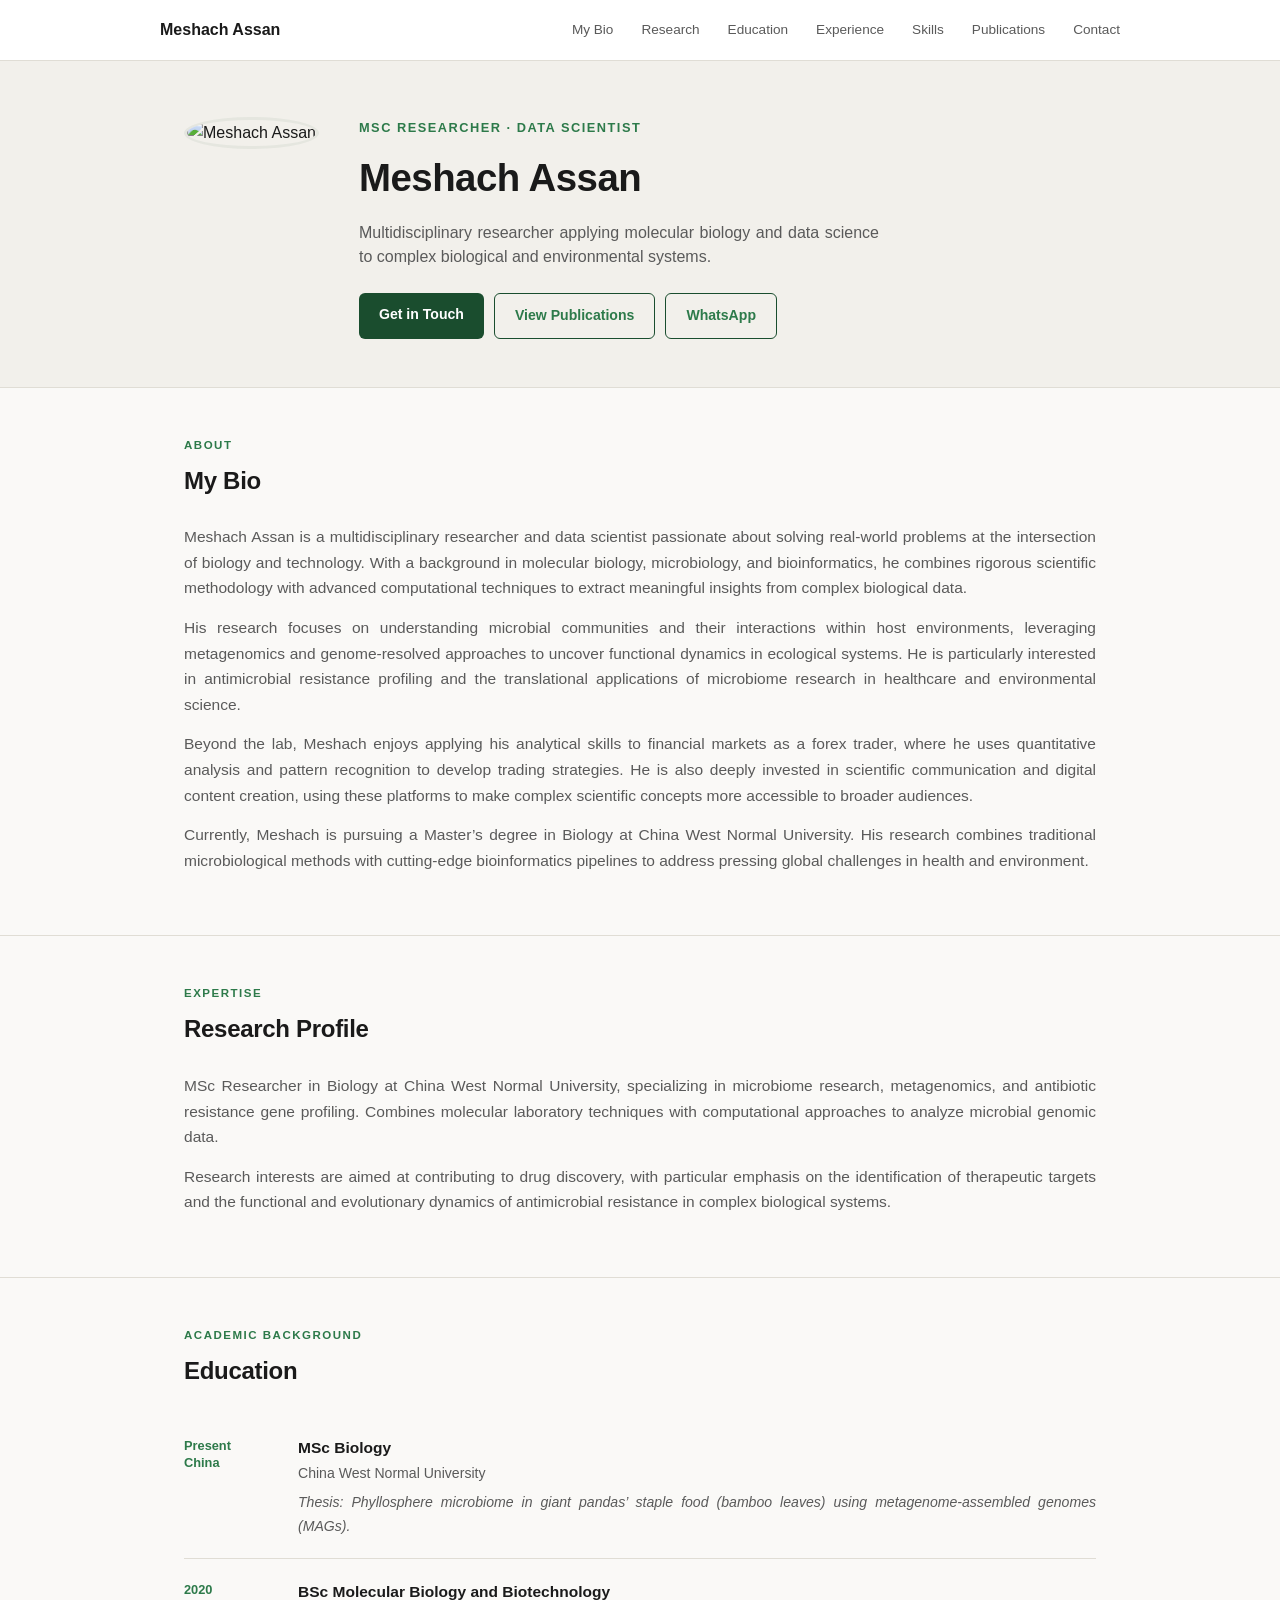
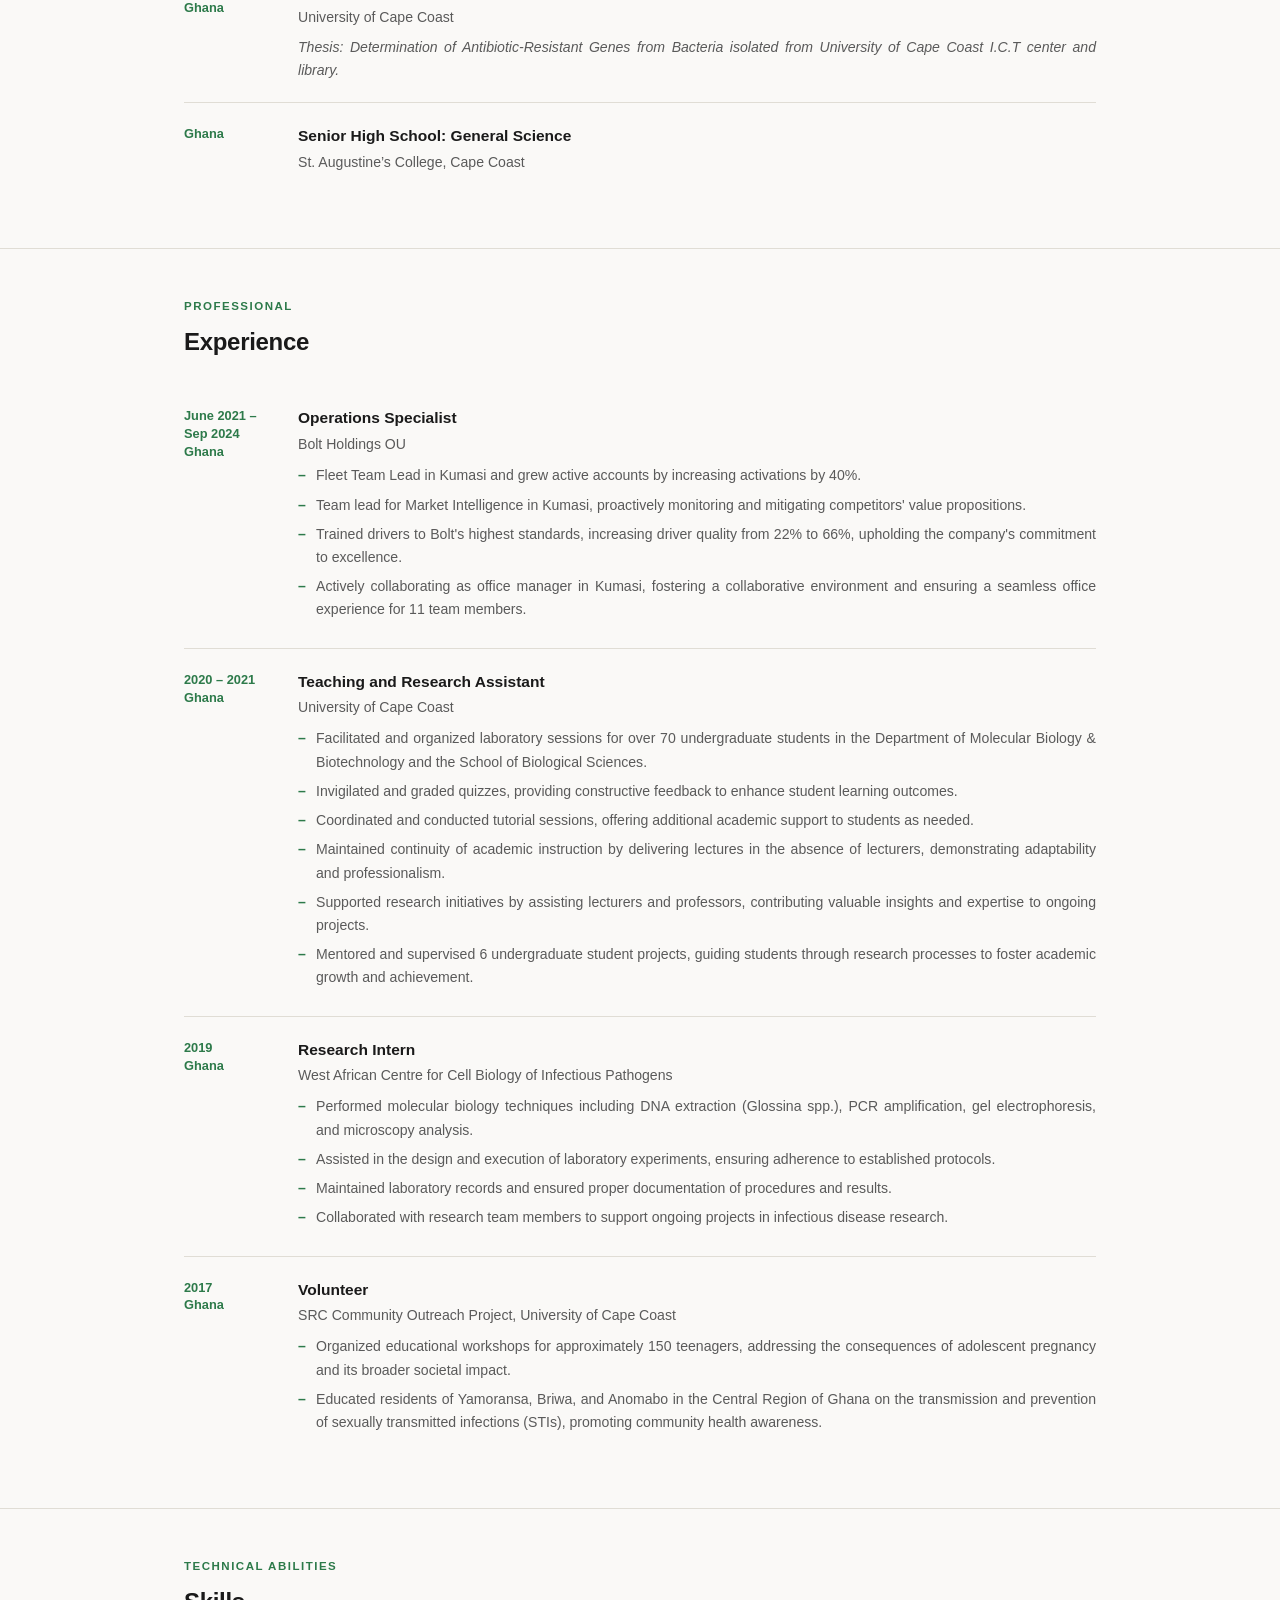
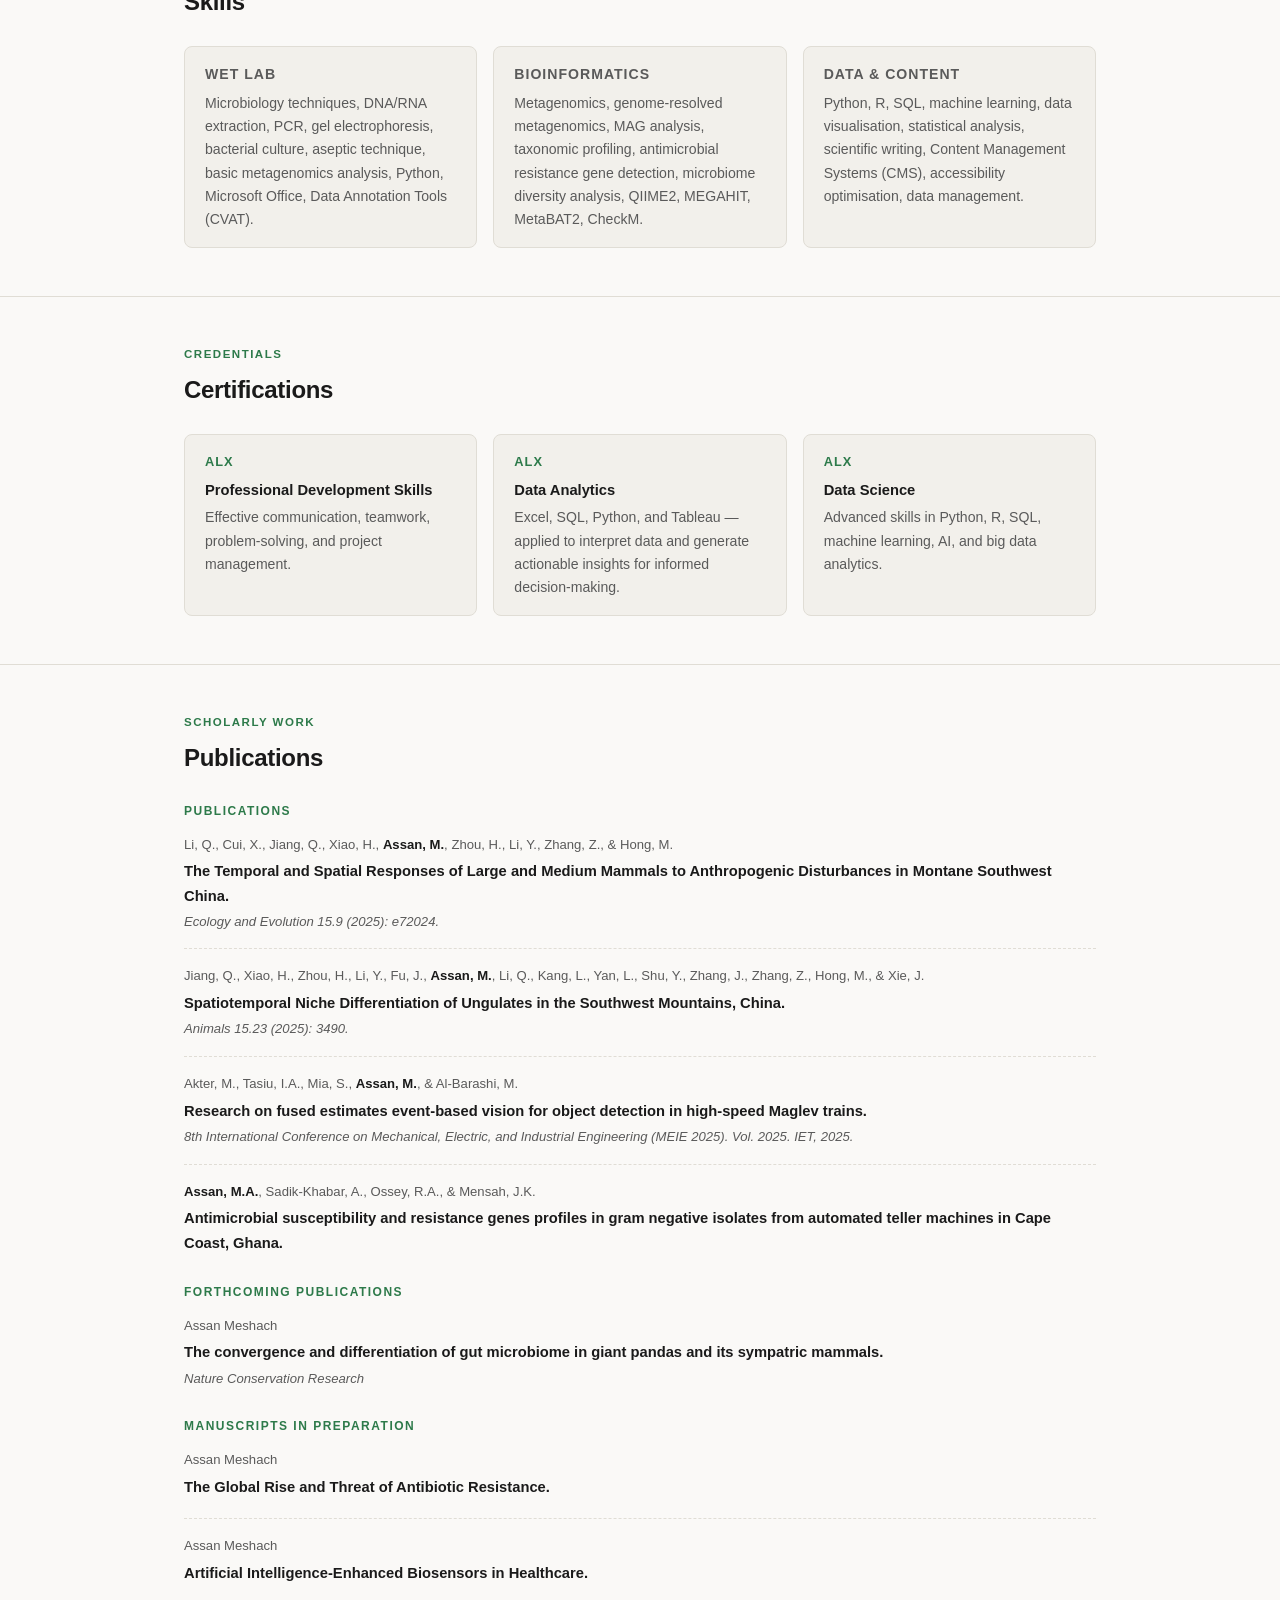
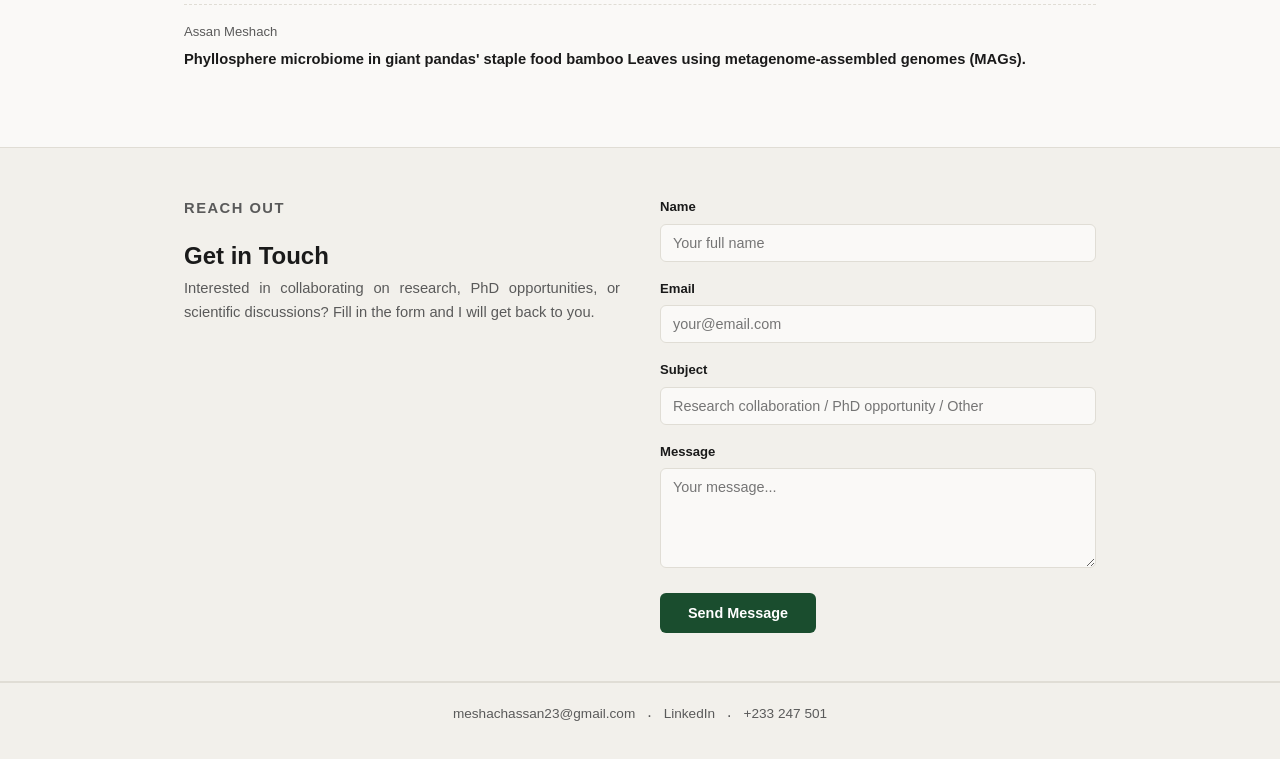
==== index.html @ d957735c "Rename nova.html to index.html" ====
<!DOCTYPE html>
<html lang="en">
<head>
    <meta charset="UTF-8">
    <meta name="viewport" content="width=device-width, initial-scale=1.0">
    <title>Meshach Assan | PhD Researcher Portfolio</title>
    <link rel="stylesheet" href="nova.css">
</head>
<body>
    <header class="site-header">
        <div class="header-inner">
            <span class="logo">Meshach Assan</span>
            <nav class="nav">
                <a href="#my-bio">My Bio</a>
                <a href="#research">Research</a>
                <a href="#education">Education</a>
                <a href="#experience">Experience</a>
                <a href="#skills">Skills</a>
                <a href="#publications">Publications</a>
                <a href="#contact">Contact</a>
            </nav>
        </div>
    </header>

    <section class="hero" id="about">
        <div class="hero-inner">
            <div class="hero-photo">
                <img src="IMG_8077.png" alt="Meshach Assan">
            </div>
            <div class="hero-content">
                <p class="hero-eyebrow">MSc Researcher &middot; Data Scientist</p>
                <h1>Meshach Assan</h1>
                <p class="hero-tagline">Multidisciplinary researcher applying molecular biology and data science to complex biological and environmental systems.</p>
                <div class="hero-actions">
                    <a href="#contact" class="btn btn-primary">Get in Touch</a>
                    <a href="#publications" class="btn btn-outline">View Publications</a>
                    <a href="https://wa.me/233247501144" target="_blank" rel="noopener" class="btn btn-outline">WhatsApp</a>
                </div>
            </div>
        </div>
    </section>

    <section id="my-bio">
        <div class="container">
            <p class="section-label">About</p>
            <h2 class="section-title">My Bio</h2>
            <div class="bio-text">
                <p>Meshach Assan is a multidisciplinary researcher and data scientist passionate about solving real-world problems at the intersection of biology and technology. With a background in molecular biology, microbiology, and bioinformatics, he combines rigorous scientific methodology with advanced computational techniques to extract meaningful insights from complex biological data.</p>
                <p>His research focuses on understanding microbial communities and their interactions within host environments, leveraging metagenomics and genome-resolved approaches to uncover functional dynamics in ecological systems. He is particularly interested in antimicrobial resistance profiling and the translational applications of microbiome research in healthcare and environmental science.</p>
                <p>Beyond the lab, Meshach enjoys applying his analytical skills to financial markets as a forex trader, where he uses quantitative analysis and pattern recognition to develop trading strategies. He is also deeply invested in scientific communication and digital content creation, using these platforms to make complex scientific concepts more accessible to broader audiences.</p>
                <p>Currently, Meshach is pursuing a Master&rsquo;s degree in Biology at China West Normal University. His research combines traditional microbiological methods with cutting-edge bioinformatics pipelines to address pressing global challenges in health and environment.</p>
            </div>
        </div>
    </section>

    <section id="research">
        <div class="container">
            <p class="section-label">Expertise</p>
            <h2 class="section-title">Research Profile</h2>
            <div class="bio-text">
                <p>MSc Researcher in Biology at China West Normal University, specializing in microbiome research, metagenomics, and antibiotic resistance gene profiling. Combines molecular laboratory techniques with computational approaches to analyze microbial genomic data.</p>
                <p>Research interests are aimed at contributing to drug discovery, with particular emphasis on the identification of therapeutic targets and the functional and evolutionary dynamics of antimicrobial resistance in complex biological systems.</p>
            </div>
        </div>
    </section>

    <section id="education">
        <div class="container">
            <p class="section-label">Academic Background</p>
            <h2 class="section-title">Education</h2>
            <div class="edu-grid">
                <div class="edu-item">
                    <div class="edu-year">Present<br>China</div>
                    <div class="edu-details">
                        <p class="edu-degree">MSc Biology</p>
                        <p class="edu-institution">China West Normal University</p>
                        <p class="edu-thesis">Thesis: Phyllosphere microbiome in giant pandas&rsquo; staple food (bamboo leaves) using metagenome-assembled genomes (MAGs).</p>
                    </div>
                </div>
                <div class="edu-item">
                    <div class="edu-year">2020<br>Ghana</div>
                    <div class="edu-details">
                        <p class="edu-degree">BSc Molecular Biology and Biotechnology</p>
                        <p class="edu-institution">University of Cape Coast</p>
                        <p class="edu-thesis">Thesis: Determination of Antibiotic-Resistant Genes from Bacteria isolated from University of Cape Coast I.C.T center and library.</p>
                    </div>
                </div>
                <div class="edu-item">
                    <div class="edu-year">Ghana</div>
                    <div class="edu-details">
                        <p class="edu-degree">Senior High School: General Science</p>
                        <p class="edu-institution">St. Augustine&rsquo;s College, Cape Coast</p>
                    </div>
                </div>
            </div>
        </div>
    </section>

    <section id="experience">
        <div class="container">
            <p class="section-label">Professional</p>
            <h2 class="section-title">Experience</h2>
            <div class="exp-grid">
                <div class="exp-item">
                    <div class="exp-year">June 2021 &ndash; Sep 2024<br>Ghana</div>
                    <div class="exp-details">
                        <p class="exp-role">Operations Specialist</p>
                        <p class="exp-place">Bolt Holdings OU</p>
                        <div class="exp-desc">
                            <ul>
                                <li>Fleet Team Lead in Kumasi and grew active accounts by increasing activations by 40%.</li>
                                <li>Team lead for Market Intelligence in Kumasi, proactively monitoring and mitigating competitors' value propositions.</li>
                                <li>Trained drivers to Bolt's highest standards, increasing driver quality from 22% to 66%, upholding the company's commitment to excellence.</li>
                                <li>Actively collaborating as office manager in Kumasi, fostering a collaborative environment and ensuring a seamless office experience for 11 team members.</li>
                            </ul>
                        </div>
                    </div>
                </div>
                <div class="exp-item">
                    <div class="exp-year">2020 &ndash; 2021<br>Ghana</div>
                    <div class="exp-details">
                        <p class="exp-role">Teaching and Research Assistant</p>
                        <p class="exp-place">University of Cape Coast</p>
                        <div class="exp-desc">
                            <ul>
                                <li>Facilitated and organized laboratory sessions for over 70 undergraduate students in the Department of Molecular Biology &amp; Biotechnology and the School of Biological Sciences.</li>
                                <li>Invigilated and graded quizzes, providing constructive feedback to enhance student learning outcomes.</li>
                                <li>Coordinated and conducted tutorial sessions, offering additional academic support to students as needed.</li>
                                <li>Maintained continuity of academic instruction by delivering lectures in the absence of lecturers, demonstrating adaptability and professionalism.</li>
                                <li>Supported research initiatives by assisting lecturers and professors, contributing valuable insights and expertise to ongoing projects.</li>
                                <li>Mentored and supervised 6 undergraduate student projects, guiding students through research processes to foster academic growth and achievement.</li>
                            </ul>
                        </div>
                    </div>
                </div>
                <div class="exp-item">
                    <div class="exp-year">2019<br>Ghana</div>
                    <div class="exp-details">
                        <p class="exp-role">Research Intern</p>
                        <p class="exp-place">West African Centre for Cell Biology of Infectious Pathogens</p>
                        <div class="exp-desc">
                            <ul>
                                <li>Performed molecular biology techniques including DNA extraction (Glossina spp.), PCR amplification, gel electrophoresis, and microscopy analysis.</li>
                                <li>Assisted in the design and execution of laboratory experiments, ensuring adherence to established protocols.</li>
                                <li>Maintained laboratory records and ensured proper documentation of procedures and results.</li>
                                <li>Collaborated with research team members to support ongoing projects in infectious disease research.</li>
                            </ul>
                        </div>
                    </div>
                </div>
                <div class="exp-item">
                    <div class="exp-year">2017<br>Ghana</div>
                    <div class="exp-details">
                        <p class="exp-role">Volunteer</p>
                        <p class="exp-place">SRC Community Outreach Project, University of Cape Coast</p>
                        <div class="exp-desc">
                            <ul>
                                <li>Organized educational workshops for approximately 150 teenagers, addressing the consequences of adolescent pregnancy and its broader societal impact.</li>
                                <li>Educated residents of Yamoransa, Briwa, and Anomabo in the Central Region of Ghana on the transmission and prevention of sexually transmitted infections (STIs), promoting community health awareness.</li>
                            </ul>
                        </div>
                    </div>
                </div>
            </div>
        </div>
    </section>

    <section id="skills">
        <div class="container">
            <p class="section-label">Technical Abilities</p>
            <h2 class="section-title">Skills</h2>
            <div class="skills-grid">
                <div class="skill-item">
                    <p class="skill-category">Wet Lab</p>
                    <p>Microbiology techniques, DNA/RNA extraction, PCR, gel electrophoresis, bacterial culture, aseptic technique, basic metagenomics analysis, Python, Microsoft Office, Data Annotation Tools (CVAT).</p>
                </div>
                <div class="skill-item">
                    <p class="skill-category">Bioinformatics</p>
                    <p>Metagenomics, genome-resolved metagenomics, MAG analysis, taxonomic profiling, antimicrobial resistance gene detection, microbiome diversity analysis, QIIME2, MEGAHIT, MetaBAT2, CheckM.</p>
                </div>
                <div class="skill-item">
                    <p class="skill-category">Data &amp; Content</p>
                    <p>Python, R, SQL, machine learning, data visualisation, statistical analysis, scientific writing, Content Management Systems (CMS), accessibility optimisation, data management.</p>
                </div>
            </div>
        </div>
    </section>

    <section id="certs">
        <div class="container">
            <p class="section-label">Credentials</p>
            <h2 class="section-title">Certifications</h2>
            <div class="certs-grid">
                <div class="cert-item">
                    <div class="cert-org">ALX</div>
                    <div class="cert-info">
                        <h4>Professional Development Skills</h4>
                        <p>Effective communication, teamwork, problem-solving, and project management.</p>
                    </div>
                </div>
                <div class="cert-item">
                    <div class="cert-org">ALX</div>
                    <div class="cert-info">
                        <h4>Data Analytics</h4>
                        <p>Excel, SQL, Python, and Tableau &mdash; applied to interpret data and generate actionable insights for informed decision-making.</p>
                    </div>
                </div>
                <div class="cert-item">
                    <div class="cert-org">ALX</div>
                    <div class="cert-info">
                        <h4>Data Science</h4>
                        <p>Advanced skills in Python, R, SQL, machine learning, AI, and big data analytics.</p>
                    </div>
                </div>
            </div>
        </div>
    </section>

    <section id="publications">
        <div class="container">
            <p class="section-label">Scholarly Work</p>
            <h2 class="section-title">Publications</h2>

            <div class="pub-category">
                <p class="pub-category-label">Publications</p>
                <div class="pub-list">
                    <div class="pub-item">
                        <p class="pub-authors">Li, Q., Cui, X., Jiang, Q., Xiao, H., <span>Assan, M.</span>, Zhou, H., Li, Y., Zhang, Z., &amp; Hong, M.</p>
                        <p class="pub-title">The Temporal and Spatial Responses of Large and Medium Mammals to Anthropogenic Disturbances in Montane Southwest China.</p>
                        <p class="pub-journal">Ecology and Evolution 15.9 (2025): e72024.</p>
                    </div>
                    <div class="pub-item">
                        <p class="pub-authors">Jiang, Q., Xiao, H., Zhou, H., Li, Y., Fu, J., <span>Assan, M.</span>, Li, Q., Kang, L., Yan, L., Shu, Y., Zhang, J., Zhang, Z., Hong, M., &amp; Xie, J.</p>
                        <p class="pub-title">Spatiotemporal Niche Differentiation of Ungulates in the Southwest Mountains, China.</p>
                        <p class="pub-journal">Animals 15.23 (2025): 3490.</p>
                    </div>
                    <div class="pub-item">
                        <p class="pub-authors">Akter, M., Tasiu, I.A., Mia, S., <span>Assan, M.</span>, &amp; Al-Barashi, M.</p>
                        <p class="pub-title">Research on fused estimates event-based vision for object detection in high-speed Maglev trains.</p>
                        <p class="pub-journal">8th International Conference on Mechanical, Electric, and Industrial Engineering (MEIE 2025). Vol. 2025. IET, 2025.</p>
                    </div>
                    <div class="pub-item">
                        <p class="pub-authors"><span>Assan, M.A.</span>, Sadik-Khabar, A., Ossey, R.A., &amp; Mensah, J.K.</p>
                        <p class="pub-title">Antimicrobial susceptibility and resistance genes profiles in gram negative isolates from automated teller machines in Cape Coast, Ghana.</p>
                    </div>
                </div>
            </div>

            <div class="pub-category">
                <p class="pub-category-label">Forthcoming Publications</p>
                <div class="pub-list">
                    <div class="pub-item">
                        <p class="pub-authors">Assan Meshach</p>
                        <p class="pub-title">The convergence and differentiation of gut microbiome in giant pandas and its sympatric mammals.</p>
                        <p class="pub-journal">Nature Conservation Research</p>
                    </div>
                </div>
            </div>

            <div class="pub-category">
                <p class="pub-category-label">Manuscripts in Preparation</p>
                <div class="pub-list">
                    <div class="pub-item">
                        <p class="pub-authors">Assan Meshach</p>
                        <p class="pub-title">The Global Rise and Threat of Antibiotic Resistance.</p>
                    </div>
                    <div class="pub-item">
                        <p class="pub-authors">Assan Meshach</p>
                        <p class="pub-title">Artificial Intelligence-Enhanced Biosensors in Healthcare.</p>
                    </div>
                    <div class="pub-item">
                        <p class="pub-authors">Assan Meshach</p>
                        <p class="pub-title">Phyllosphere microbiome in giant pandas' staple food bamboo Leaves using metagenome-assembled genomes (MAGs).</p>
                    </div>
                </div>
            </div>
        </div>
    </section>

    <section id="contact" class="contact-section">
        <div class="container">
            <div class="contact-grid">
                <div class="contact-info">
                    <p class="section-label">Reach Out</p>
                    <h2>Get in Touch</h2>
                    <p>Interested in collaborating on research, PhD opportunities, or scientific discussions? Fill in the form and I will get back to you.</p>
                </div>
                <div class="contact-form">
                    <form action="#" method="POST">
                        <div class="form-group">
                            <label for="name">Name</label>
                            <input type="text" id="name" name="name" placeholder="Your full name" required>
                        </div>
                        <div class="form-group">
                            <label for="email">Email</label>
                            <input type="email" id="email" name="email" placeholder="your@email.com" required>
                        </div>
                        <div class="form-group">
                            <label for="subject">Subject</label>
                            <input type="text" id="subject" name="subject" placeholder="Research collaboration / PhD opportunity / Other">
                        </div>
                        <div class="form-group">
                            <label for="message">Message</label>
                            <textarea id="message" name="message" placeholder="Your message..." required></textarea>
                        </div>
                        <button type="submit" class="form-submit">Send Message</button>
                    </form>
                </div>
            </div>
        </div>
    </section>

    <footer class="site-footer">
        <div class="footer-inner">
            <div class="footer-contact">
                <a href="mailto:meshachassan23@gmail.com">meshachassan23@gmail.com</a>
                <span>&middot;</span>
                <a href="https://linkedin.com/in/meshach-assan-887724132" target="_blank">LinkedIn</a>
                <span>&middot;</span>
                <a href="https://wa.me/233247501144" target="_blank" rel="noopener">+233 247 501
---- nova.css ----
/* ==================== RESET ==================== */
*, *::before, *::after { margin: 0; padding: 0; box-sizing: border-box; }

/* ==================== VARIABLES ==================== */
:root {
    --bg: #FAF9F7;
    --bg-alt: #F2F0EB;
    --text: #1a1a1a;
    --text-muted: #5a5a5a;
    --accent: #1a4d2e;
    --accent2: #2d7a4a;
    --accent-lite: rgba(26,77,46,0.06);
    --border: #e0ddd5;
    --card-shadow: 0 1px 3px rgba(0,0,0,0.08);
    --max-width: 960px;
}

/* ==================== BASE ==================== */
body {
    font-family: -apple-system, BlinkMacSystemFont, 'Segoe UI', Helvetica, Arial, sans-serif;
    background: var(--bg);
    color: var(--text);
    line-height: 1.65;
    font-size: 16px;
}
a { color: var(--accent2); text-decoration: none; }
a:hover { text-decoration: underline; }

/* ==================== LAYOUT ==================== */
.container { max-width: var(--max-width); margin: 0 auto; padding: 0 24px; }

/* ==================== HEADER ==================== */
.site-header {
    background: #fff;
    border-bottom: 1px solid var(--border);
    padding: 0 24px;
    position: sticky;
    top: 0;
    z-index: 100;
}
.header-inner { max-width: var(--max-width); margin: 0 auto; display: flex; justify-content: space-between; align-items: center; height: 60px; }
.logo { font-weight: 700; font-size: 1rem; color: var(--text); text-decoration: none; }
.logo:hover { text-decoration: none; color: var(--accent); }
.nav { display: flex; gap: 28px; flex-wrap: wrap; }
.nav a { font-size: 0.85rem; color: var(--text-muted); font-weight: 500; }
.nav a:hover { color: var(--accent2); text-decoration: none; }

/* ==================== HERO ==================== */
.hero { background: var(--bg-alt); border-bottom: 1px solid var(--border); padding: 56px 0 48px; }
.hero-inner { max-width: var(--max-width); margin: 0 auto; padding: 0 24px; display: flex; align-items: flex-start; gap: 40px; }
.hero-photo { flex-shrink: 0; }
.hero-photo img { width: 200px; height: 200px; object-fit: cover; object-position: center top; border-radius: 50%; border: 3px solid var(--accent-lite); }
.hero-content { flex: 1; }
.hero-eyebrow { font-size: 0.8rem; font-weight: 600; text-transform: uppercase; letter-spacing: 1.5px; color: var(--accent2); margin-bottom: 8px; }
.hero h1 { font-size: 2.4rem; font-weight: 800; color: var(--text); margin-bottom: 12px; letter-spacing: -0.5px; }
.hero-tagline { font-size: 1rem; color: var(--text-muted); max-width: 520px; margin-bottom: 24px; line-height: 1.5; text-align: justify; }
.hero-actions { display: flex; gap: 10px; flex-wrap: wrap; }

/* ==================== BUTTONS ==================== */
.btn {
    display: inline-block; padding: 10px 20px; border-radius: 6px;
    font-size: 0.88rem; font-weight: 600; text-decoration: none;
    transition: all 0.2s; cursor: pointer; border: none;
}
.btn-primary { background: var(--accent); color: #fff; }
.btn-primary:hover { background: var(--accent2); text-decoration: none; color: #fff; }
.btn-outline { background: transparent; color: var(--accent2); border: 1.5px solid var(--accent); }
.btn-outline:hover { background: var(--accent-lite); text-decoration: none; }

/* ==================== SECTIONS ==================== */
section { padding: 48px 0; border-bottom: 1px solid var(--border); }
.section-label { font-size: 0.72rem; font-weight: 700; text-transform: uppercase; letter-spacing: 1.5px; color: var(--accent2); margin-bottom: 6px; }
.section-title { font-size: 1.5rem; font-weight: 800; color: var(--text); margin-bottom: 24px; letter-spacing: -0.3px; }

/* ==================== BIO TEXT ==================== */
.bio-text p { font-size: 0.97rem; color: var(--text-muted); margin-bottom: 14px; text-align: justify; }

/* ==================== EDUCATION ==================== */
.edu-grid { display: flex; flex-direction: column; gap: 0; }
.edu-item { display: flex; gap: 24px; padding: 20px 0; border-bottom: 1px solid var(--border); }
.edu-item:last-child { border-bottom: none; }
.edu-year { width: 90px; flex-shrink: 0; font-size: 0.8rem; font-weight: 700; color: var(--accent2); line-height: 1.4; padding-top: 2px; }
.edu-details { flex: 1; }
.edu-degree { font-weight: 700; font-size: 0.97rem; color: var(--text); margin-bottom: 2px; }
.edu-institution { font-size: 0.88rem; color: var(--text-muted); margin-bottom: 6px; }
.edu-thesis { font-size: 0.88rem; color: var(--text-muted); font-style: italic; text-align: justify; }

/* ==================== EXPERIENCE ==================== */
.exp-grid { display: flex; flex-direction: column; gap: 0; }
.exp-item { display: flex; gap: 24px; padding: 20px 0; border-bottom: 1px solid var(--border); }
.exp-item:last-child { border-bottom: none; }
.exp-year { width: 90px; flex-shrink: 0; font-size: 0.8rem; font-weight: 700; color: var(--accent2); line-height: 1.4; padding-top: 2px; }
.exp-details { flex: 1; }
.exp-role { font-weight: 700; font-size: 0.97rem; color: var(--text); margin-bottom: 2px; }
.exp-place { font-size: 0.88rem; color: var(--text-muted); margin-bottom: 8px; }
.exp-desc ul { list-style: none; padding: 0; margin: 0; }
.exp-desc ul li { font-size: 0.88rem; color: var(--text-muted); padding-left: 18px; position: relative; margin-bottom: 6px; text-align: justify; }
.exp-desc ul li::before { content: "–"; position: absolute; left: 0; color: var(--accent2); font-weight: 700; }

/* ==================== SKILLS ==================== */
.skills-grid { display: grid; grid-template-columns: repeat(auto-fit, minmax(220px, 1fr)); gap: 16px; }
.skill-item { background: var(--bg-alt); border: 1px solid var(--border); border-radius: 8px; padding: 16px 20px; }
.skill-category { font-weight: 700; font-size: 0.8rem; text-transform: uppercase; letter-spacing: 1px; color: var(--accent2); margin-bottom: 6px; }
.skill-item p { font-size: 0.88rem; color: var(--text-muted); }

/* ==================== CERTIFICATIONS ==================== */
.certs-grid { display: grid; grid-template-columns: repeat(auto-fit, minmax(220px, 1fr)); gap: 16px; }
.cert-item { background: var(--bg-alt); border: 1px solid var(--border); border-radius: 8px; padding: 16px 20px; }
.cert-org { font-weight: 700; font-size: 0.8rem; text-transform: uppercase; letter-spacing: 1px; color: var(--accent2); margin-bottom: 6px; }
.cert-info h4 { font-size: 0.92rem; font-weight: 700; color: var(--text); margin-bottom: 4px; }
.cert-info p { font-size: 0.88rem; color: var(--text-muted); }

/* ==================== PUBLICATIONS ==================== */
.pub-category { margin-bottom: 28px; }
.pub-category-label { font-size: 0.75rem; font-weight: 700; text-transform: uppercase; letter-spacing: 1.5px; color: var(--accent2); margin-bottom: 12px; }
.pub-item { margin-bottom: 16px; padding-bottom: 16px; border-bottom: 1px dashed var(--border); }
.pub-item:last-child { border-bottom: none; padding-bottom: 0; }
.pub-authors { font-size: 0.82rem; color: var(--text-muted); margin-bottom: 4px; }
.pub-authors span { font-weight: 700; color: var(--text); }
.pub-title { font-size: 0.92rem; font-weight: 600; color: var(--text); margin-bottom: 3px; }
.pub-journal { font-size: 0.82rem; color: var(--text-muted); font-style: italic; }
.pub-journal a { color: var(--accent2); }

/* ==================== CONTACT ==================== */
.contact-section { background: var(--bg-alt); }
.contact-grid { display: grid; grid-template-columns: 1fr 1fr; gap: 40px; align-items: start; }
.contact-info p { font-size: 0.92rem; color: var(--text-muted); margin-bottom: 16px; text-align: justify; }
.form-group { margin-bottom: 16px; }
.form-group label { display: block; font-size: 0.82rem; font-weight: 600; color: var(--text); margin-bottom: 6px; }
.form-group input, .form-group textarea { width: 100%; padding: 10px 12px; border: 1.5px solid var(--border); border-radius: 6px; font-size: 0.9rem; font-family: inherit; background: var(--bg); color: var(--text); }
.form-group input:focus, .form-group textarea:focus { outline: none; border-color: var(--accent2); }
.form-group textarea { resize: vertical; min-height: 100px; }
.form-submit { background: var(--accent); color: #fff; padding: 12px 28px; border: none; border-radius: 6px; font-size: 0.9rem; font-weight: 600; cursor: pointer; }
.form-submit:hover { background: var(--accent2); }

/* ==================== FOOTER ==================== */
.site-footer { background: var(--bg-alt); border-top: 1px solid var(--border); padding: 20px 0; }
.footer-inner { max-width: var(--max-width); margin: 0 auto; padding: 0 24px; text-align: center; }
.footer-contact { display: flex; justify-content: center; gap: 12px; flex-wrap: wrap; margin-bottom: 10px; }
.footer-contact a { font-size: 0.85rem; color: var(--text-muted); }
.footer-contact span { color: var(--text-muted); }
.footer-contact a:hover { color: var(--accent2); text-decoration: none; }
.site-footer p { font-size: 0.8rem; color: var(--text-muted); }

/* ==================== RESPONSIVE ==================== */
@media (max-width: 640px) {
    .header-inner { flex-direction: column; height: auto; padding: 12px 0; gap: 10px; }
    .nav { gap: 16px; }
    .hero-inner { flex-direction: column; }
    .hero-photo img { width: 140px; height: 140px; }
    .hero h1 { font-size: 1.8rem; }
    .hero-actions { flex-direction: column; }
    .btn { text-align: center; }
    .edu-item, .exp-item { flex-direction: column; gap: 6px; }
    .edu-year, .exp-year { width: auto; }
    .skills-grid, .certs-grid { grid-template-columns: 1fr; }
    .contact-grid { grid-template-columns: 1fr; }
}
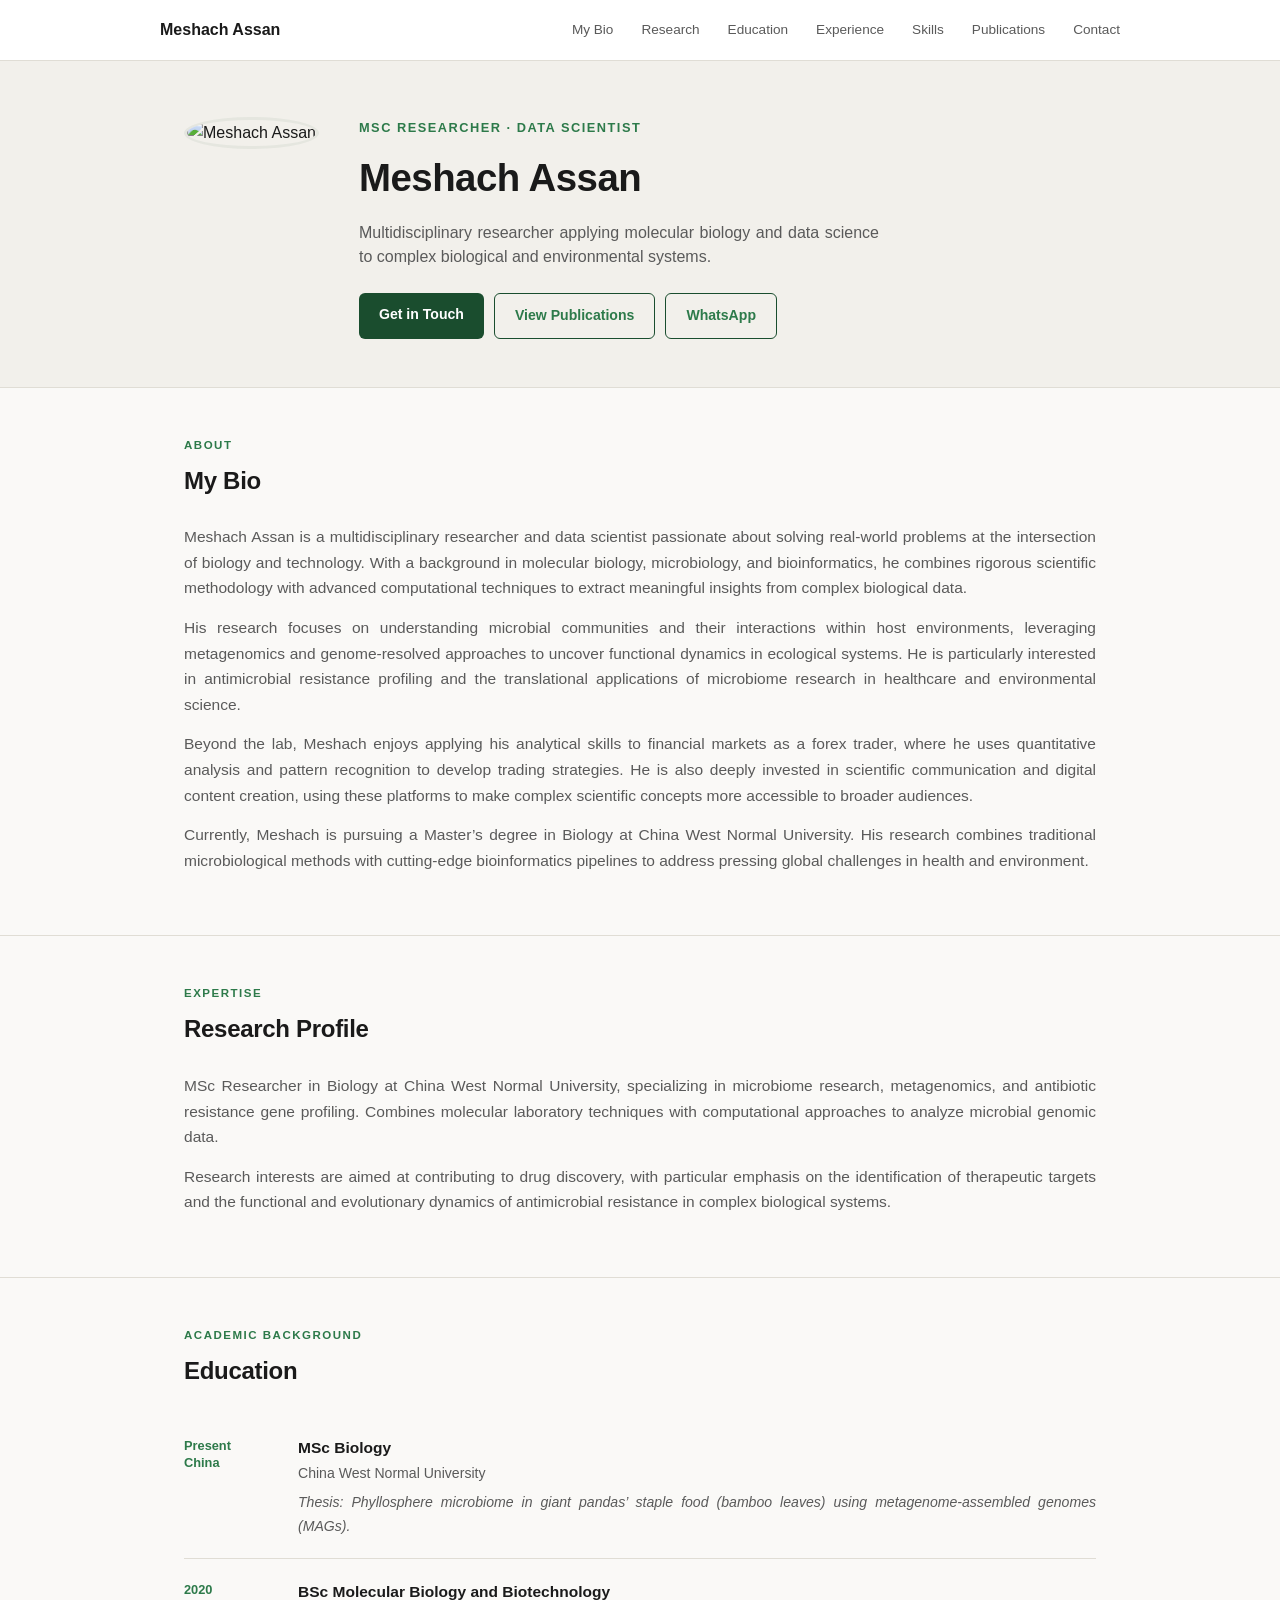
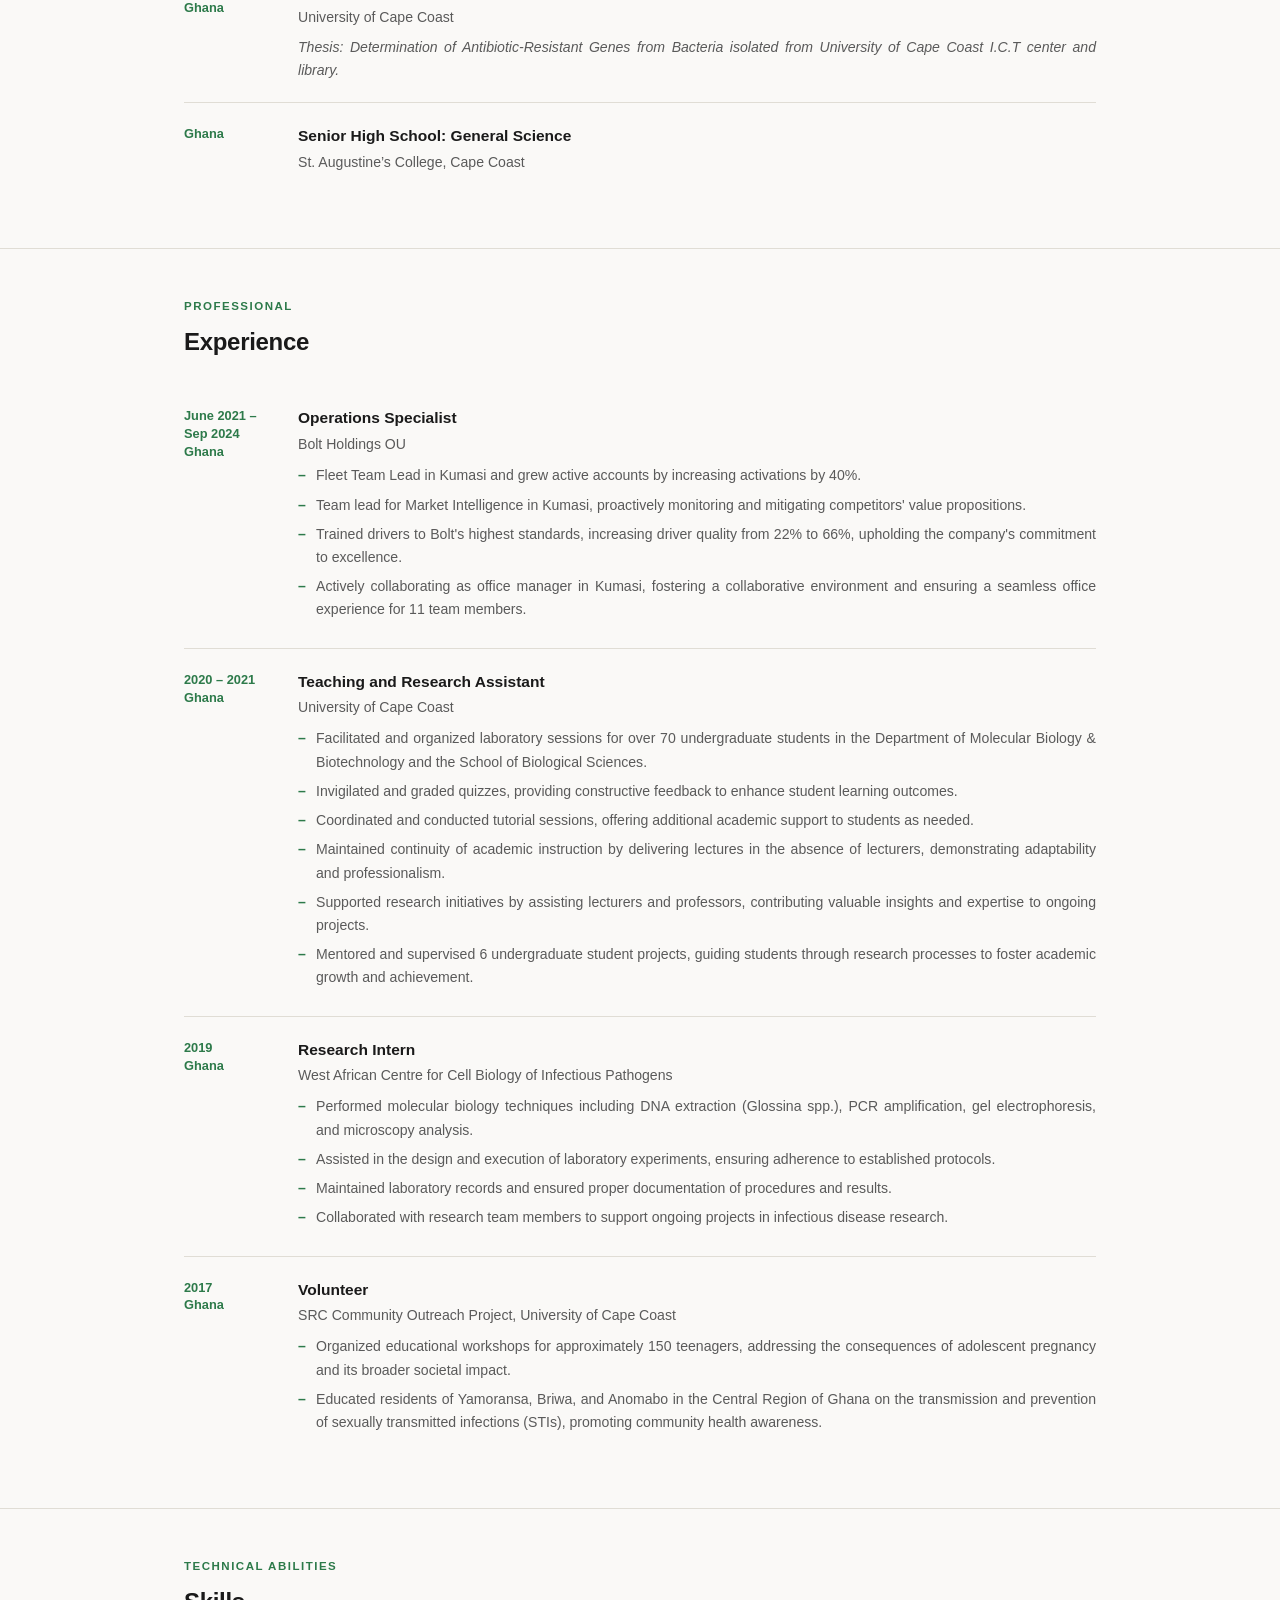
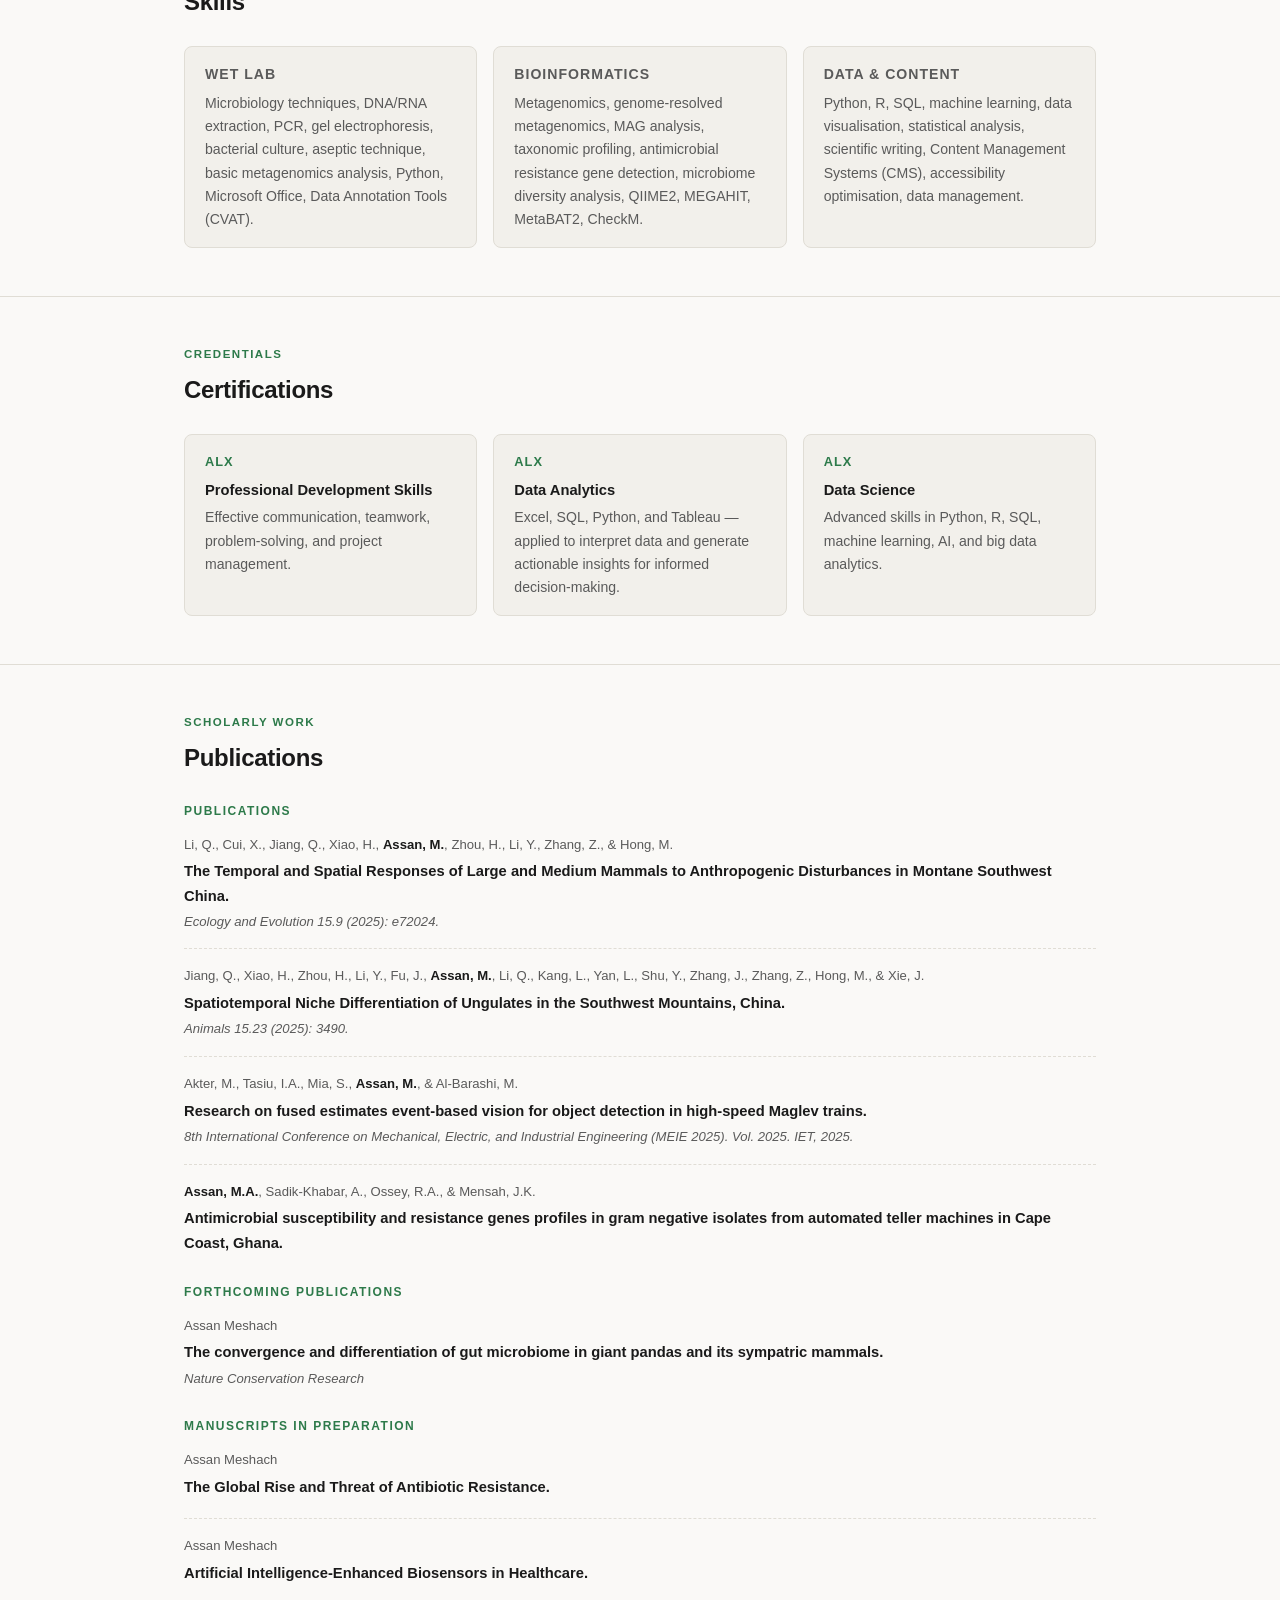
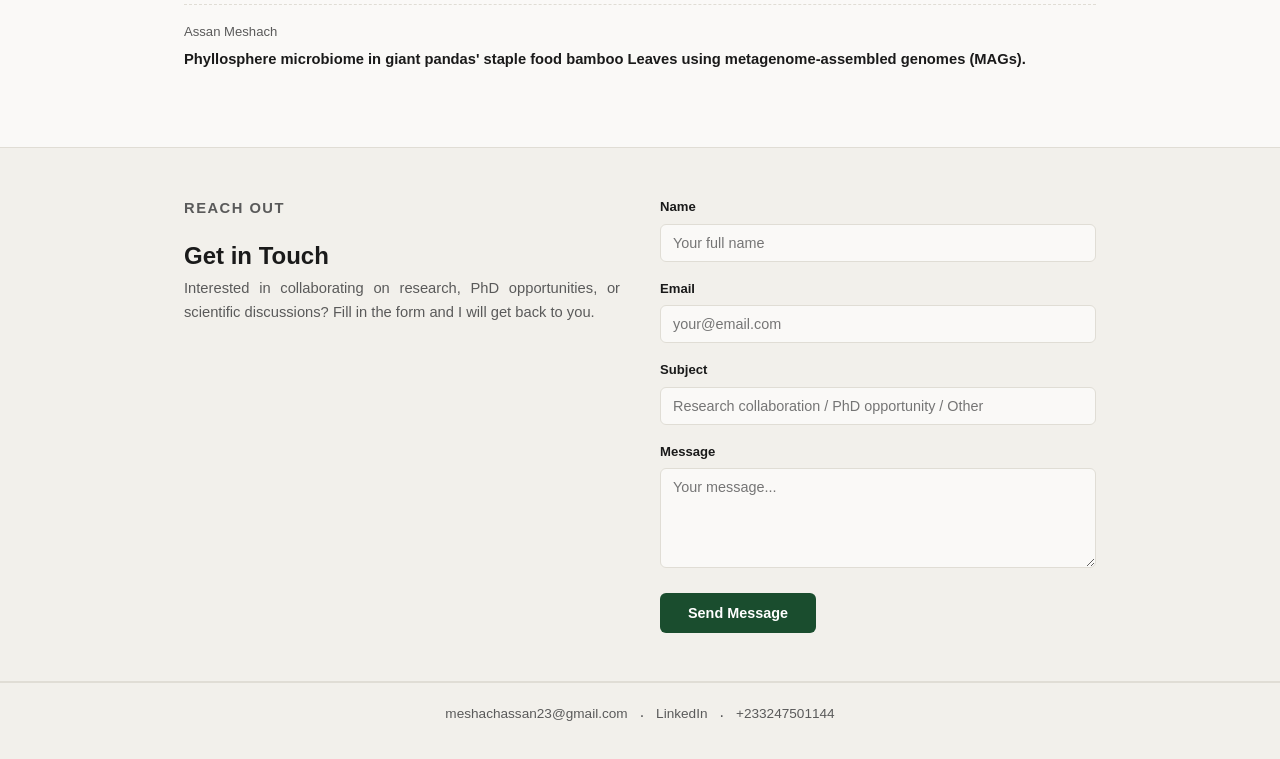
==== commit 745421b4: "Fix phone number formatting in contact link" ====
--- a/index.html
+++ b/index.html
@@ -317,4 +317,4 @@
                 <span>&middot;</span>
                 <a href="https://linkedin.com/in/meshach-assan-887724132" target="_blank">LinkedIn</a>
                 <span>&middot;</span>
-                <a href="https://wa.me/233247501144" target="_blank" rel="noopener">+233 247 501 
+                <a href="https://wa.me/233247501144" target="_blank" rel="noopener">+233247501144
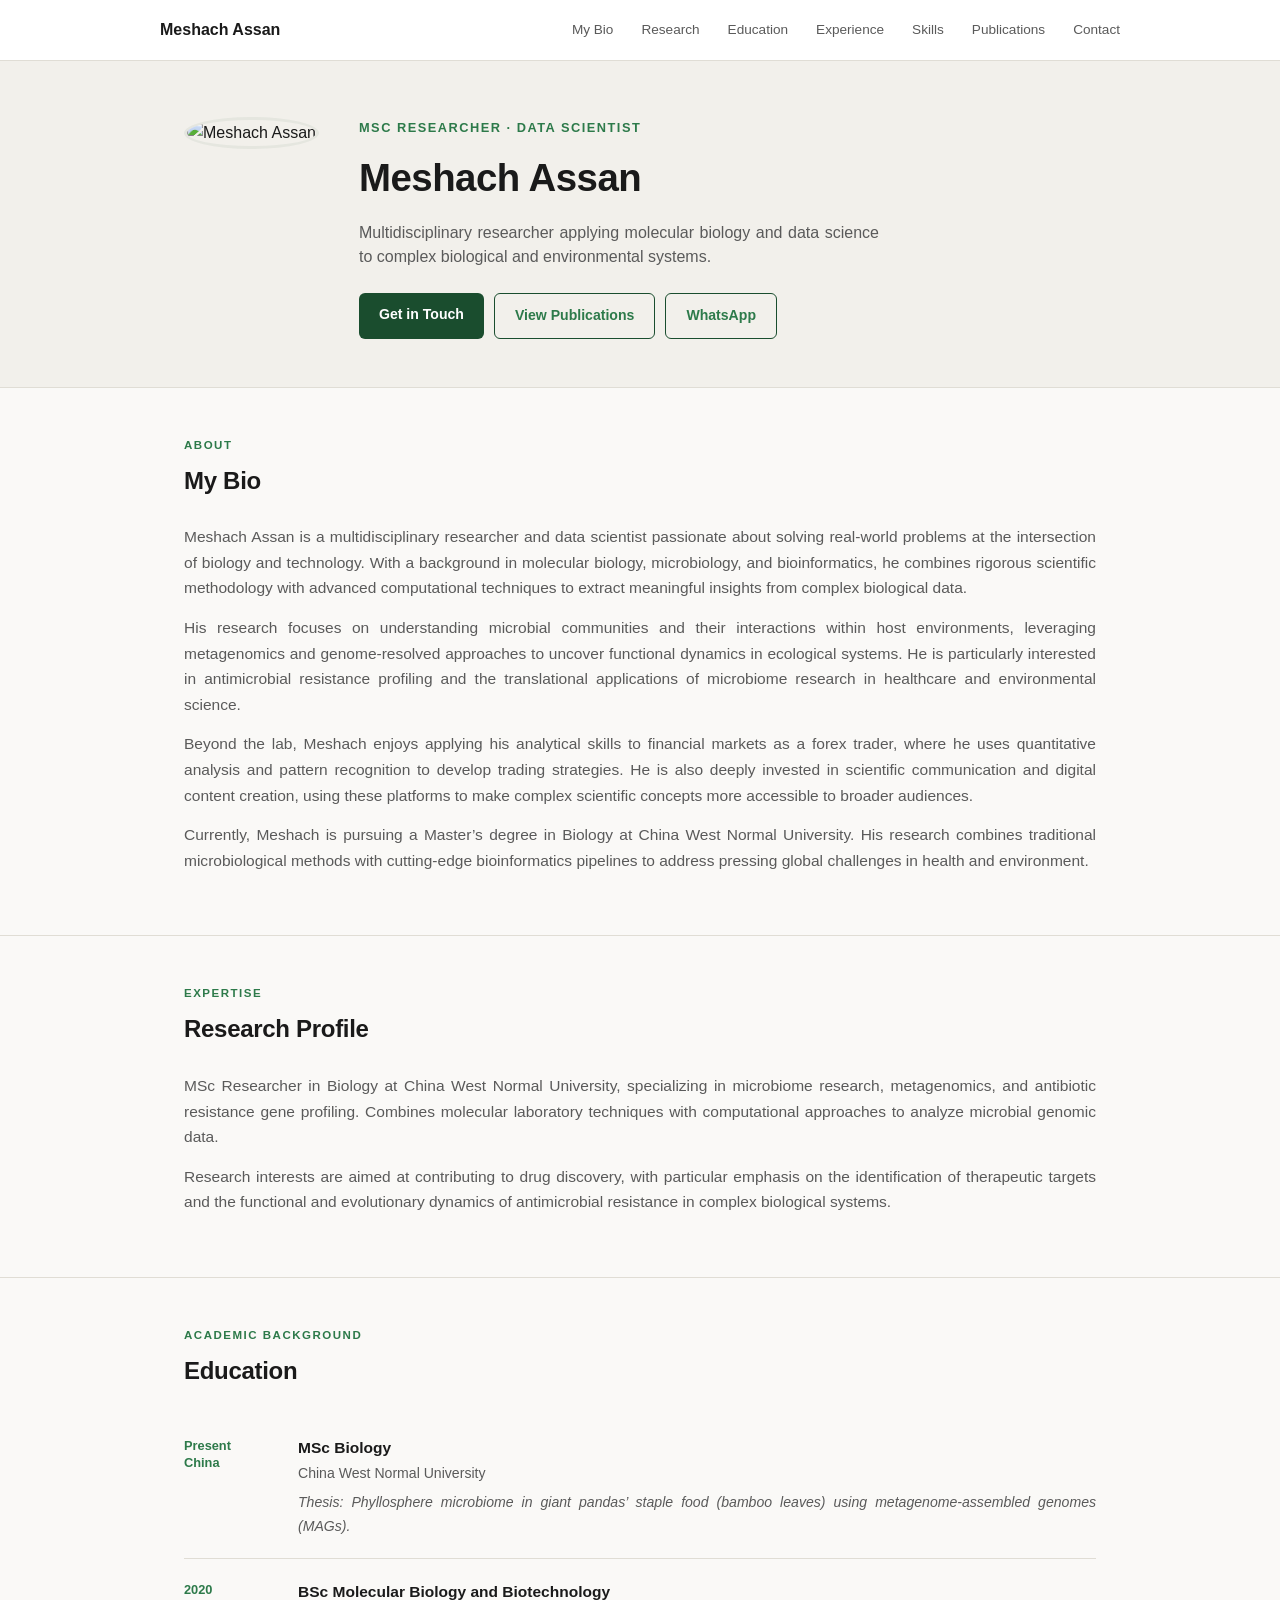
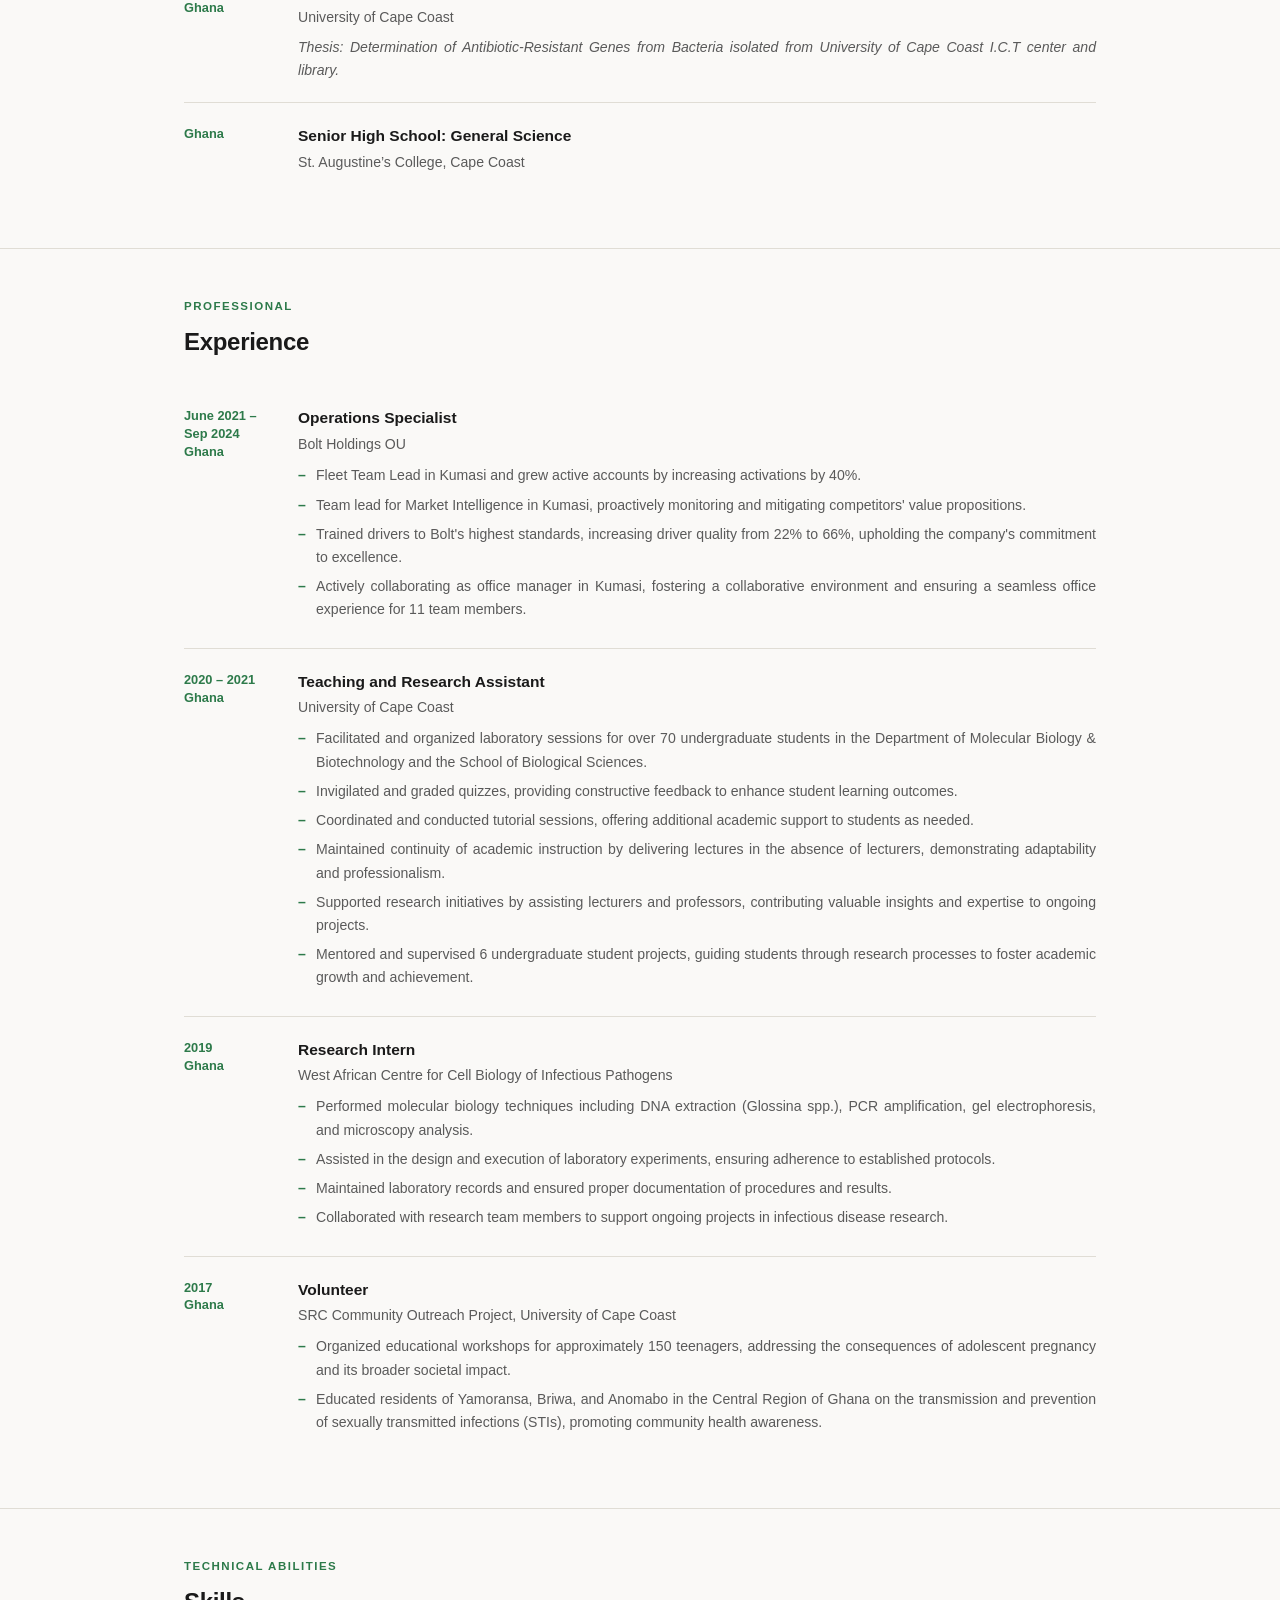
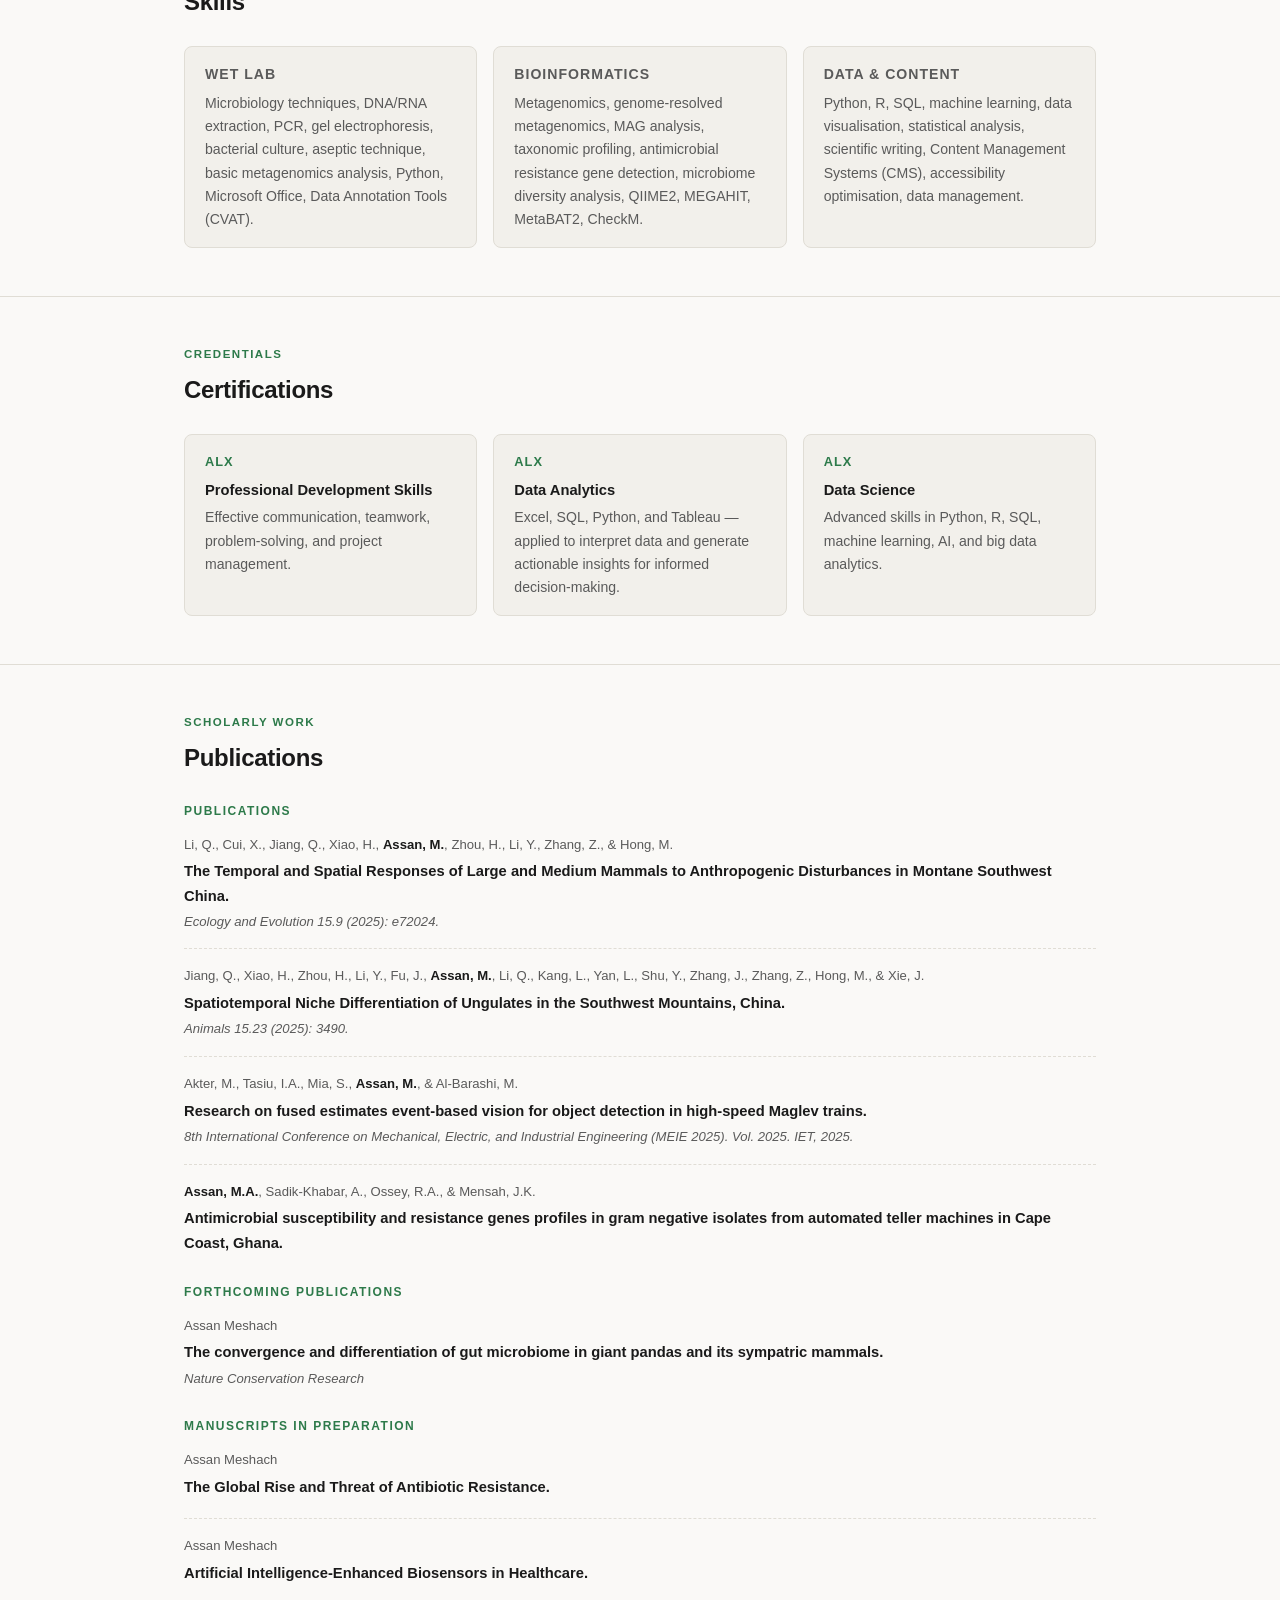
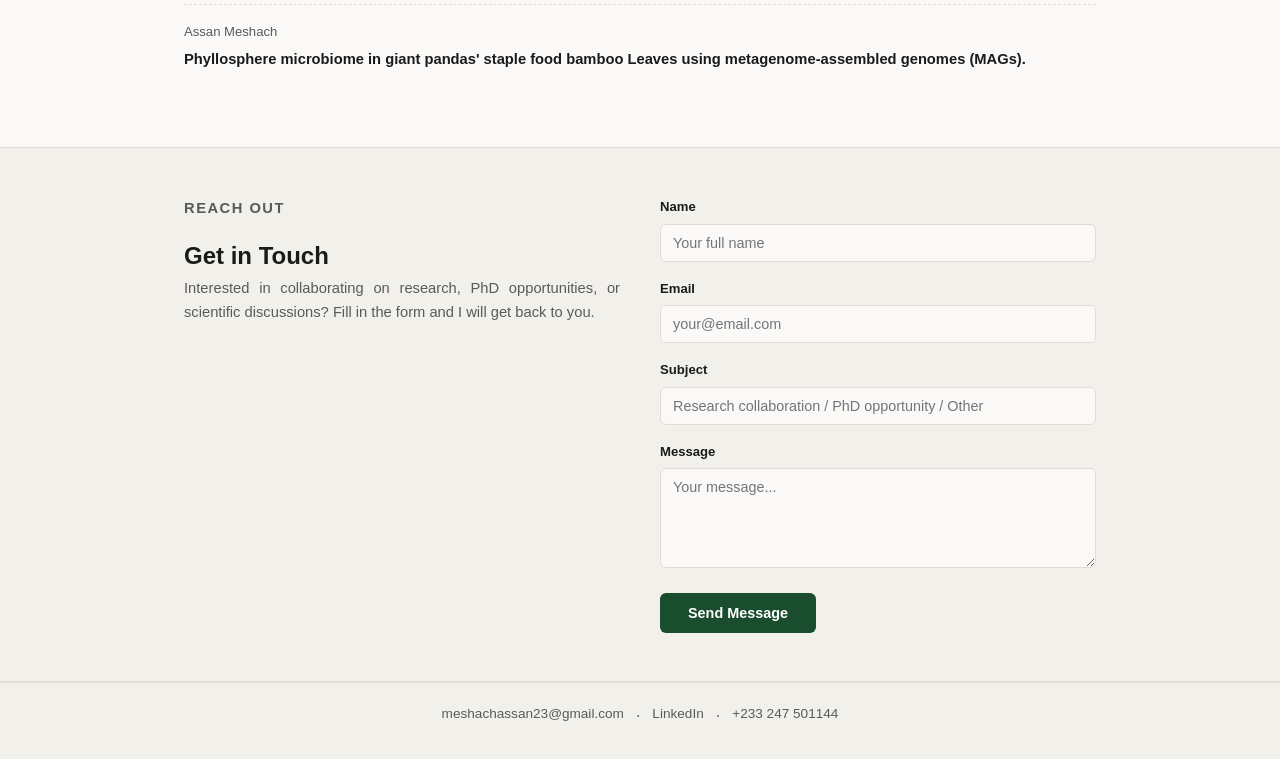
==== commit 9d3682fe: "Update index.html" ====
--- a/index.html
+++ b/index.html
@@ -317,4 +317,4 @@
                 <span>&middot;</span>
                 <a href="https://linkedin.com/in/meshach-assan-887724132" target="_blank">LinkedIn</a>
                 <span>&middot;</span>
-                <a href="https://wa.me/233247501144" target="_blank" rel="noopener">+233247501144
+                <a href="https://wa.me/233247501144" target="_blank" rel="noopener">+233 247 501144
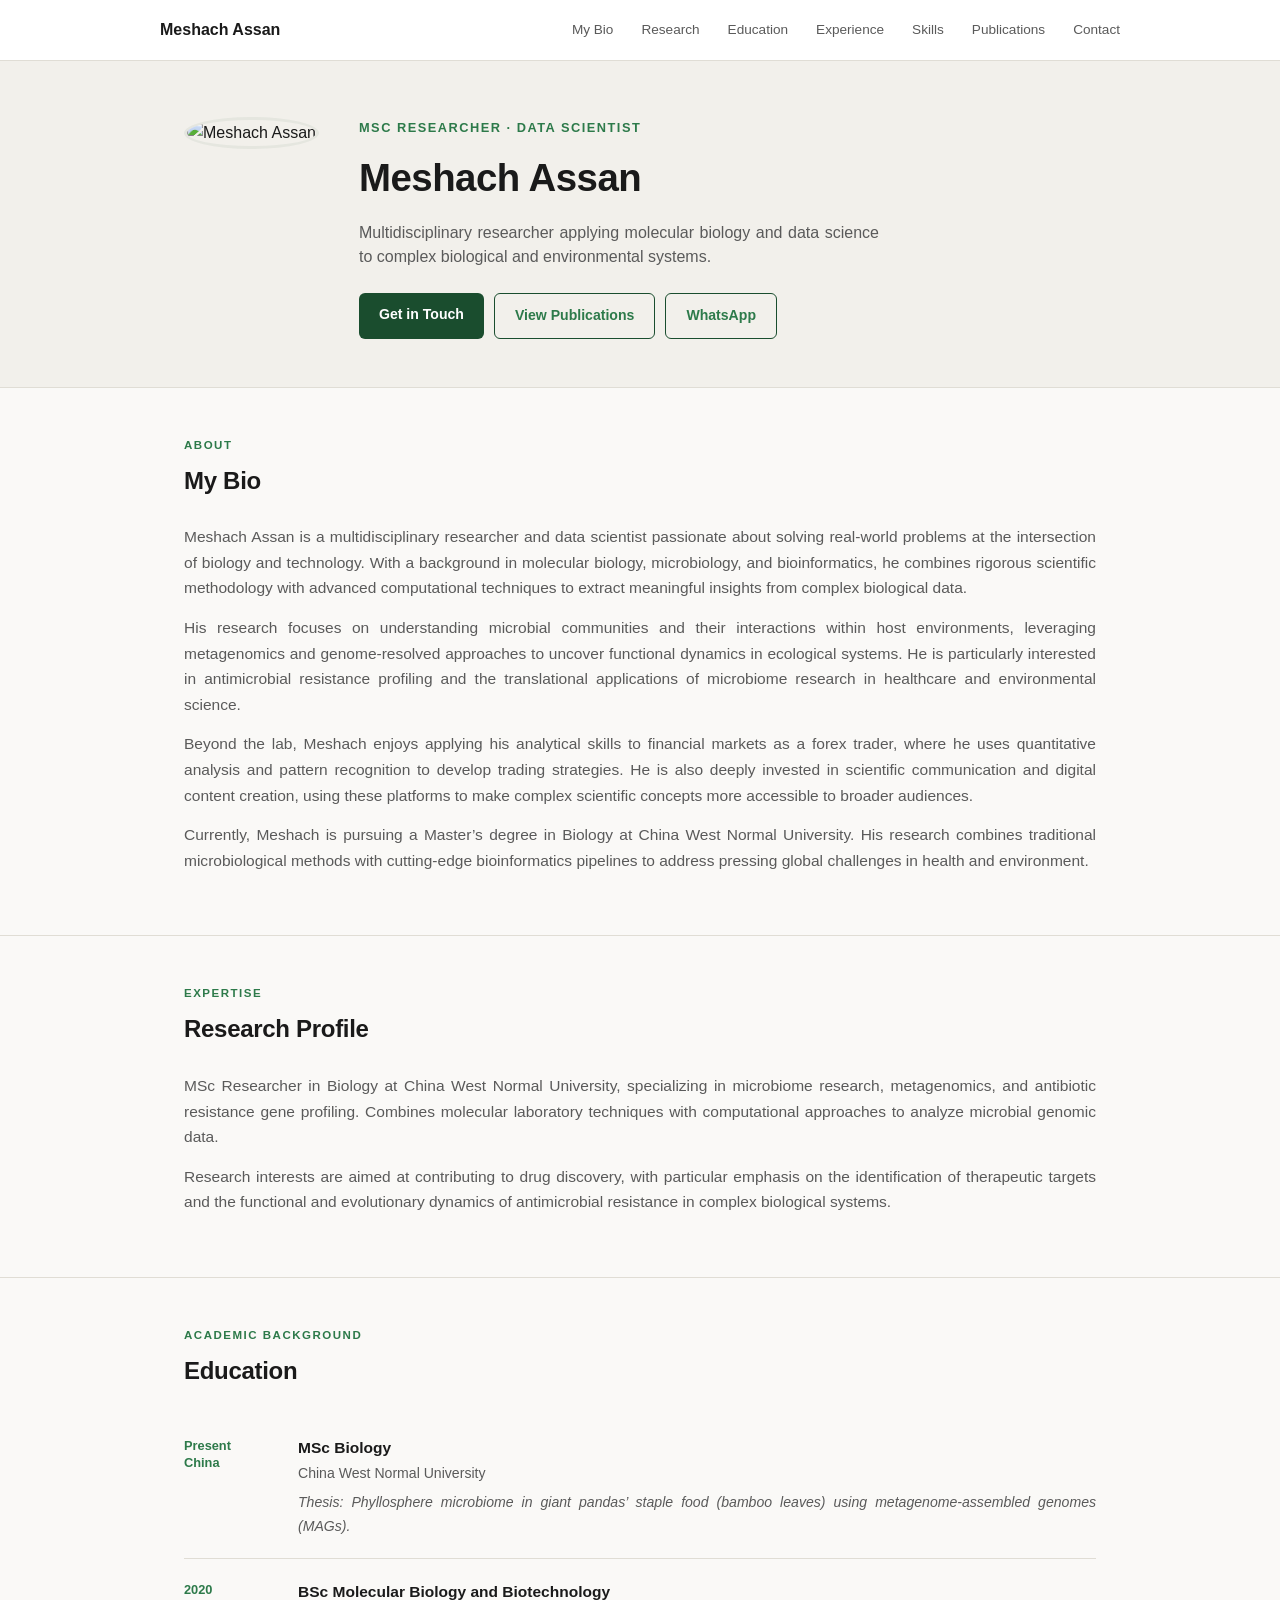
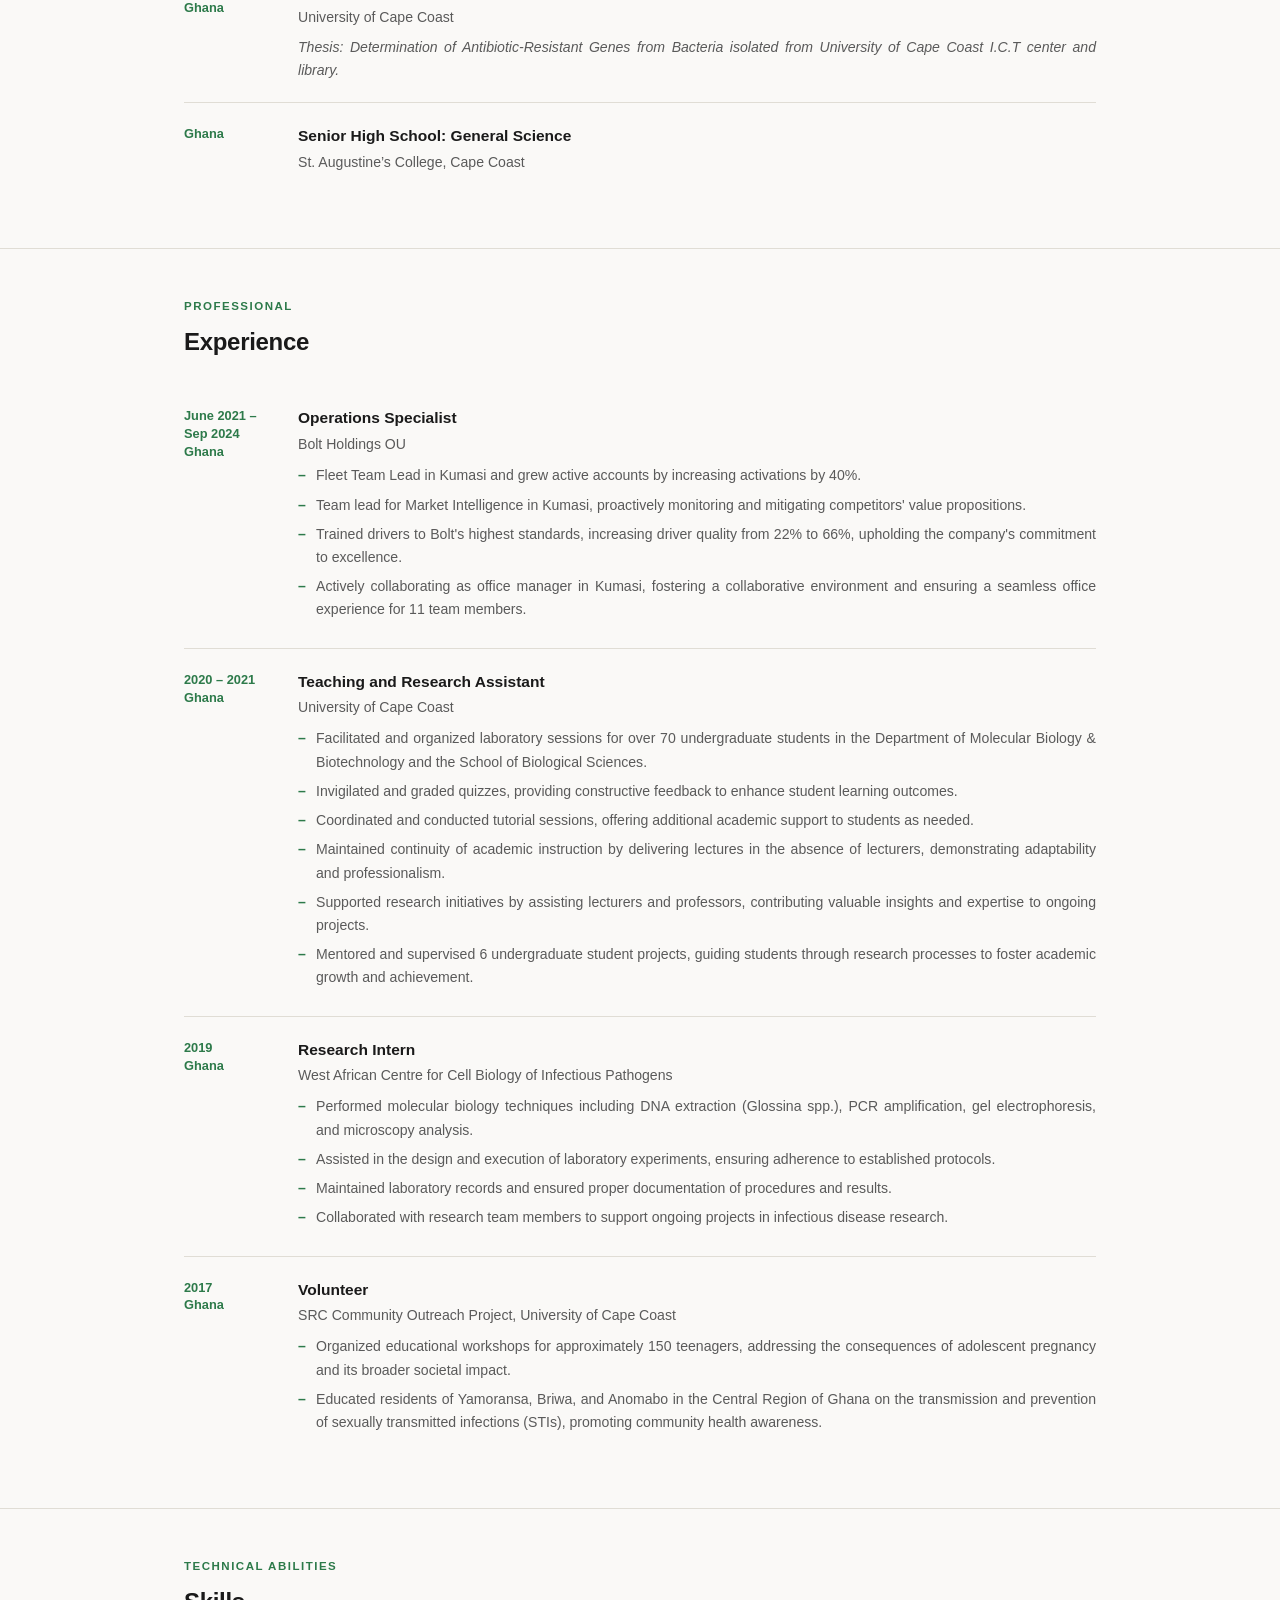
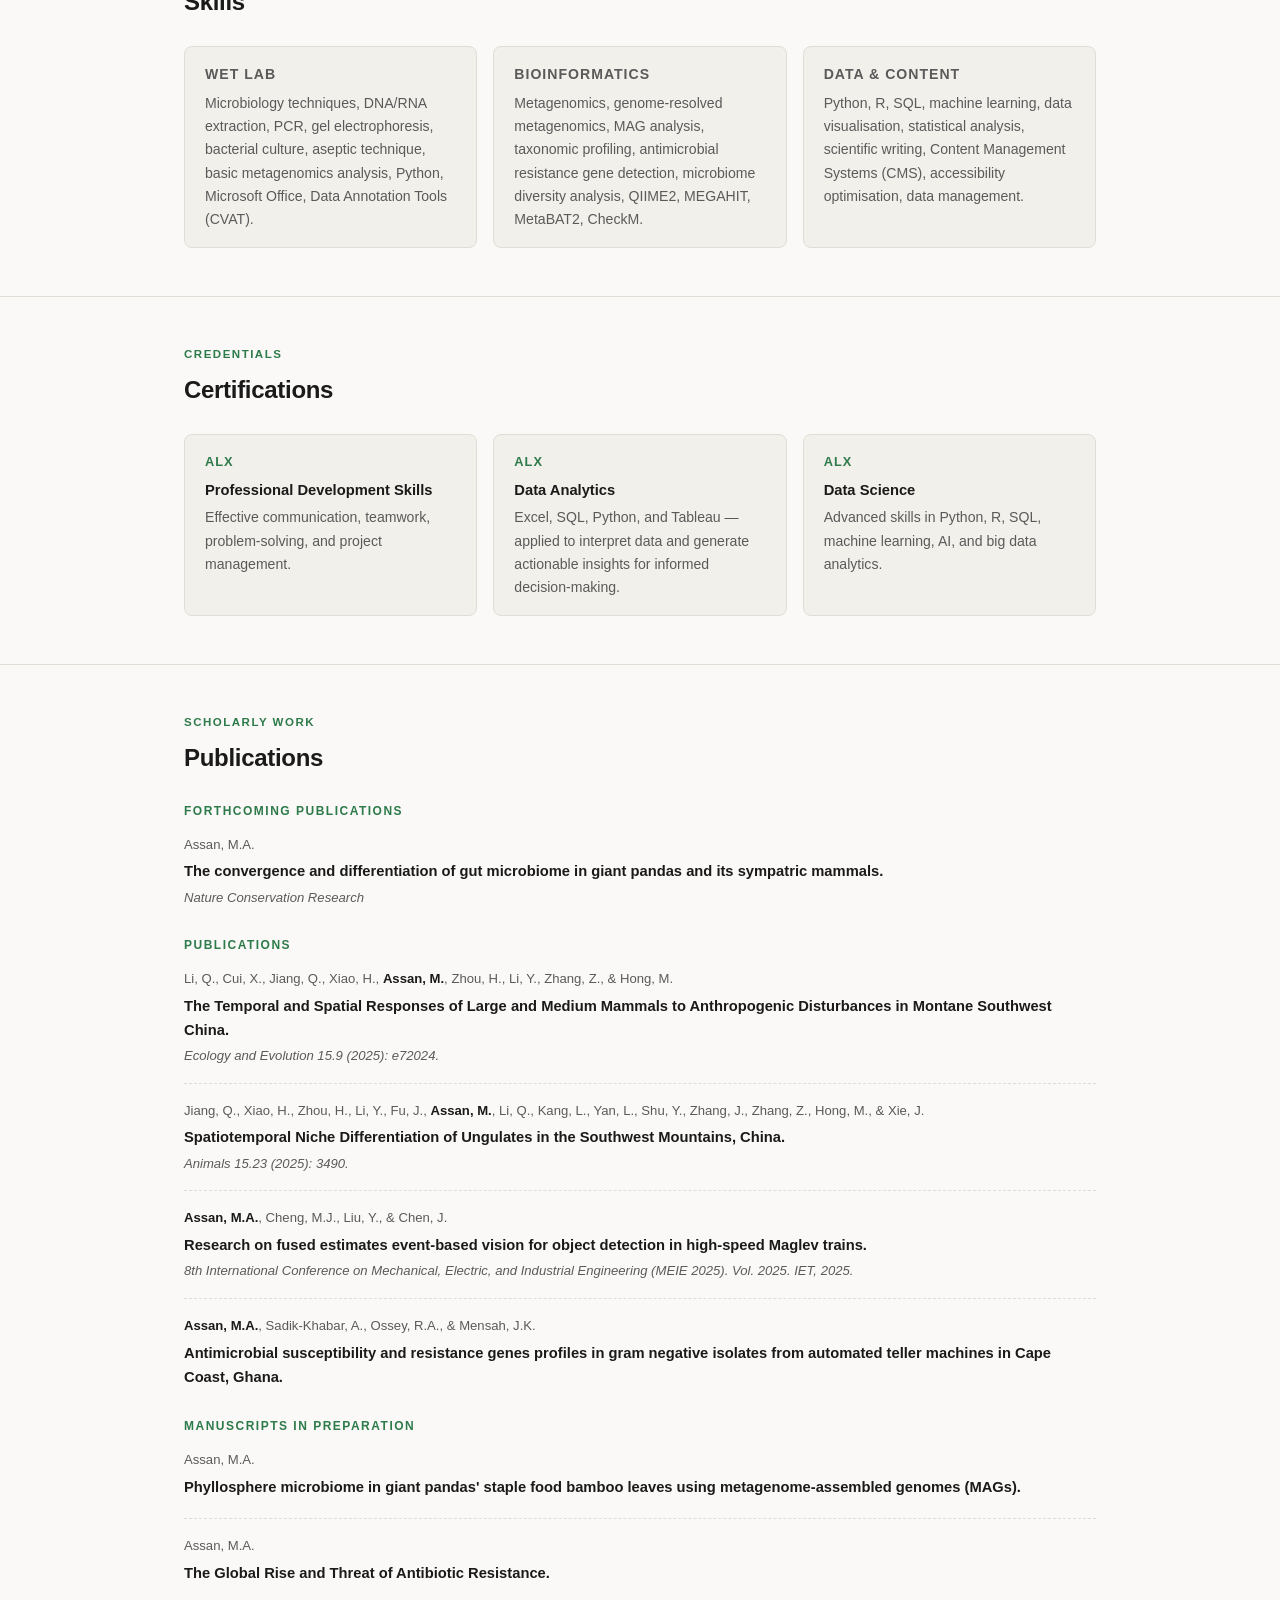
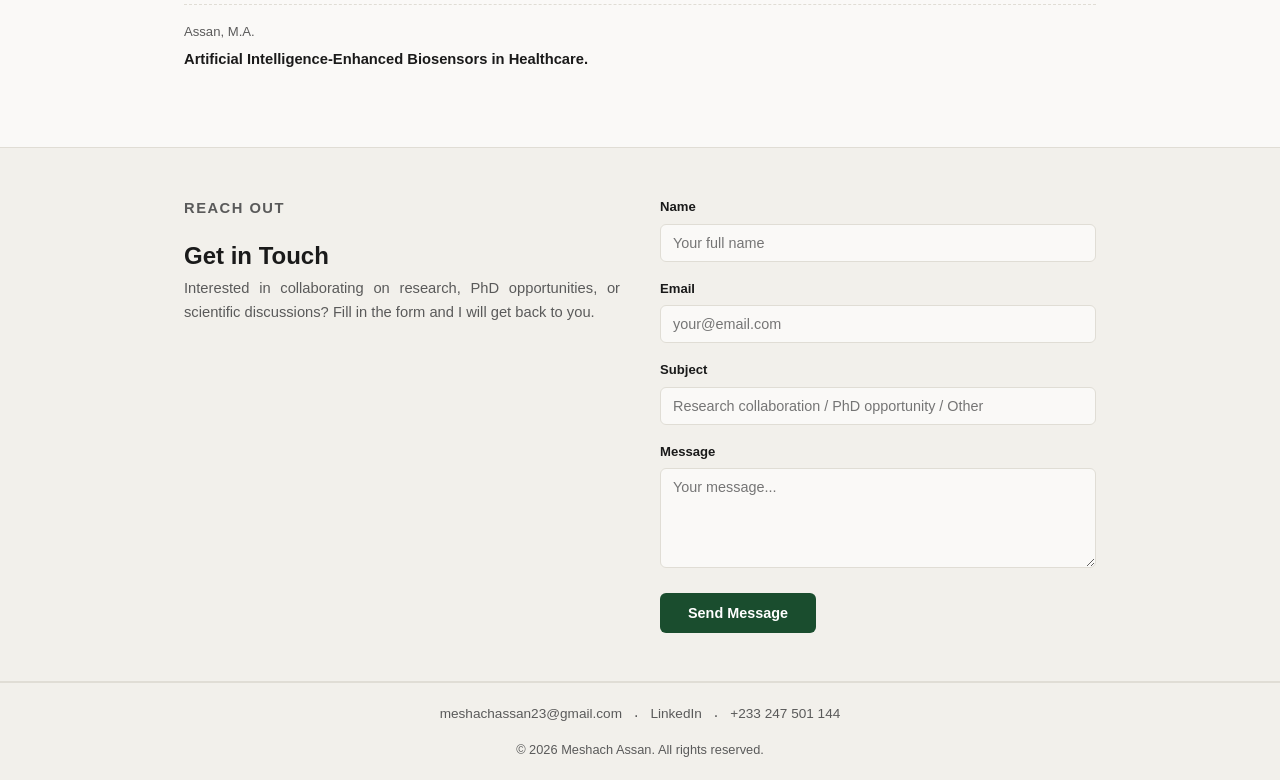
==== commit 50b12e6c: "Update index.html" ====
--- a/index.html
+++ b/index.html
@@ -220,6 +220,16 @@
         <div class="container">
             <p class="section-label">Scholarly Work</p>
             <h2 class="section-title">Publications</h2>
+            <div class="pub-category">
+                <p class="pub-category-label">Forthcoming Publications</p>
+                <div class="pub-list">
+                    <div class="pub-item">
+                        <p class="pub-authors">Assan, M.A.</p>
+                        <p class="pub-title">The convergence and differentiation of gut microbiome in giant pandas and its sympatric mammals.</p>
+                        <p class="pub-journal">Nature Conservation Research</p>
+                    </div>
+                </div>
+            </div>
 
             <div class="pub-category">
                 <p class="pub-category-label">Publications</p>
@@ -235,24 +245,13 @@
                         <p class="pub-journal">Animals 15.23 (2025): 3490.</p>
                     </div>
                     <div class="pub-item">
-                        <p class="pub-authors">Akter, M., Tasiu, I.A., Mia, S., <span>Assan, M.</span>, &amp; Al-Barashi, M.</p>
+                        <p class="pub-authors"><span>Assan, M.A.</span>, Cheng, M.J., Liu, Y., &amp; Chen, J.</p>
                         <p class="pub-title">Research on fused estimates event-based vision for object detection in high-speed Maglev trains.</p>
                         <p class="pub-journal">8th International Conference on Mechanical, Electric, and Industrial Engineering (MEIE 2025). Vol. 2025. IET, 2025.</p>
                     </div>
                     <div class="pub-item">
                         <p class="pub-authors"><span>Assan, M.A.</span>, Sadik-Khabar, A., Ossey, R.A., &amp; Mensah, J.K.</p>
                         <p class="pub-title">Antimicrobial susceptibility and resistance genes profiles in gram negative isolates from automated teller machines in Cape Coast, Ghana.</p>
-                    </div>
-                </div>
-            </div>
-
-            <div class="pub-category">
-                <p class="pub-category-label">Forthcoming Publications</p>
-                <div class="pub-list">
-                    <div class="pub-item">
-                        <p class="pub-authors">Assan Meshach</p>
-                        <p class="pub-title">The convergence and differentiation of gut microbiome in giant pandas and its sympatric mammals.</p>
-                        <p class="pub-journal">Nature Conservation Research</p>
                     </div>
                 </div>
             </div>
@@ -261,16 +260,16 @@
                 <p class="pub-category-label">Manuscripts in Preparation</p>
                 <div class="pub-list">
                     <div class="pub-item">
-                        <p class="pub-authors">Assan Meshach</p>
+                        <p class="pub-authors">Assan, M.A.</p>
+                        <p class="pub-title">Phyllosphere microbiome in giant pandas' staple food bamboo leaves using metagenome-assembled genomes (MAGs).</p>
+                    </div>
+                    <div class="pub-item">
+                        <p class="pub-authors">Assan, M.A.</p>
                         <p class="pub-title">The Global Rise and Threat of Antibiotic Resistance.</p>
                     </div>
                     <div class="pub-item">
-                        <p class="pub-authors">Assan Meshach</p>
+                        <p class="pub-authors">Assan, M.A.</p>
                         <p class="pub-title">Artificial Intelligence-Enhanced Biosensors in Healthcare.</p>
-                    </div>
-                    <div class="pub-item">
-                        <p class="pub-authors">Assan Meshach</p>
-                        <p class="pub-title">Phyllosphere microbiome in giant pandas' staple food bamboo Leaves using metagenome-assembled genomes (MAGs).</p>
                     </div>
                 </div>
             </div>
@@ -286,7 +285,7 @@
                     <p>Interested in collaborating on research, PhD opportunities, or scientific discussions? Fill in the form and I will get back to you.</p>
                 </div>
                 <div class="contact-form">
-                    <form action="#" method="POST">
+                    <form action="https://formspree.io/f/xeevgrap" method="POST">
                         <div class="form-group">
                             <label for="name">Name</label>
                             <input type="text" id="name" name="name" placeholder="Your full name" required>
@@ -317,4 +316,10 @@
                 <span>&middot;</span>
                 <a href="https://linkedin.com/in/meshach-assan-887724132" target="_blank">LinkedIn</a>
                 <span>&middot;</span>
-                <a href="https://wa.me/233247501144" target="_blank" rel="noopener">+233 247 501144
+                <a href="https://wa.me/233247501144" target="_blank" rel="noopener">+233 247 501 144</a>
+            </div>
+            <p>&copy; 2026 Meshach Assan. All rights reserved.</p>
+        </div>
+    </footer>
+</body>
+</html>
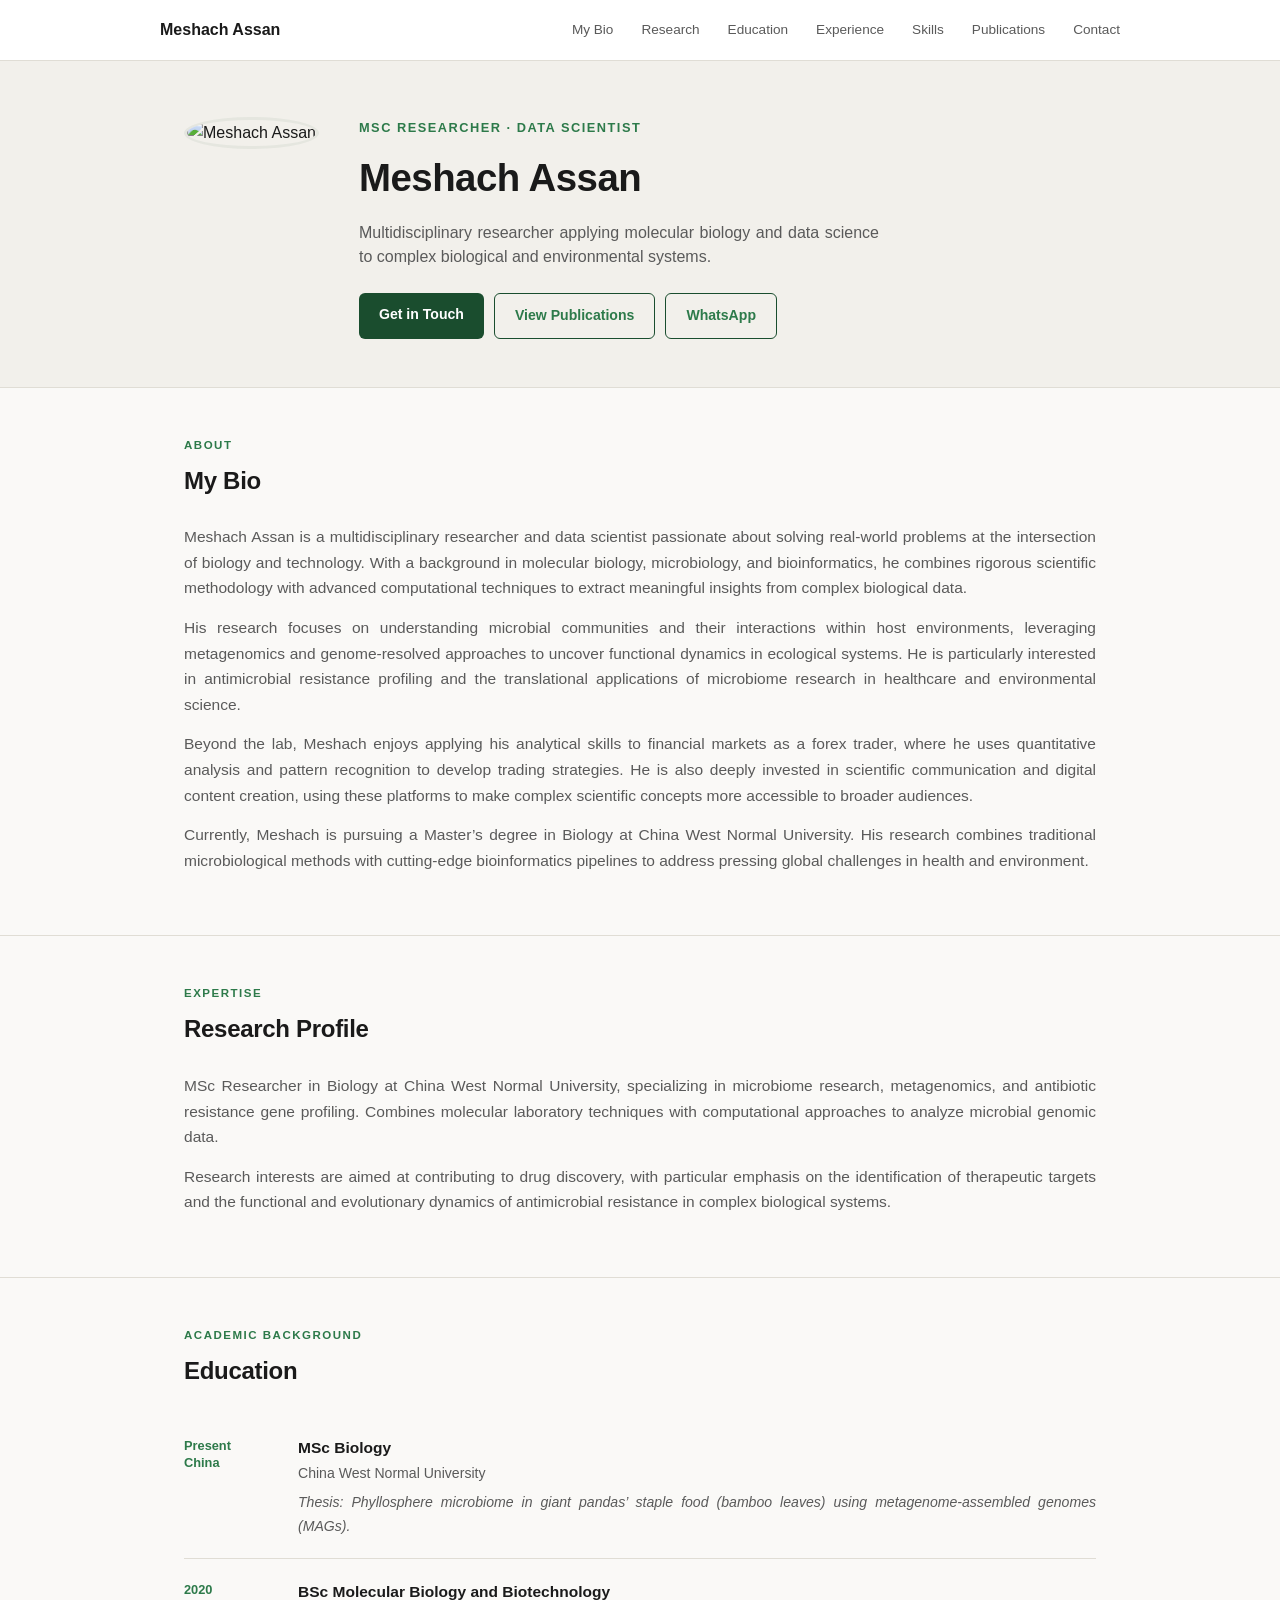
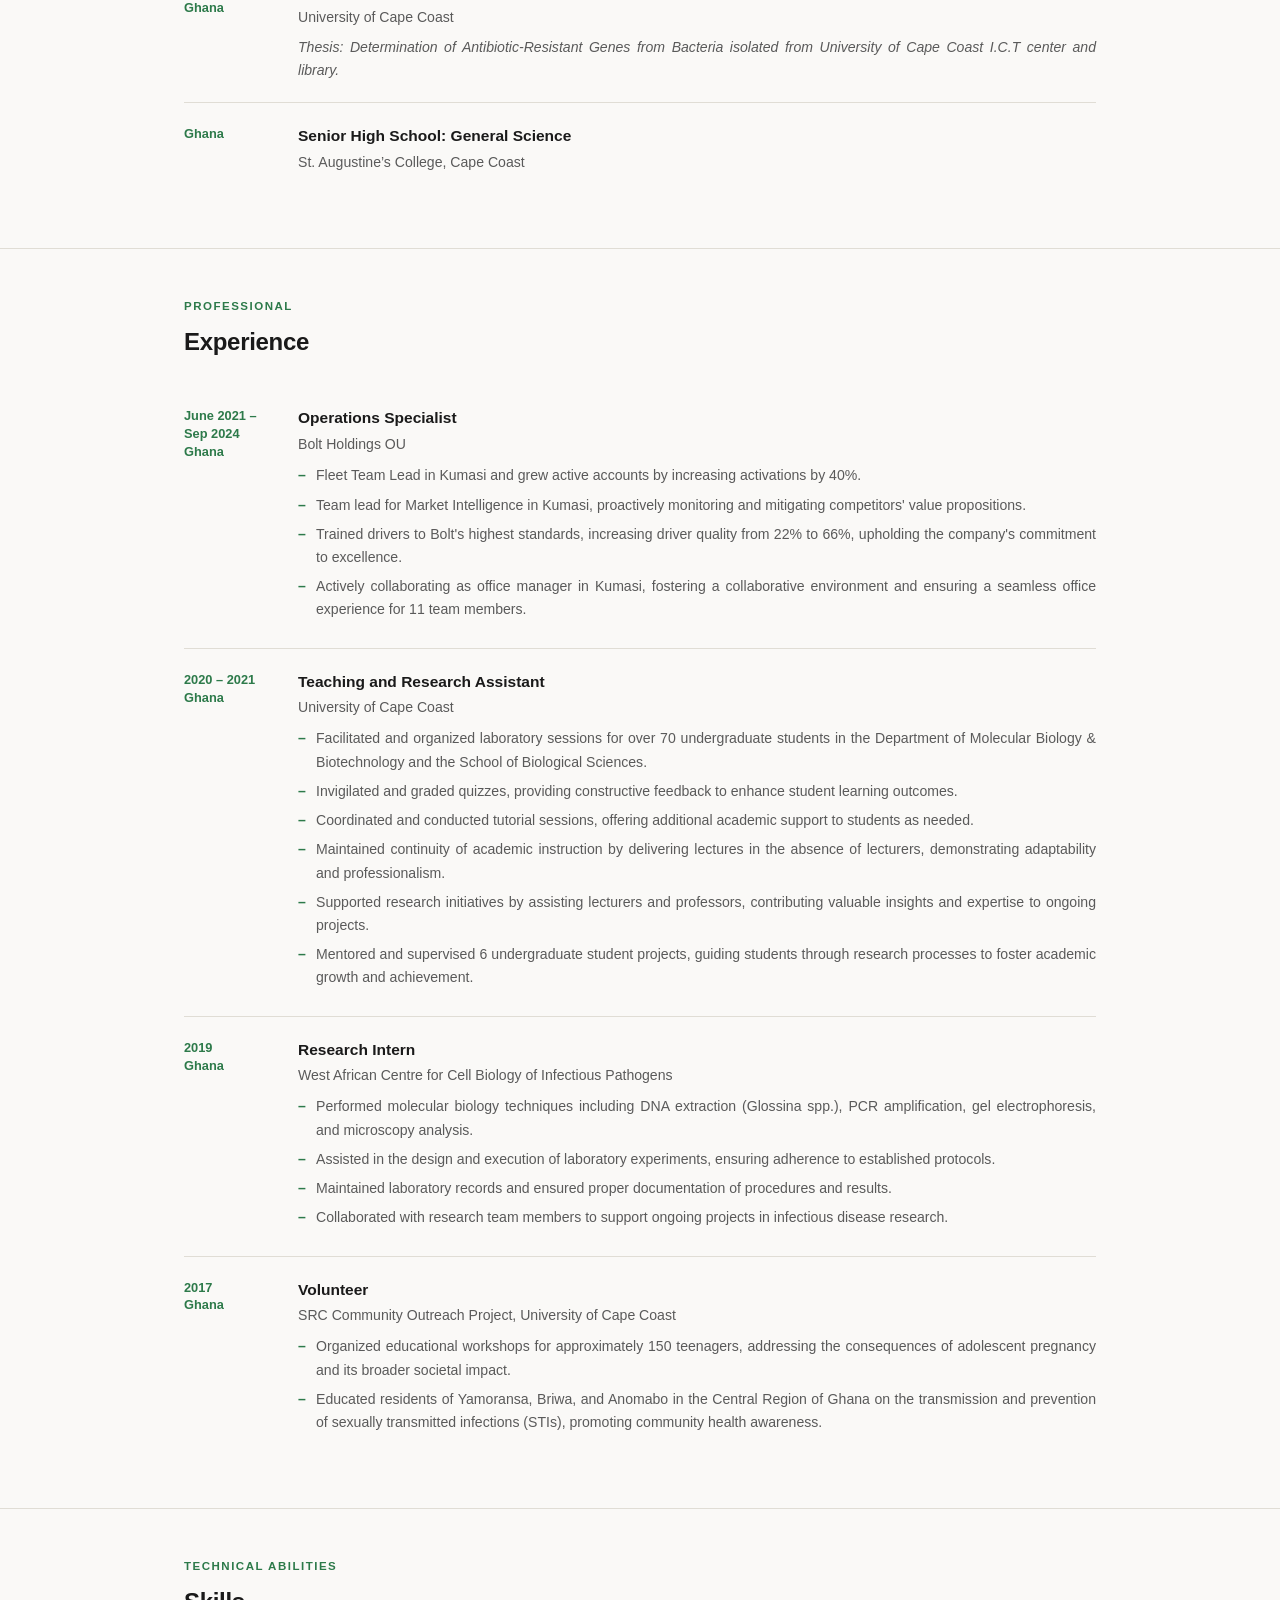
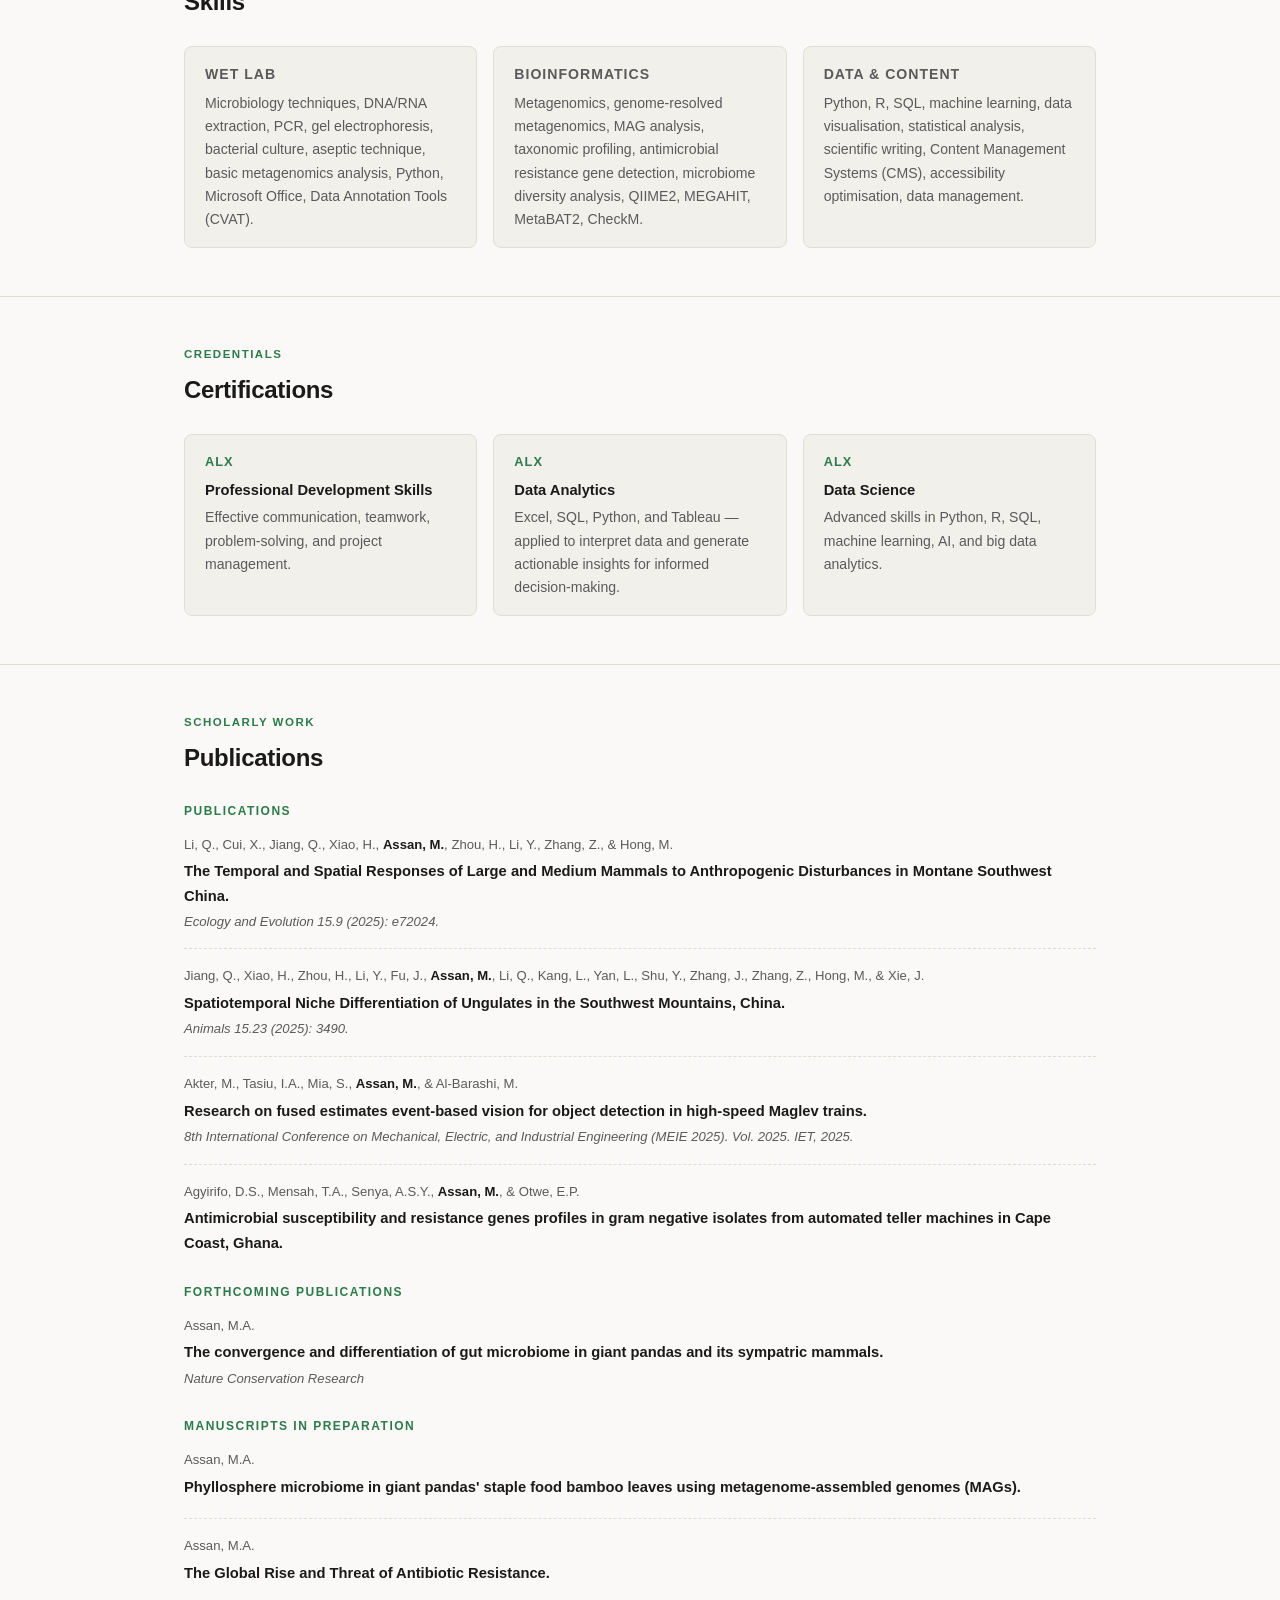
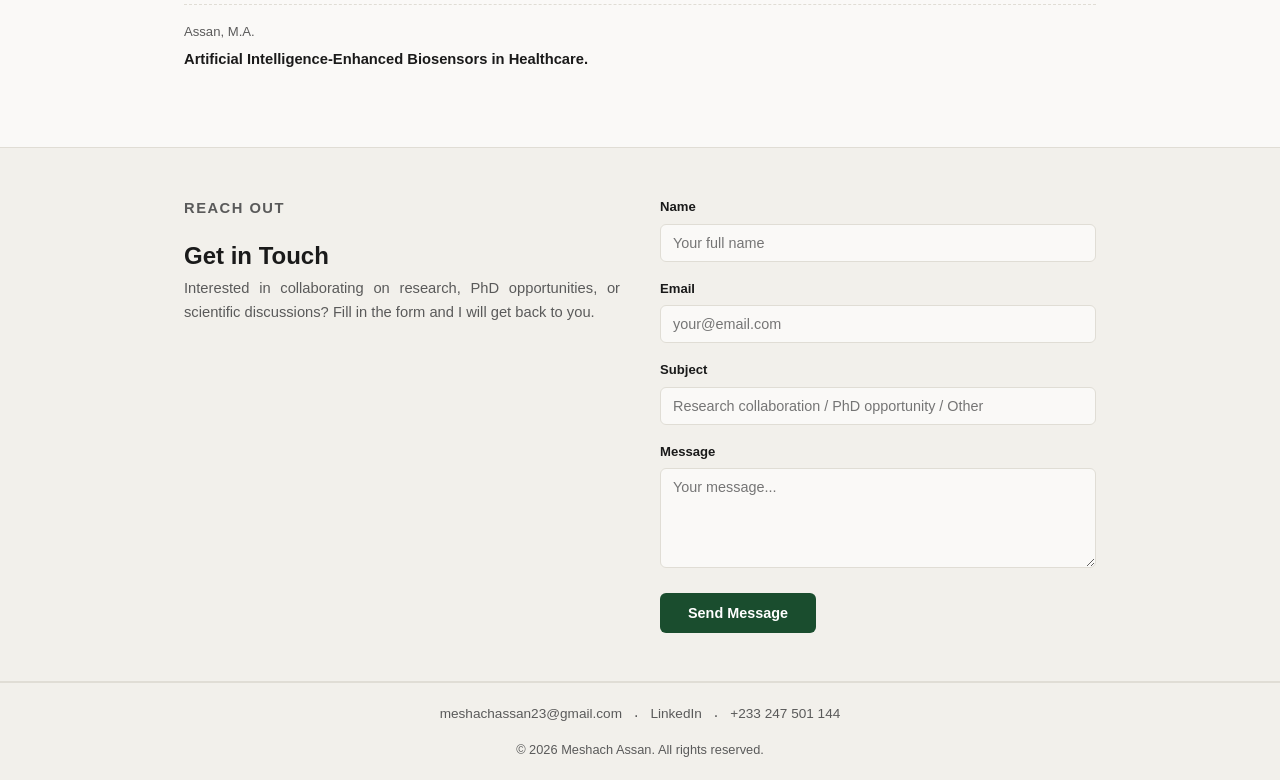
==== commit 29732707: "Update index.html" ====
--- a/index.html
+++ b/index.html
@@ -220,6 +220,32 @@
         <div class="container">
             <p class="section-label">Scholarly Work</p>
             <h2 class="section-title">Publications</h2>
+
+            <div class="pub-category">
+                <p class="pub-category-label">Publications</p>
+                <div class="pub-list">
+                    <div class="pub-item">
+                        <p class="pub-authors">Li, Q., Cui, X., Jiang, Q., Xiao, H., <span>Assan, M.</span>, Zhou, H., Li, Y., Zhang, Z., &amp; Hong, M.</p>
+                        <p class="pub-title">The Temporal and Spatial Responses of Large and Medium Mammals to Anthropogenic Disturbances in Montane Southwest China.</p>
+                        <p class="pub-journal">Ecology and Evolution 15.9 (2025): e72024.</p>
+                    </div>
+                    <div class="pub-item">
+                        <p class="pub-authors">Jiang, Q., Xiao, H., Zhou, H., Li, Y., Fu, J., <span>Assan, M.</span>, Li, Q., Kang, L., Yan, L., Shu, Y., Zhang, J., Zhang, Z., Hong, M., &amp; Xie, J.</p>
+                        <p class="pub-title">Spatiotemporal Niche Differentiation of Ungulates in the Southwest Mountains, China.</p>
+                        <p class="pub-journal">Animals 15.23 (2025): 3490.</p>
+                    </div>
+                    <div class="pub-item">
+                        <p class="pub-authors">Akter, M., Tasiu, I.A., Mia, S., <span>Assan, M.</span>, &amp; Al-Barashi, M.</p>
+                        <p class="pub-title">Research on fused estimates event-based vision for object detection in high-speed Maglev trains.</p>
+                        <p class="pub-journal">8th International Conference on Mechanical, Electric, and Industrial Engineering (MEIE 2025). Vol. 2025. IET, 2025.</p>
+                    </div>
+                    <div class="pub-item">
+                        <p class="pub-authors">Agyirifo, D.S., Mensah, T.A., Senya, A.S.Y., <span>Assan, M.</span>, &amp; Otwe, E.P.</p>
+                        <p class="pub-title">Antimicrobial susceptibility and resistance genes profiles in gram negative isolates from automated teller machines in Cape Coast, Ghana.</p>
+                    </div>
+                </div>
+            </div>
+
             <div class="pub-category">
                 <p class="pub-category-label">Forthcoming Publications</p>
                 <div class="pub-list">
@@ -227,31 +253,6 @@
                         <p class="pub-authors">Assan, M.A.</p>
                         <p class="pub-title">The convergence and differentiation of gut microbiome in giant pandas and its sympatric mammals.</p>
                         <p class="pub-journal">Nature Conservation Research</p>
-                    </div>
-                </div>
-            </div>
-
-            <div class="pub-category">
-                <p class="pub-category-label">Publications</p>
-                <div class="pub-list">
-                    <div class="pub-item">
-                        <p class="pub-authors">Li, Q., Cui, X., Jiang, Q., Xiao, H., <span>Assan, M.</span>, Zhou, H., Li, Y., Zhang, Z., &amp; Hong, M.</p>
-                        <p class="pub-title">The Temporal and Spatial Responses of Large and Medium Mammals to Anthropogenic Disturbances in Montane Southwest China.</p>
-                        <p class="pub-journal">Ecology and Evolution 15.9 (2025): e72024.</p>
-                    </div>
-                    <div class="pub-item">
-                        <p class="pub-authors">Jiang, Q., Xiao, H., Zhou, H., Li, Y., Fu, J., <span>Assan, M.</span>, Li, Q., Kang, L., Yan, L., Shu, Y., Zhang, J., Zhang, Z., Hong, M., &amp; Xie, J.</p>
-                        <p class="pub-title">Spatiotemporal Niche Differentiation of Ungulates in the Southwest Mountains, China.</p>
-                        <p class="pub-journal">Animals 15.23 (2025): 3490.</p>
-                    </div>
-                    <div class="pub-item">
-                        <p class="pub-authors"><span>Assan, M.A.</span>, Cheng, M.J., Liu, Y., &amp; Chen, J.</p>
-                        <p class="pub-title">Research on fused estimates event-based vision for object detection in high-speed Maglev trains.</p>
-                        <p class="pub-journal">8th International Conference on Mechanical, Electric, and Industrial Engineering (MEIE 2025). Vol. 2025. IET, 2025.</p>
-                    </div>
-                    <div class="pub-item">
-                        <p class="pub-authors"><span>Assan, M.A.</span>, Sadik-Khabar, A., Ossey, R.A., &amp; Mensah, J.K.</p>
-                        <p class="pub-title">Antimicrobial susceptibility and resistance genes profiles in gram negative isolates from automated teller machines in Cape Coast, Ghana.</p>
                     </div>
                 </div>
             </div>
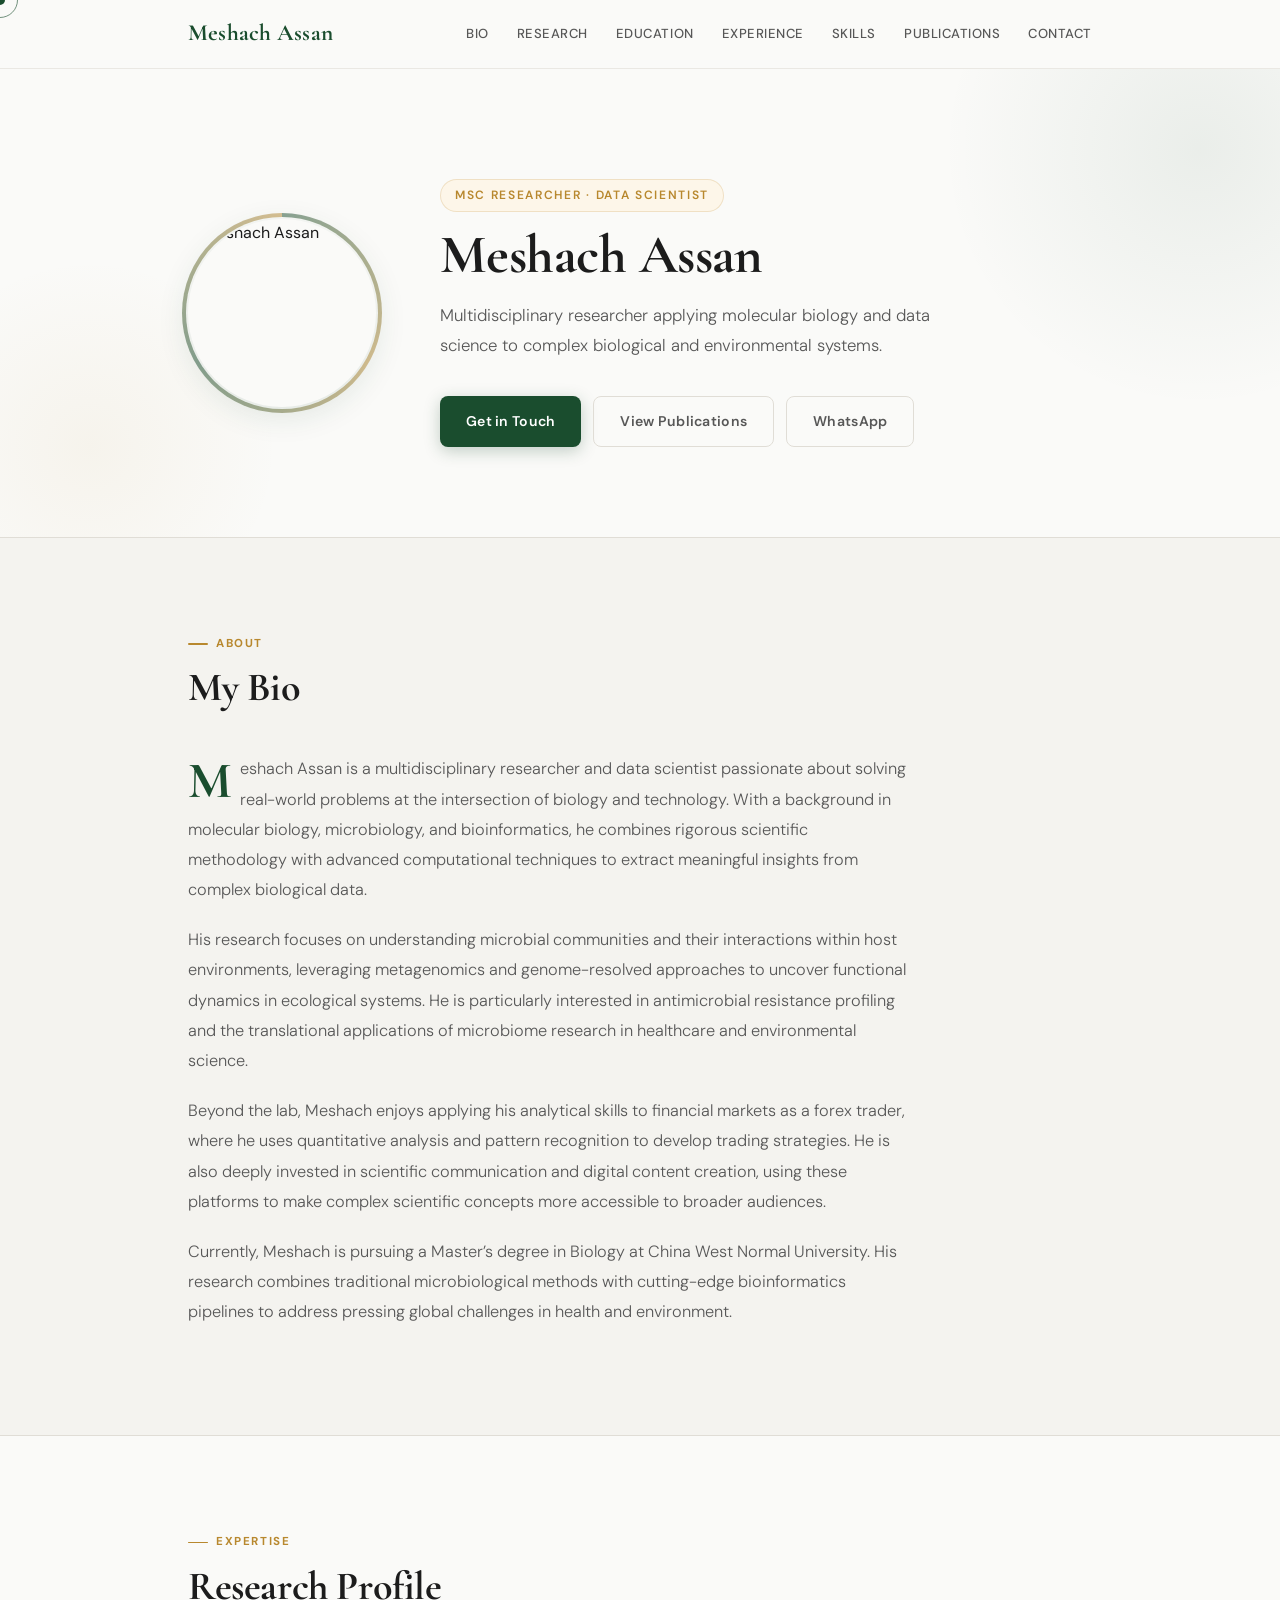
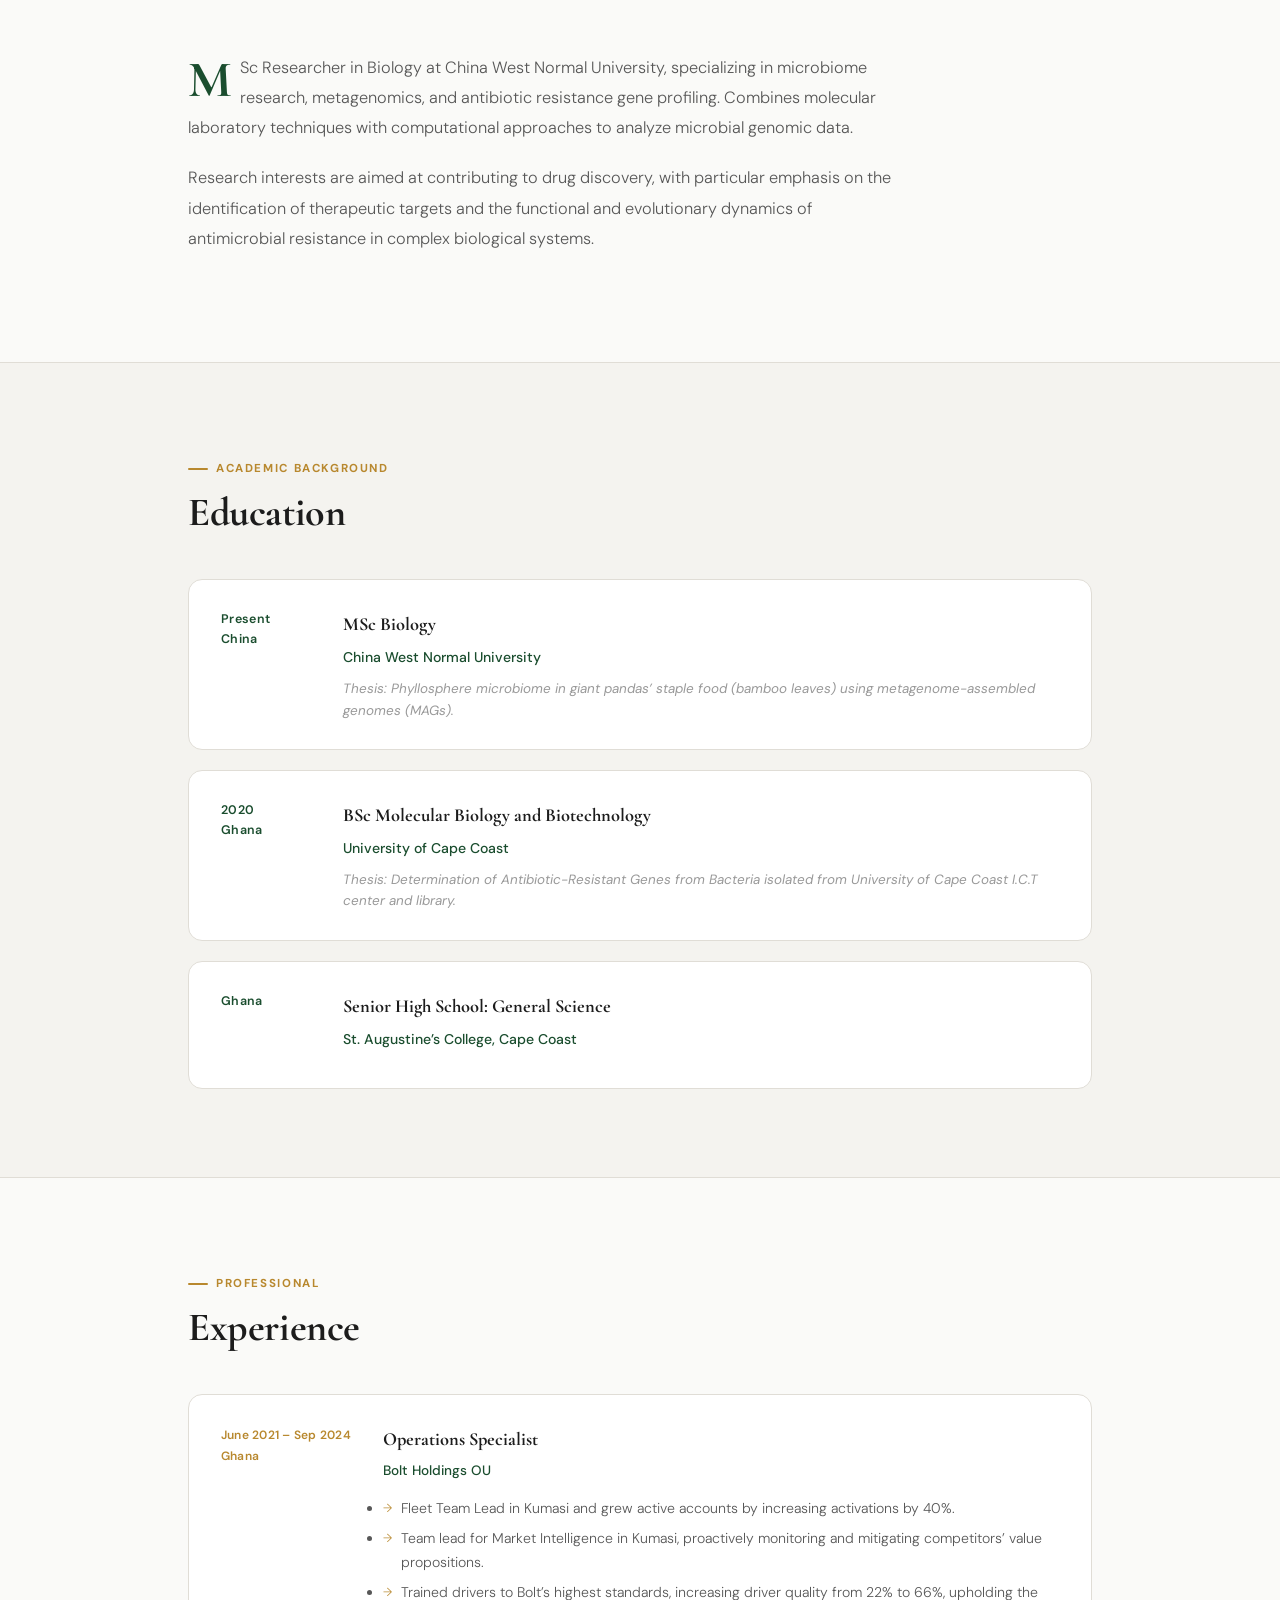
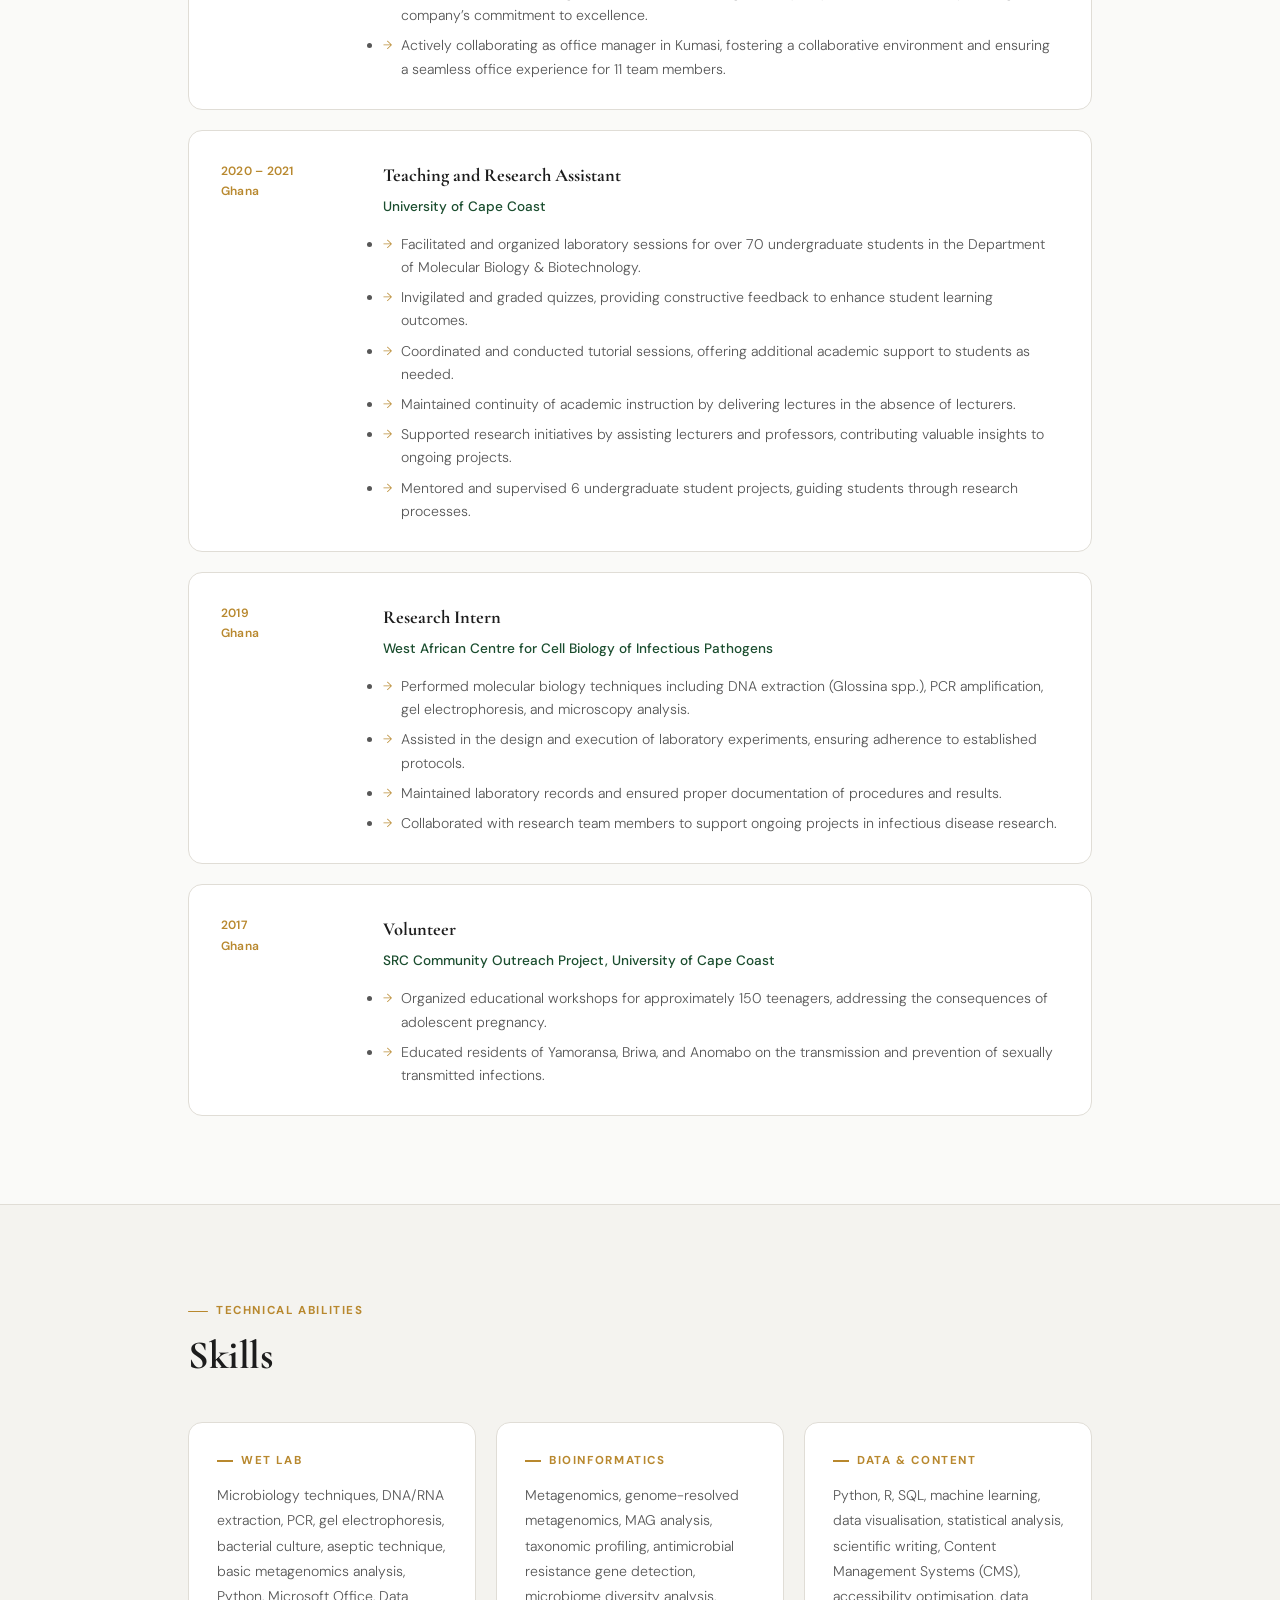
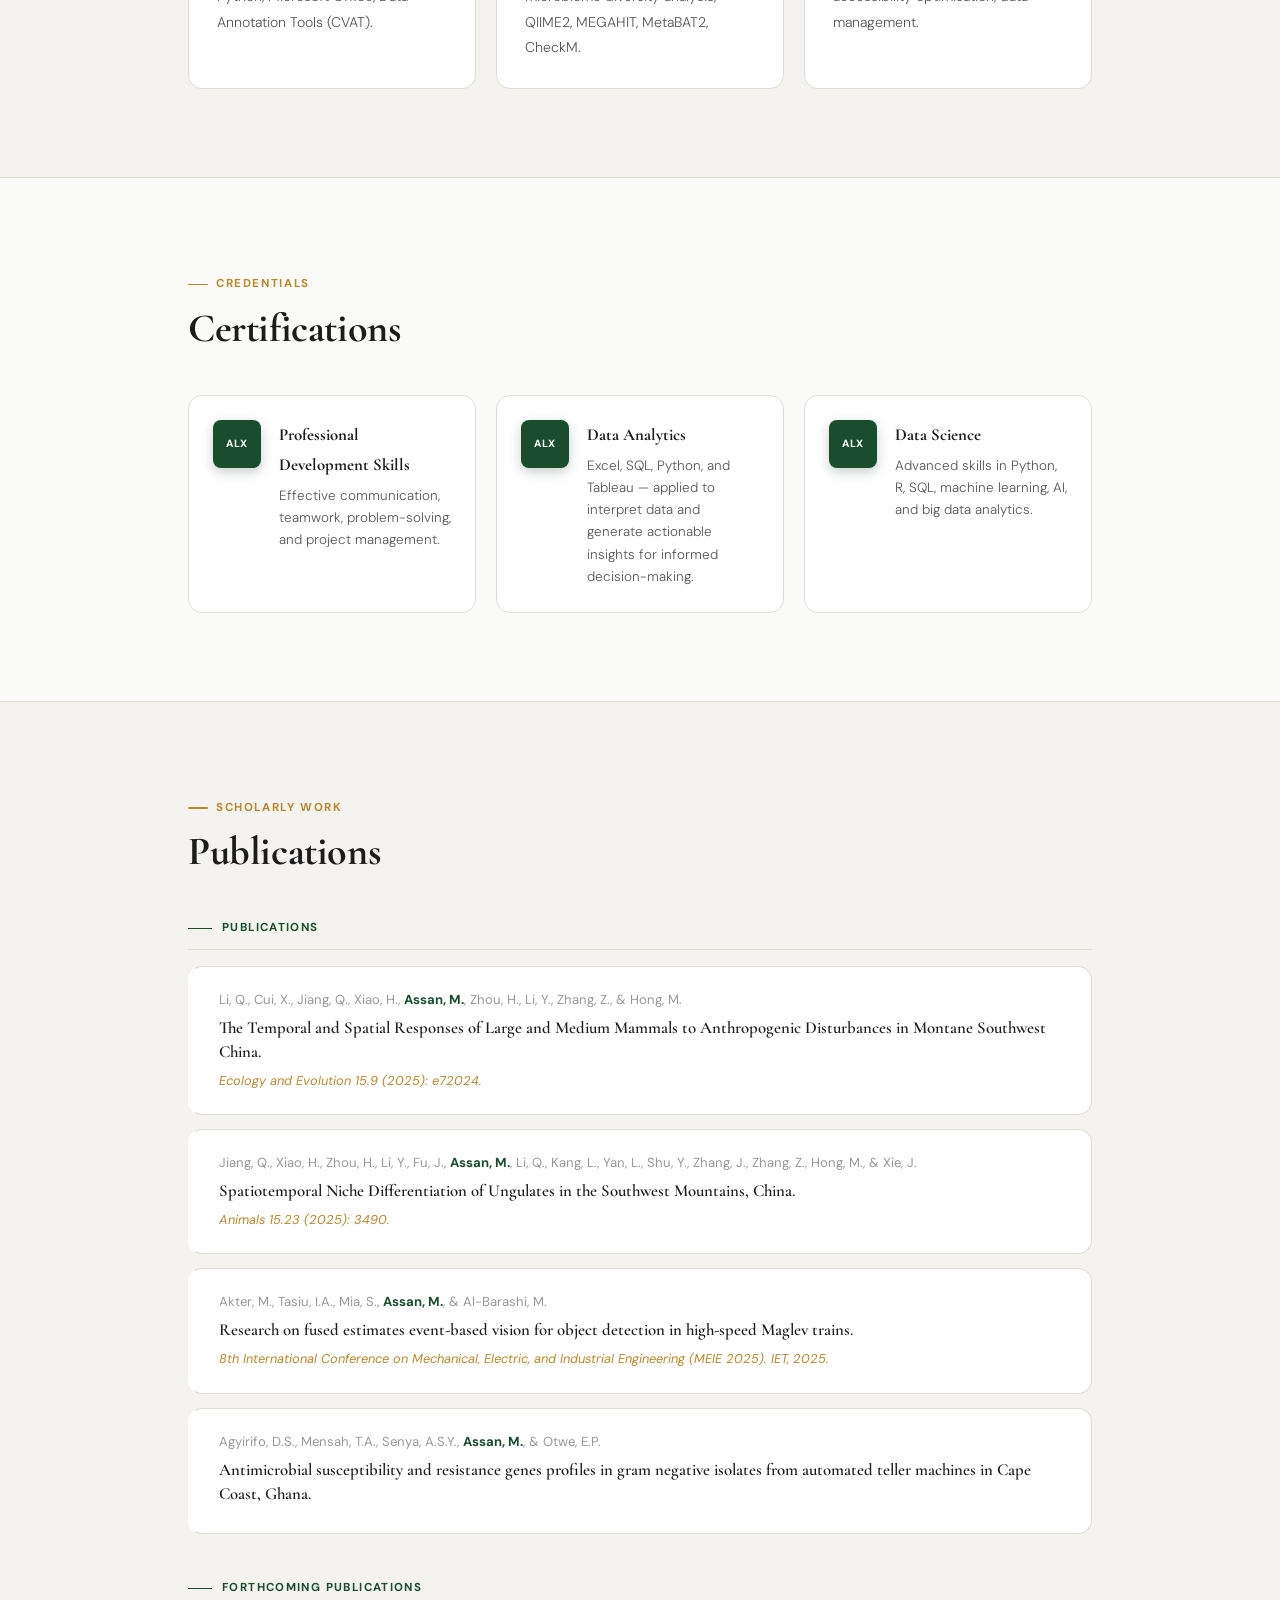
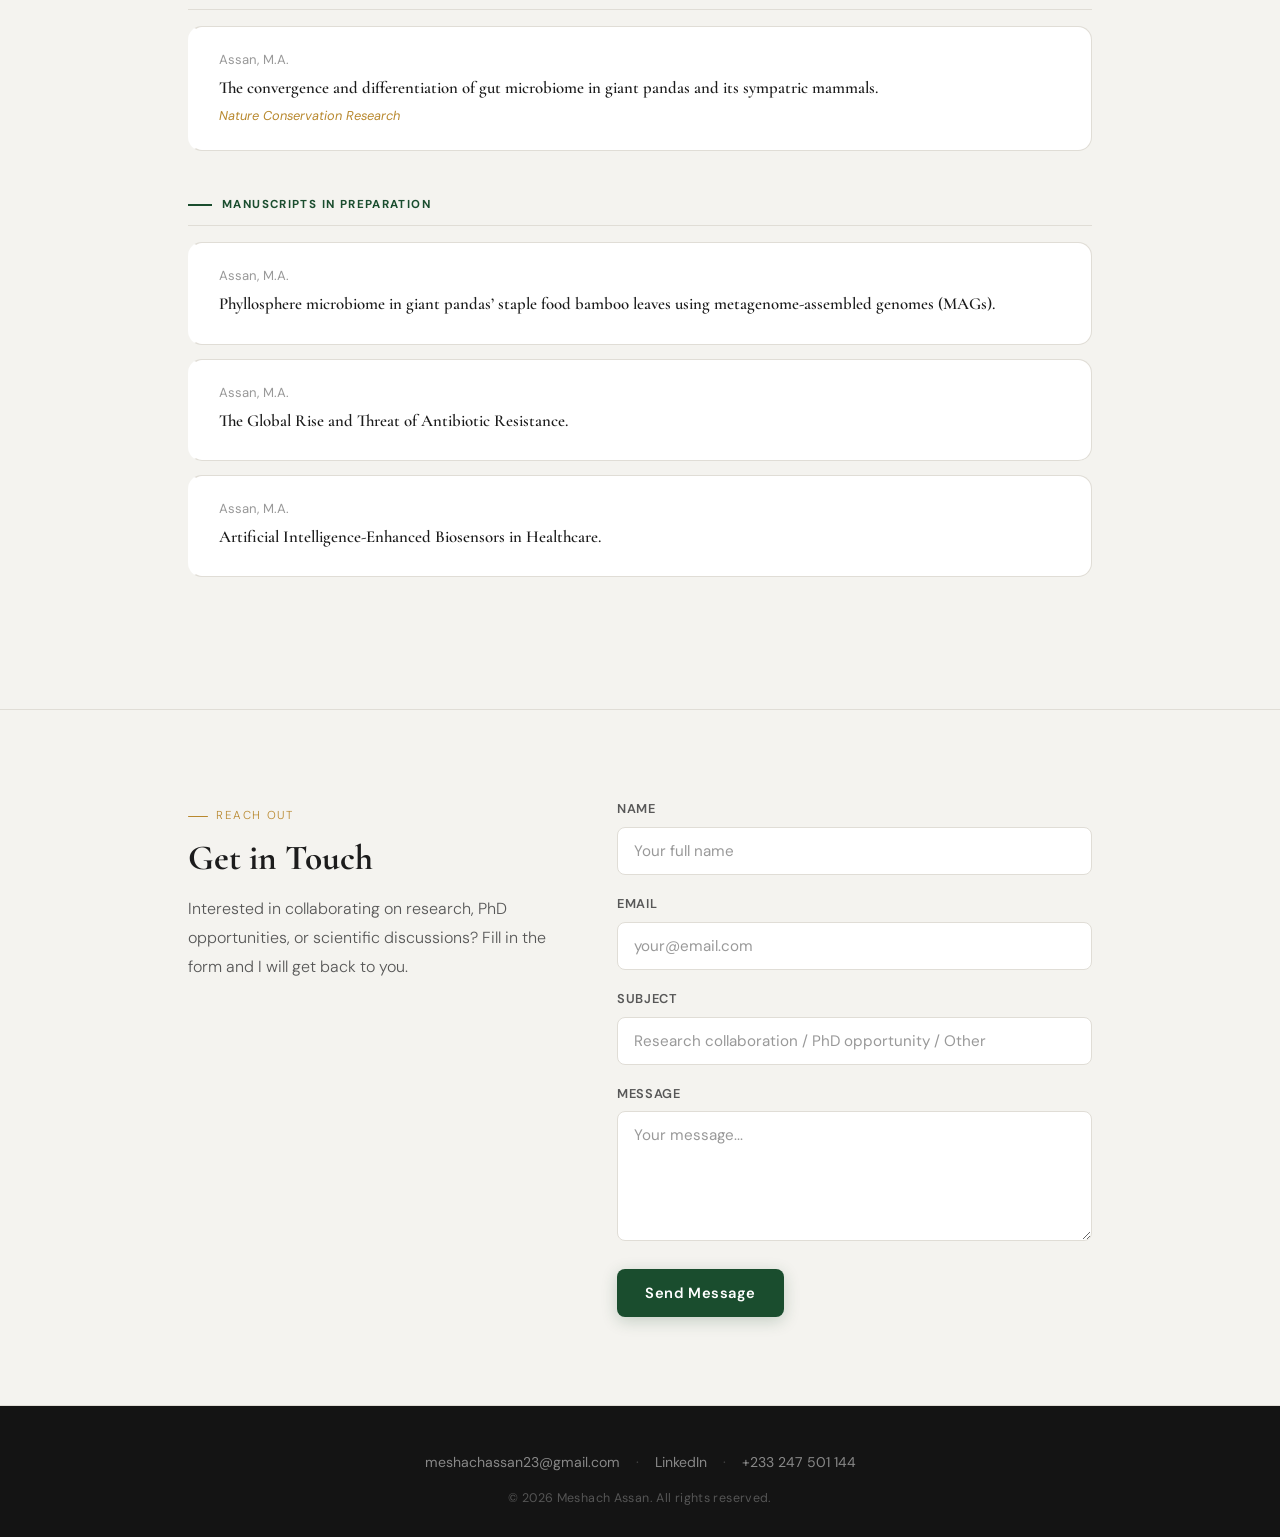
==== commit c3737509: "Update index.html" ====
--- a/index.html
+++ b/index.html
@@ -1,326 +1,418 @@
 <!DOCTYPE html>
 <html lang="en">
 <head>
-    <meta charset="UTF-8">
-    <meta name="viewport" content="width=device-width, initial-scale=1.0">
-    <title>Meshach Assan | PhD Researcher Portfolio</title>
-    <link rel="stylesheet" href="nova.css">
+  <meta charset="UTF-8">
+  <meta name="viewport" content="width=device-width, initial-scale=1.0">
+  <title>Meshach Assan | MSc Researcher Portfolio</title>
+  <link rel="stylesheet" href="nova.css">
 </head>
 <body>
-    <header class="site-header">
-        <div class="header-inner">
-            <span class="logo">Meshach Assan</span>
-            <nav class="nav">
-                <a href="#my-bio">My Bio</a>
-                <a href="#research">Research</a>
-                <a href="#education">Education</a>
-                <a href="#experience">Experience</a>
-                <a href="#skills">Skills</a>
-                <a href="#publications">Publications</a>
-                <a href="#contact">Contact</a>
-            </nav>
-        </div>
-    </header>
-
-    <section class="hero" id="about">
-        <div class="hero-inner">
-            <div class="hero-photo">
-                <img src="IMG_8077.png" alt="Meshach Assan">
-            </div>
-            <div class="hero-content">
-                <p class="hero-eyebrow">MSc Researcher &middot; Data Scientist</p>
-                <h1>Meshach Assan</h1>
-                <p class="hero-tagline">Multidisciplinary researcher applying molecular biology and data science to complex biological and environmental systems.</p>
-                <div class="hero-actions">
-                    <a href="#contact" class="btn btn-primary">Get in Touch</a>
-                    <a href="#publications" class="btn btn-outline">View Publications</a>
-                    <a href="https://wa.me/233247501144" target="_blank" rel="noopener" class="btn btn-outline">WhatsApp</a>
-                </div>
-            </div>
-        </div>
-    </section>
-
-    <section id="my-bio">
-        <div class="container">
-            <p class="section-label">About</p>
-            <h2 class="section-title">My Bio</h2>
-            <div class="bio-text">
-                <p>Meshach Assan is a multidisciplinary researcher and data scientist passionate about solving real-world problems at the intersection of biology and technology. With a background in molecular biology, microbiology, and bioinformatics, he combines rigorous scientific methodology with advanced computational techniques to extract meaningful insights from complex biological data.</p>
-                <p>His research focuses on understanding microbial communities and their interactions within host environments, leveraging metagenomics and genome-resolved approaches to uncover functional dynamics in ecological systems. He is particularly interested in antimicrobial resistance profiling and the translational applications of microbiome research in healthcare and environmental science.</p>
-                <p>Beyond the lab, Meshach enjoys applying his analytical skills to financial markets as a forex trader, where he uses quantitative analysis and pattern recognition to develop trading strategies. He is also deeply invested in scientific communication and digital content creation, using these platforms to make complex scientific concepts more accessible to broader audiences.</p>
-                <p>Currently, Meshach is pursuing a Master&rsquo;s degree in Biology at China West Normal University. His research combines traditional microbiological methods with cutting-edge bioinformatics pipelines to address pressing global challenges in health and environment.</p>
-            </div>
-        </div>
-    </section>
-
-    <section id="research">
-        <div class="container">
-            <p class="section-label">Expertise</p>
-            <h2 class="section-title">Research Profile</h2>
-            <div class="bio-text">
-                <p>MSc Researcher in Biology at China West Normal University, specializing in microbiome research, metagenomics, and antibiotic resistance gene profiling. Combines molecular laboratory techniques with computational approaches to analyze microbial genomic data.</p>
-                <p>Research interests are aimed at contributing to drug discovery, with particular emphasis on the identification of therapeutic targets and the functional and evolutionary dynamics of antimicrobial resistance in complex biological systems.</p>
-            </div>
-        </div>
-    </section>
-
-    <section id="education">
-        <div class="container">
-            <p class="section-label">Academic Background</p>
-            <h2 class="section-title">Education</h2>
-            <div class="edu-grid">
-                <div class="edu-item">
-                    <div class="edu-year">Present<br>China</div>
-                    <div class="edu-details">
-                        <p class="edu-degree">MSc Biology</p>
-                        <p class="edu-institution">China West Normal University</p>
-                        <p class="edu-thesis">Thesis: Phyllosphere microbiome in giant pandas&rsquo; staple food (bamboo leaves) using metagenome-assembled genomes (MAGs).</p>
-                    </div>
-                </div>
-                <div class="edu-item">
-                    <div class="edu-year">2020<br>Ghana</div>
-                    <div class="edu-details">
-                        <p class="edu-degree">BSc Molecular Biology and Biotechnology</p>
-                        <p class="edu-institution">University of Cape Coast</p>
-                        <p class="edu-thesis">Thesis: Determination of Antibiotic-Resistant Genes from Bacteria isolated from University of Cape Coast I.C.T center and library.</p>
-                    </div>
-                </div>
-                <div class="edu-item">
-                    <div class="edu-year">Ghana</div>
-                    <div class="edu-details">
-                        <p class="edu-degree">Senior High School: General Science</p>
-                        <p class="edu-institution">St. Augustine&rsquo;s College, Cape Coast</p>
-                    </div>
-                </div>
-            </div>
-        </div>
-    </section>
-
-    <section id="experience">
-        <div class="container">
-            <p class="section-label">Professional</p>
-            <h2 class="section-title">Experience</h2>
-            <div class="exp-grid">
-                <div class="exp-item">
-                    <div class="exp-year">June 2021 &ndash; Sep 2024<br>Ghana</div>
-                    <div class="exp-details">
-                        <p class="exp-role">Operations Specialist</p>
-                        <p class="exp-place">Bolt Holdings OU</p>
-                        <div class="exp-desc">
-                            <ul>
-                                <li>Fleet Team Lead in Kumasi and grew active accounts by increasing activations by 40%.</li>
-                                <li>Team lead for Market Intelligence in Kumasi, proactively monitoring and mitigating competitors' value propositions.</li>
-                                <li>Trained drivers to Bolt's highest standards, increasing driver quality from 22% to 66%, upholding the company's commitment to excellence.</li>
-                                <li>Actively collaborating as office manager in Kumasi, fostering a collaborative environment and ensuring a seamless office experience for 11 team members.</li>
-                            </ul>
-                        </div>
-                    </div>
-                </div>
-                <div class="exp-item">
-                    <div class="exp-year">2020 &ndash; 2021<br>Ghana</div>
-                    <div class="exp-details">
-                        <p class="exp-role">Teaching and Research Assistant</p>
-                        <p class="exp-place">University of Cape Coast</p>
-                        <div class="exp-desc">
-                            <ul>
-                                <li>Facilitated and organized laboratory sessions for over 70 undergraduate students in the Department of Molecular Biology &amp; Biotechnology and the School of Biological Sciences.</li>
-                                <li>Invigilated and graded quizzes, providing constructive feedback to enhance student learning outcomes.</li>
-                                <li>Coordinated and conducted tutorial sessions, offering additional academic support to students as needed.</li>
-                                <li>Maintained continuity of academic instruction by delivering lectures in the absence of lecturers, demonstrating adaptability and professionalism.</li>
-                                <li>Supported research initiatives by assisting lecturers and professors, contributing valuable insights and expertise to ongoing projects.</li>
-                                <li>Mentored and supervised 6 undergraduate student projects, guiding students through research processes to foster academic growth and achievement.</li>
-                            </ul>
-                        </div>
-                    </div>
-                </div>
-                <div class="exp-item">
-                    <div class="exp-year">2019<br>Ghana</div>
-                    <div class="exp-details">
-                        <p class="exp-role">Research Intern</p>
-                        <p class="exp-place">West African Centre for Cell Biology of Infectious Pathogens</p>
-                        <div class="exp-desc">
-                            <ul>
-                                <li>Performed molecular biology techniques including DNA extraction (Glossina spp.), PCR amplification, gel electrophoresis, and microscopy analysis.</li>
-                                <li>Assisted in the design and execution of laboratory experiments, ensuring adherence to established protocols.</li>
-                                <li>Maintained laboratory records and ensured proper documentation of procedures and results.</li>
-                                <li>Collaborated with research team members to support ongoing projects in infectious disease research.</li>
-                            </ul>
-                        </div>
-                    </div>
-                </div>
-                <div class="exp-item">
-                    <div class="exp-year">2017<br>Ghana</div>
-                    <div class="exp-details">
-                        <p class="exp-role">Volunteer</p>
-                        <p class="exp-place">SRC Community Outreach Project, University of Cape Coast</p>
-                        <div class="exp-desc">
-                            <ul>
-                                <li>Organized educational workshops for approximately 150 teenagers, addressing the consequences of adolescent pregnancy and its broader societal impact.</li>
-                                <li>Educated residents of Yamoransa, Briwa, and Anomabo in the Central Region of Ghana on the transmission and prevention of sexually transmitted infections (STIs), promoting community health awareness.</li>
-                            </ul>
-                        </div>
-                    </div>
-                </div>
-            </div>
-        </div>
-    </section>
-
-    <section id="skills">
-        <div class="container">
-            <p class="section-label">Technical Abilities</p>
-            <h2 class="section-title">Skills</h2>
-            <div class="skills-grid">
-                <div class="skill-item">
-                    <p class="skill-category">Wet Lab</p>
-                    <p>Microbiology techniques, DNA/RNA extraction, PCR, gel electrophoresis, bacterial culture, aseptic technique, basic metagenomics analysis, Python, Microsoft Office, Data Annotation Tools (CVAT).</p>
-                </div>
-                <div class="skill-item">
-                    <p class="skill-category">Bioinformatics</p>
-                    <p>Metagenomics, genome-resolved metagenomics, MAG analysis, taxonomic profiling, antimicrobial resistance gene detection, microbiome diversity analysis, QIIME2, MEGAHIT, MetaBAT2, CheckM.</p>
-                </div>
-                <div class="skill-item">
-                    <p class="skill-category">Data &amp; Content</p>
-                    <p>Python, R, SQL, machine learning, data visualisation, statistical analysis, scientific writing, Content Management Systems (CMS), accessibility optimisation, data management.</p>
-                </div>
-            </div>
-        </div>
-    </section>
-
-    <section id="certs">
-        <div class="container">
-            <p class="section-label">Credentials</p>
-            <h2 class="section-title">Certifications</h2>
-            <div class="certs-grid">
-                <div class="cert-item">
-                    <div class="cert-org">ALX</div>
-                    <div class="cert-info">
-                        <h4>Professional Development Skills</h4>
-                        <p>Effective communication, teamwork, problem-solving, and project management.</p>
-                    </div>
-                </div>
-                <div class="cert-item">
-                    <div class="cert-org">ALX</div>
-                    <div class="cert-info">
-                        <h4>Data Analytics</h4>
-                        <p>Excel, SQL, Python, and Tableau &mdash; applied to interpret data and generate actionable insights for informed decision-making.</p>
-                    </div>
-                </div>
-                <div class="cert-item">
-                    <div class="cert-org">ALX</div>
-                    <div class="cert-info">
-                        <h4>Data Science</h4>
-                        <p>Advanced skills in Python, R, SQL, machine learning, AI, and big data analytics.</p>
-                    </div>
-                </div>
-            </div>
-        </div>
-    </section>
-
-    <section id="publications">
-        <div class="container">
-            <p class="section-label">Scholarly Work</p>
-            <h2 class="section-title">Publications</h2>
-
-            <div class="pub-category">
-                <p class="pub-category-label">Publications</p>
-                <div class="pub-list">
-                    <div class="pub-item">
-                        <p class="pub-authors">Li, Q., Cui, X., Jiang, Q., Xiao, H., <span>Assan, M.</span>, Zhou, H., Li, Y., Zhang, Z., &amp; Hong, M.</p>
-                        <p class="pub-title">The Temporal and Spatial Responses of Large and Medium Mammals to Anthropogenic Disturbances in Montane Southwest China.</p>
-                        <p class="pub-journal">Ecology and Evolution 15.9 (2025): e72024.</p>
-                    </div>
-                    <div class="pub-item">
-                        <p class="pub-authors">Jiang, Q., Xiao, H., Zhou, H., Li, Y., Fu, J., <span>Assan, M.</span>, Li, Q., Kang, L., Yan, L., Shu, Y., Zhang, J., Zhang, Z., Hong, M., &amp; Xie, J.</p>
-                        <p class="pub-title">Spatiotemporal Niche Differentiation of Ungulates in the Southwest Mountains, China.</p>
-                        <p class="pub-journal">Animals 15.23 (2025): 3490.</p>
-                    </div>
-                    <div class="pub-item">
-                        <p class="pub-authors">Akter, M., Tasiu, I.A., Mia, S., <span>Assan, M.</span>, &amp; Al-Barashi, M.</p>
-                        <p class="pub-title">Research on fused estimates event-based vision for object detection in high-speed Maglev trains.</p>
-                        <p class="pub-journal">8th International Conference on Mechanical, Electric, and Industrial Engineering (MEIE 2025). Vol. 2025. IET, 2025.</p>
-                    </div>
-                    <div class="pub-item">
-                        <p class="pub-authors">Agyirifo, D.S., Mensah, T.A., Senya, A.S.Y., <span>Assan, M.</span>, &amp; Otwe, E.P.</p>
-                        <p class="pub-title">Antimicrobial susceptibility and resistance genes profiles in gram negative isolates from automated teller machines in Cape Coast, Ghana.</p>
-                    </div>
-                </div>
-            </div>
-
-            <div class="pub-category">
-                <p class="pub-category-label">Forthcoming Publications</p>
-                <div class="pub-list">
-                    <div class="pub-item">
-                        <p class="pub-authors">Assan, M.A.</p>
-                        <p class="pub-title">The convergence and differentiation of gut microbiome in giant pandas and its sympatric mammals.</p>
-                        <p class="pub-journal">Nature Conservation Research</p>
-                    </div>
-                </div>
-            </div>
-
-            <div class="pub-category">
-                <p class="pub-category-label">Manuscripts in Preparation</p>
-                <div class="pub-list">
-                    <div class="pub-item">
-                        <p class="pub-authors">Assan, M.A.</p>
-                        <p class="pub-title">Phyllosphere microbiome in giant pandas' staple food bamboo leaves using metagenome-assembled genomes (MAGs).</p>
-                    </div>
-                    <div class="pub-item">
-                        <p class="pub-authors">Assan, M.A.</p>
-                        <p class="pub-title">The Global Rise and Threat of Antibiotic Resistance.</p>
-                    </div>
-                    <div class="pub-item">
-                        <p class="pub-authors">Assan, M.A.</p>
-                        <p class="pub-title">Artificial Intelligence-Enhanced Biosensors in Healthcare.</p>
-                    </div>
-                </div>
-            </div>
-        </div>
-    </section>
-
-    <section id="contact" class="contact-section">
-        <div class="container">
-            <div class="contact-grid">
-                <div class="contact-info">
-                    <p class="section-label">Reach Out</p>
-                    <h2>Get in Touch</h2>
-                    <p>Interested in collaborating on research, PhD opportunities, or scientific discussions? Fill in the form and I will get back to you.</p>
-                </div>
-                <div class="contact-form">
-                    <form action="https://formspree.io/f/xeevgrap" method="POST">
-                        <div class="form-group">
-                            <label for="name">Name</label>
-                            <input type="text" id="name" name="name" placeholder="Your full name" required>
-                        </div>
-                        <div class="form-group">
-                            <label for="email">Email</label>
-                            <input type="email" id="email" name="email" placeholder="your@email.com" required>
-                        </div>
-                        <div class="form-group">
-                            <label for="subject">Subject</label>
-                            <input type="text" id="subject" name="subject" placeholder="Research collaboration / PhD opportunity / Other">
-                        </div>
-                        <div class="form-group">
-                            <label for="message">Message</label>
-                            <textarea id="message" name="message" placeholder="Your message..." required></textarea>
-                        </div>
-                        <button type="submit" class="form-submit">Send Message</button>
-                    </form>
-                </div>
-            </div>
-        </div>
-    </section>
-
-    <footer class="site-footer">
-        <div class="footer-inner">
-            <div class="footer-contact">
-                <a href="mailto:meshachassan23@gmail.com">meshachassan23@gmail.com</a>
-                <span>&middot;</span>
-                <a href="https://linkedin.com/in/meshach-assan-887724132" target="_blank">LinkedIn</a>
-                <span>&middot;</span>
-                <a href="https://wa.me/233247501144" target="_blank" rel="noopener">+233 247 501 144</a>
-            </div>
-            <p>&copy; 2026 Meshach Assan. All rights reserved.</p>
-        </div>
-    </footer>
+
+  <!-- Custom Cursor -->
+  <div class="cursor" id="cursor"></div>
+  <div class="cursor-ring" id="cursorRing"></div>
+
+  <!-- Scroll Progress Bar -->
+  <div class="scroll-progress" id="scrollProgress"></div>
+
+  <!-- ==================== HEADER ==================== -->
+  <header class="site-header" id="siteHeader">
+    <div class="header-inner">
+      <span class="logo">Meshach Assan</span>
+      <nav class="nav">
+        <a href="#my-bio">Bio</a>
+        <a href="#research">Research</a>
+        <a href="#education">Education</a>
+        <a href="#experience">Experience</a>
+        <a href="#skills">Skills</a>
+        <a href="#publications">Publications</a>
+        <a href="#contact">Contact</a>
+      </nav>
+    </div>
+  </header>
+
+  <!-- ==================== HERO ==================== -->
+  <section class="hero" id="about">
+    <div class="container">
+      <div class="hero-inner">
+        <div class="hero-photo">
+          <img src="IMG_8077.png" alt="Meshach Assan">
+        </div>
+        <div class="hero-content">
+          <p class="hero-eyebrow">MSc Researcher &middot; Data Scientist</p>
+          <h1>Meshach Assan</h1>
+          <p class="hero-tagline">Multidisciplinary researcher applying molecular biology and data science to complex biological and environmental systems.</p>
+          <div class="hero-actions">
+            <a href="#contact" class="btn btn-primary">Get in Touch</a>
+            <a href="#publications" class="btn btn-outline">View Publications</a>
+            <a href="https://wa.me/233247501144" target="_blank" rel="noopener" class="btn btn-outline">WhatsApp</a>
+          </div>
+        </div>
+      </div>
+    </div>
+  </section>
+
+  <!-- ==================== BIO ==================== -->
+  <section id="my-bio">
+    <div class="container">
+      <p class="section-label reveal">About</p>
+      <h2 class="section-title reveal reveal-delay-1">My Bio</h2>
+      <div class="bio-text reveal reveal-delay-2">
+        <p>Meshach Assan is a multidisciplinary researcher and data scientist passionate about solving real-world problems at the intersection of biology and technology. With a background in molecular biology, microbiology, and bioinformatics, he combines rigorous scientific methodology with advanced computational techniques to extract meaningful insights from complex biological data.</p>
+        <p>His research focuses on understanding microbial communities and their interactions within host environments, leveraging metagenomics and genome-resolved approaches to uncover functional dynamics in ecological systems. He is particularly interested in antimicrobial resistance profiling and the translational applications of microbiome research in healthcare and environmental science.</p>
+        <p>Beyond the lab, Meshach enjoys applying his analytical skills to financial markets as a forex trader, where he uses quantitative analysis and pattern recognition to develop trading strategies. He is also deeply invested in scientific communication and digital content creation, using these platforms to make complex scientific concepts more accessible to broader audiences.</p>
+        <p>Currently, Meshach is pursuing a Master&rsquo;s degree in Biology at China West Normal University. His research combines traditional microbiological methods with cutting-edge bioinformatics pipelines to address pressing global challenges in health and environment.</p>
+      </div>
+    </div>
+  </section>
+
+  <!-- ==================== RESEARCH ==================== -->
+  <section id="research">
+    <div class="container">
+      <p class="section-label reveal">Expertise</p>
+      <h2 class="section-title reveal reveal-delay-1">Research Profile</h2>
+      <div class="bio-text reveal reveal-delay-2">
+        <p>MSc Researcher in Biology at China West Normal University, specializing in microbiome research, metagenomics, and antibiotic resistance gene profiling. Combines molecular laboratory techniques with computational approaches to analyze microbial genomic data.</p>
+        <p>Research interests are aimed at contributing to drug discovery, with particular emphasis on the identification of therapeutic targets and the functional and evolutionary dynamics of antimicrobial resistance in complex biological systems.</p>
+      </div>
+    </div>
+  </section>
+
+  <!-- ==================== EDUCATION ==================== -->
+  <section id="education">
+    <div class="container">
+      <p class="section-label reveal">Academic Background</p>
+      <h2 class="section-title reveal reveal-delay-1">Education</h2>
+      <div class="edu-grid">
+        <div class="edu-item reveal reveal-delay-1">
+          <div class="edu-year">Present<br>China</div>
+          <div class="edu-details">
+            <p class="edu-degree">MSc Biology</p>
+            <p class="edu-institution">China West Normal University</p>
+            <p class="edu-thesis">Thesis: Phyllosphere microbiome in giant pandas&rsquo; staple food (bamboo leaves) using metagenome-assembled genomes (MAGs).</p>
+          </div>
+        </div>
+        <div class="edu-item reveal reveal-delay-2">
+          <div class="edu-year">2020<br>Ghana</div>
+          <div class="edu-details">
+            <p class="edu-degree">BSc Molecular Biology and Biotechnology</p>
+            <p class="edu-institution">University of Cape Coast</p>
+            <p class="edu-thesis">Thesis: Determination of Antibiotic-Resistant Genes from Bacteria isolated from University of Cape Coast I.C.T center and library.</p>
+          </div>
+        </div>
+        <div class="edu-item reveal reveal-delay-3">
+          <div class="edu-year">Ghana</div>
+          <div class="edu-details">
+            <p class="edu-degree">Senior High School: General Science</p>
+            <p class="edu-institution">St. Augustine&rsquo;s College, Cape Coast</p>
+          </div>
+        </div>
+      </div>
+    </div>
+  </section>
+
+  <!-- ==================== EXPERIENCE ==================== -->
+  <section id="experience">
+    <div class="container">
+      <p class="section-label reveal">Professional</p>
+      <h2 class="section-title reveal reveal-delay-1">Experience</h2>
+      <div class="exp-grid">
+        <div class="exp-item reveal reveal-delay-1">
+          <div class="exp-year">June 2021 &ndash; Sep 2024<br>Ghana</div>
+          <div class="exp-details">
+            <p class="exp-role">Operations Specialist</p>
+            <p class="exp-place">Bolt Holdings OU</p>
+            <div class="exp-desc">
+              <ul>
+                <li>Fleet Team Lead in Kumasi and grew active accounts by increasing activations by 40%.</li>
+                <li>Team lead for Market Intelligence in Kumasi, proactively monitoring and mitigating competitors&rsquo; value propositions.</li>
+                <li>Trained drivers to Bolt&rsquo;s highest standards, increasing driver quality from 22% to 66%, upholding the company&rsquo;s commitment to excellence.</li>
+                <li>Actively collaborating as office manager in Kumasi, fostering a collaborative environment and ensuring a seamless office experience for 11 team members.</li>
+              </ul>
+            </div>
+          </div>
+        </div>
+        <div class="exp-item reveal reveal-delay-2">
+          <div class="exp-year">2020 &ndash; 2021<br>Ghana</div>
+          <div class="exp-details">
+            <p class="exp-role">Teaching and Research Assistant</p>
+            <p class="exp-place">University of Cape Coast</p>
+            <div class="exp-desc">
+              <ul>
+                <li>Facilitated and organized laboratory sessions for over 70 undergraduate students in the Department of Molecular Biology &amp; Biotechnology.</li>
+                <li>Invigilated and graded quizzes, providing constructive feedback to enhance student learning outcomes.</li>
+                <li>Coordinated and conducted tutorial sessions, offering additional academic support to students as needed.</li>
+                <li>Maintained continuity of academic instruction by delivering lectures in the absence of lecturers.</li>
+                <li>Supported research initiatives by assisting lecturers and professors, contributing valuable insights to ongoing projects.</li>
+                <li>Mentored and supervised 6 undergraduate student projects, guiding students through research processes.</li>
+              </ul>
+            </div>
+          </div>
+        </div>
+        <div class="exp-item reveal reveal-delay-3">
+          <div class="exp-year">2019<br>Ghana</div>
+          <div class="exp-details">
+            <p class="exp-role">Research Intern</p>
+            <p class="exp-place">West African Centre for Cell Biology of Infectious Pathogens</p>
+            <div class="exp-desc">
+              <ul>
+                <li>Performed molecular biology techniques including DNA extraction (Glossina spp.), PCR amplification, gel electrophoresis, and microscopy analysis.</li>
+                <li>Assisted in the design and execution of laboratory experiments, ensuring adherence to established protocols.</li>
+                <li>Maintained laboratory records and ensured proper documentation of procedures and results.</li>
+                <li>Collaborated with research team members to support ongoing projects in infectious disease research.</li>
+              </ul>
+            </div>
+          </div>
+        </div>
+        <div class="exp-item reveal reveal-delay-4">
+          <div class="exp-year">2017<br>Ghana</div>
+          <div class="exp-details">
+            <p class="exp-role">Volunteer</p>
+            <p class="exp-place">SRC Community Outreach Project, University of Cape Coast</p>
+            <div class="exp-desc">
+              <ul>
+                <li>Organized educational workshops for approximately 150 teenagers, addressing the consequences of adolescent pregnancy.</li>
+                <li>Educated residents of Yamoransa, Briwa, and Anomabo on the transmission and prevention of sexually transmitted infections.</li>
+              </ul>
+            </div>
+          </div>
+        </div>
+      </div>
+    </div>
+  </section>
+
+  <!-- ==================== SKILLS ==================== -->
+  <section id="skills">
+    <div class="container">
+      <p class="section-label reveal">Technical Abilities</p>
+      <h2 class="section-title reveal reveal-delay-1">Skills</h2>
+      <div class="skills-grid">
+        <div class="skill-item reveal reveal-delay-1">
+          <p class="skill-category">Wet Lab</p>
+          <p>Microbiology techniques, DNA/RNA extraction, PCR, gel electrophoresis, bacterial culture, aseptic technique, basic metagenomics analysis, Python, Microsoft Office, Data Annotation Tools (CVAT).</p>
+        </div>
+        <div class="skill-item reveal reveal-delay-2">
+          <p class="skill-category">Bioinformatics</p>
+          <p>Metagenomics, genome-resolved metagenomics, MAG analysis, taxonomic profiling, antimicrobial resistance gene detection, microbiome diversity analysis, QIIME2, MEGAHIT, MetaBAT2, CheckM.</p>
+        </div>
+        <div class="skill-item reveal reveal-delay-3">
+          <p class="skill-category">Data &amp; Content</p>
+          <p>Python, R, SQL, machine learning, data visualisation, statistical analysis, scientific writing, Content Management Systems (CMS), accessibility optimisation, data management.</p>
+        </div>
+      </div>
+    </div>
+  </section>
+
+  <!-- ==================== CERTIFICATIONS ==================== -->
+  <section id="certs">
+    <div class="container">
+      <p class="section-label reveal">Credentials</p>
+      <h2 class="section-title reveal reveal-delay-1">Certifications</h2>
+      <div class="certs-grid">
+        <div class="cert-item reveal reveal-delay-1">
+          <div class="cert-org">ALX</div>
+          <div class="cert-info">
+            <h4>Professional Development Skills</h4>
+            <p>Effective communication, teamwork, problem-solving, and project management.</p>
+          </div>
+        </div>
+        <div class="cert-item reveal reveal-delay-2">
+          <div class="cert-org">ALX</div>
+          <div class="cert-info">
+            <h4>Data Analytics</h4>
+            <p>Excel, SQL, Python, and Tableau &mdash; applied to interpret data and generate actionable insights for informed decision-making.</p>
+          </div>
+        </div>
+        <div class="cert-item reveal reveal-delay-3">
+          <div class="cert-org">ALX</div>
+          <div class="cert-info">
+            <h4>Data Science</h4>
+            <p>Advanced skills in Python, R, SQL, machine learning, AI, and big data analytics.</p>
+          </div>
+        </div>
+      </div>
+    </div>
+  </section>
+
+  <!-- ==================== PUBLICATIONS ==================== -->
+  <section id="publications">
+    <div class="container">
+      <p class="section-label reveal">Scholarly Work</p>
+      <h2 class="section-title reveal reveal-delay-1">Publications</h2>
+
+      <div class="pub-category reveal reveal-delay-2">
+        <p class="pub-category-label">Publications</p>
+        <div class="pub-list">
+          <div class="pub-item">
+            <p class="pub-authors">Li, Q., Cui, X., Jiang, Q., Xiao, H., <span>Assan, M.</span>, Zhou, H., Li, Y., Zhang, Z., &amp; Hong, M.</p>
+            <p class="pub-title">The Temporal and Spatial Responses of Large and Medium Mammals to Anthropogenic Disturbances in Montane Southwest China.</p>
+            <p class="pub-journal">Ecology and Evolution 15.9 (2025): e72024.</p>
+          </div>
+          <div class="pub-item">
+            <p class="pub-authors">Jiang, Q., Xiao, H., Zhou, H., Li, Y., Fu, J., <span>Assan, M.</span>, Li, Q., Kang, L., Yan, L., Shu, Y., Zhang, J., Zhang, Z., Hong, M., &amp; Xie, J.</p>
+            <p class="pub-title">Spatiotemporal Niche Differentiation of Ungulates in the Southwest Mountains, China.</p>
+            <p class="pub-journal">Animals 15.23 (2025): 3490.</p>
+          </div>
+          <div class="pub-item">
+            <p class="pub-authors">Akter, M., Tasiu, I.A., Mia, S., <span>Assan, M.</span>, &amp; Al-Barashi, M.</p>
+            <p class="pub-title">Research on fused estimates event-based vision for object detection in high-speed Maglev trains.</p>
+            <p class="pub-journal">8th International Conference on Mechanical, Electric, and Industrial Engineering (MEIE 2025). IET, 2025.</p>
+          </div>
+          <div class="pub-item">
+            <p class="pub-authors">Agyirifo, D.S., Mensah, T.A., Senya, A.S.Y., <span>Assan, M.</span>, &amp; Otwe, E.P.</p>
+            <p class="pub-title">Antimicrobial susceptibility and resistance genes profiles in gram negative isolates from automated teller machines in Cape Coast, Ghana.</p>
+          </div>
+        </div>
+      </div>
+
+      <div class="pub-category reveal reveal-delay-3">
+        <p class="pub-category-label">Forthcoming Publications</p>
+        <div class="pub-list">
+          <div class="pub-item">
+            <p class="pub-authors">Assan, M.A.</p>
+            <p class="pub-title">The convergence and differentiation of gut microbiome in giant pandas and its sympatric mammals.</p>
+            <p class="pub-journal">Nature Conservation Research</p>
+          </div>
+        </div>
+      </div>
+
+      <div class="pub-category reveal reveal-delay-4">
+        <p class="pub-category-label">Manuscripts in Preparation</p>
+        <div class="pub-list">
+          <div class="pub-item">
+            <p class="pub-authors">Assan, M.A.</p>
+            <p class="pub-title">Phyllosphere microbiome in giant pandas&rsquo; staple food bamboo leaves using metagenome-assembled genomes (MAGs).</p>
+          </div>
+          <div class="pub-item">
+            <p class="pub-authors">Assan, M.A.</p>
+            <p class="pub-title">The Global Rise and Threat of Antibiotic Resistance.</p>
+          </div>
+          <div class="pub-item">
+            <p class="pub-authors">Assan, M.A.</p>
+            <p class="pub-title">Artificial Intelligence-Enhanced Biosensors in Healthcare.</p>
+          </div>
+        </div>
+      </div>
+    </div>
+  </section>
+
+  <!-- ==================== CONTACT ==================== -->
+  <section id="contact" class="contact-section">
+    <div class="container">
+      <div class="contact-grid">
+        <div class="contact-info reveal">
+          <p class="section-label">Reach Out</p>
+          <h2>Get in Touch</h2>
+          <p>Interested in collaborating on research, PhD opportunities, or scientific discussions? Fill in the form and I will get back to you.</p>
+        </div>
+        <div class="contact-form reveal reveal-delay-2">
+          <form action="https://formspree.io/f/xeevgrap" method="POST">
+            <div class="form-group">
+              <label for="name">Name</label>
+              <input type="text" id="name" name="name" placeholder="Your full name" required>
+            </div>
+            <div class="form-group">
+              <label for="email">Email</label>
+              <input type="email" id="email" name="email" placeholder="your@email.com" required>
+            </div>
+            <div class="form-group">
+              <label for="subject">Subject</label>
+              <input type="text" id="subject" name="subject" placeholder="Research collaboration / PhD opportunity / Other">
+            </div>
+            <div class="form-group">
+              <label for="message">Message</label>
+              <textarea id="message" name="message" placeholder="Your message..." required></textarea>
+            </div>
+            <button type="submit" class="form-submit">Send Message</button>
+          </form>
+        </div>
+      </div>
+    </div>
+  </section>
+
+  <!-- ==================== FOOTER ==================== -->
+  <footer class="site-footer">
+    <div class="footer-inner">
+      <div class="footer-contact">
+        <a href="mailto:meshachassan23@gmail.com">meshachassan23@gmail.com</a>
+        <span>&middot;</span>
+        <a href="https://linkedin.com/in/meshach-assan-887724132" target="_blank">LinkedIn</a>
+        <span>&middot;</span>
+        <a href="https://wa.me/233247501144" target="_blank" rel="noopener">+233 247 501 144</a>
+      </div>
+      <p>&copy; 2026 Meshach Assan. All rights reserved.</p>
+    </div>
+  </footer>
+
+  <!-- ==================== SCRIPTS ==================== -->
+  <script>
+    /* --- Custom Cursor --- */
+    const cursor     = document.getElementById('cursor');
+    const cursorRing = document.getElementById('cursorRing');
+    let mouseX = 0, mouseY = 0;
+    let ringX  = 0, ringY  = 0;
+
+    document.addEventListener('mousemove', e => {
+      mouseX = e.clientX;
+      mouseY = e.clientY;
+      cursor.style.left = mouseX + 'px';
+      cursor.style.top  = mouseY + 'px';
+    });
+
+    function animateRing() {
+      ringX += (mouseX - ringX) * 0.12;
+      ringY += (mouseY - ringY) * 0.12;
+      cursorRing.style.left = ringX + 'px';
+      cursorRing.style.top  = ringY + 'px';
+      requestAnimationFrame(animateRing);
+    }
+    animateRing();
+
+    /* --- Scroll Progress Bar --- */
+    const progressBar = document.getElementById('scrollProgress');
+    window.addEventListener('scroll', () => {
+      const scrollTop    = document.documentElement.scrollTop;
+      const scrollHeight = document.documentElement.scrollHeight - document.documentElement.clientHeight;
+      progressBar.style.width = (scrollTop / scrollHeight * 100) + '%';
+    });
+
+    /* --- Header Shadow on Scroll --- */
+    const header = document.getElementById('siteHeader');
+    window.addEventListener('scroll', () => {
+      header.classList.toggle('scrolled', window.scrollY > 20);
+    });
+
+    /* --- Scroll Reveal --- */
+    const reveals  = document.querySelectorAll('.reveal');
+    const observer = new IntersectionObserver((entries) => {
+      entries.forEach(entry => {
+        if (entry.isIntersecting) {
+          entry.target.classList.add('visible');
+          observer.unobserve(entry.target);
+        }
+      });
+    }, { threshold: 0.12, rootMargin: '0px 0px -40px 0px' });
+
+    reveals.forEach(el => observer.observe(el));
+
+    /* --- Active Nav Highlight --- */
+    const sections = document.querySelectorAll('section[id]');
+    const navLinks = document.querySelectorAll('.nav a');
+
+    window.addEventListener('scroll', () => {
+      let current = '';
+      sections.forEach(section => {
+        if (window.scrollY >= section.offsetTop - 100) {
+          current = section.getAttribute('id');
+        }
+      });
+      navLinks.forEach(link => {
+        link.style.color = link.getAttribute('href') === `#${current}`
+          ? 'var(--accent)'
+          : '';
+      });
+    });
+  </script>
+
 </body>
 </html>
--- a/nova.css
+++ b/nova.css
@@ -1,158 +1,1121 @@
-/* ==================== RESET ==================== */
-*, *::before, *::after { margin: 0; padding: 0; box-sizing: border-box; }
+/* ==================== FONTS ==================== */
+@import url('https://fonts.googleapis.com/css2?family=Cormorant+Garamond:ital,wght@0,400;0,600;0,700;1,400;1,600&family=DM+Sans:wght@300;400;500;600&display=swap');
+
+/* ==================== RESET & BASE ==================== */
+*, *::before, *::after {
+  margin: 0;
+  padding: 0;
+  box-sizing: border-box;
+}
+
+html {
+  scroll-behavior: smooth;
+}
+
+body {
+  font-family: 'DM Sans', system-ui, sans-serif;
+  background: #fafaf8;
+  color: #1c1c1c;
+  line-height: 1.78;
+  font-size: 1rem;
+  cursor: none;
+  overflow-x: hidden;
+}
+
+img {
+  max-width: 100%;
+  display: block;
+}
+
+a {
+  color: inherit;
+  text-decoration: none;
+}
+
+/* ==================== CUSTOM CURSOR ==================== */
+.cursor {
+  width: 10px;
+  height: 10px;
+  background: var(--accent);
+  border-radius: 50%;
+  position: fixed;
+  top: 0;
+  left: 0;
+  pointer-events: none;
+  z-index: 9999;
+  transform: translate(-50%, -50%);
+  transition: transform 0.1s ease, width 0.3s ease, height 0.3s ease, background 0.3s ease;
+}
+
+.cursor-ring {
+  width: 36px;
+  height: 36px;
+  border: 1.5px solid var(--accent);
+  border-radius: 50%;
+  position: fixed;
+  top: 0;
+  left: 0;
+  pointer-events: none;
+  z-index: 9998;
+  transform: translate(-50%, -50%);
+  transition: transform 0.18s ease, width 0.3s ease, height 0.3s ease, opacity 0.3s ease;
+  opacity: 0.6;
+}
+
+body:has(a:hover) .cursor,
+body:has(button:hover) .cursor {
+  width: 16px;
+  height: 16px;
+  background: var(--accent2);
+}
+
+body:has(a:hover) .cursor-ring,
+body:has(button:hover) .cursor-ring {
+  width: 50px;
+  height: 50px;
+  opacity: 0.3;
+}
+
+/* ==================== SCROLL PROGRESS ==================== */
+.scroll-progress {
+  position: fixed;
+  top: 0;
+  left: 0;
+  width: 0%;
+  height: 3px;
+  background: linear-gradient(90deg, var(--accent), var(--accent2));
+  z-index: 9997;
+  transition: width 0.1s linear;
+}
 
 /* ==================== VARIABLES ==================== */
 :root {
-    --bg: #FAF9F7;
-    --bg-alt: #F2F0EB;
-    --text: #1a1a1a;
-    --text-muted: #5a5a5a;
-    --accent: #1a4d2e;
-    --accent2: #2d7a4a;
-    --accent-lite: rgba(26,77,46,0.06);
-    --border: #e0ddd5;
-    --card-shadow: 0 1px 3px rgba(0,0,0,0.08);
-    --max-width: 960px;
-}
-
-/* ==================== BASE ==================== */
-body {
-    font-family: -apple-system, BlinkMacSystemFont, 'Segoe UI', Helvetica, Arial, sans-serif;
-    background: var(--bg);
-    color: var(--text);
-    line-height: 1.65;
-    font-size: 16px;
-}
-a { color: var(--accent2); text-decoration: none; }
-a:hover { text-decoration: underline; }
+  --bg: #fafaf8;
+  --bg-alt: #f4f3ef;
+  --surface: #ffffff;
+  --border: #e0ddd6;
+  --accent: #1a4d2e;
+  --accent-hover: #153d24;
+  --accent-light: #eef4ee;
+  --accent2: #b8882e;
+  --accent2-light: #fdf6e9;
+  --text: #1c1c1c;
+  --text-muted: #575757;
+  --text-faint: #999;
+  --radius: 14px;
+  --radius-sm: 8px;
+  --container: 960px;
+  --shadow-sm: 0 2px 12px rgba(26, 77, 46, 0.07);
+  --shadow-md: 0 8px 32px rgba(26, 77, 46, 0.12);
+  --shadow-lg: 0 20px 60px rgba(26, 77, 46, 0.18);
+  --transition: 0.3s cubic-bezier(0.4, 0, 0.2, 1);
+}
+
+/* ==================== SCROLL REVEAL ==================== */
+.reveal {
+  opacity: 0;
+  transform: translateY(32px);
+  transition: opacity 0.7s cubic-bezier(0.4, 0, 0.2, 1),
+              transform 0.7s cubic-bezier(0.4, 0, 0.2, 1);
+}
+
+.reveal.visible {
+  opacity: 1;
+  transform: translateY(0);
+}
+
+.reveal-delay-1 { transition-delay: 0.1s; }
+.reveal-delay-2 { transition-delay: 0.2s; }
+.reveal-delay-3 { transition-delay: 0.3s; }
+.reveal-delay-4 { transition-delay: 0.4s; }
 
 /* ==================== LAYOUT ==================== */
-.container { max-width: var(--max-width); margin: 0 auto; padding: 0 24px; }
+.container {
+  max-width: var(--container);
+  margin: 0 auto;
+  padding: 0 28px;
+}
 
 /* ==================== HEADER ==================== */
 .site-header {
-    background: #fff;
-    border-bottom: 1px solid var(--border);
-    padding: 0 24px;
-    position: sticky;
-    top: 0;
-    z-index: 100;
-}
-.header-inner { max-width: var(--max-width); margin: 0 auto; display: flex; justify-content: space-between; align-items: center; height: 60px; }
-.logo { font-weight: 700; font-size: 1rem; color: var(--text); text-decoration: none; }
-.logo:hover { text-decoration: none; color: var(--accent); }
-.nav { display: flex; gap: 28px; flex-wrap: wrap; }
-.nav a { font-size: 0.85rem; color: var(--text-muted); font-weight: 500; }
-.nav a:hover { color: var(--accent2); text-decoration: none; }
+  position: sticky;
+  top: 0;
+  z-index: 100;
+  background: rgba(250, 250, 248, 0.92);
+  backdrop-filter: blur(20px);
+  -webkit-backdrop-filter: blur(20px);
+  border-bottom: 1px solid rgba(224, 221, 214, 0.6);
+  transition: box-shadow var(--transition);
+}
+
+.site-header.scrolled {
+  box-shadow: var(--shadow-sm);
+}
+
+.header-inner {
+  max-width: var(--container);
+  margin: 0 auto;
+  padding: 0 28px;
+  display: flex;
+  align-items: center;
+  justify-content: space-between;
+  height: 68px;
+}
+
+.logo {
+  font-family: 'Cormorant Garamond', serif;
+  font-size: 1.45rem;
+  font-weight: 700;
+  color: var(--accent);
+  letter-spacing: 0.01em;
+  position: relative;
+}
+
+.logo::after {
+  content: '';
+  position: absolute;
+  bottom: -2px;
+  left: 0;
+  width: 100%;
+  height: 1px;
+  background: var(--accent2);
+  transform: scaleX(0);
+  transform-origin: left;
+  transition: transform 0.4s ease;
+}
+
+.logo:hover::after {
+  transform: scaleX(1);
+}
+
+.nav {
+  display: flex;
+  gap: 28px;
+  flex-wrap: wrap;
+  align-items: center;
+}
+
+.nav a {
+  font-size: 0.82rem;
+  font-weight: 500;
+  color: var(--text-muted);
+  padding: 4px 0;
+  position: relative;
+  letter-spacing: 0.04em;
+  text-transform: uppercase;
+  transition: color var(--transition);
+}
+
+.nav a:hover {
+  color: var(--accent);
+}
+
+.nav a::after {
+  content: '';
+  position: absolute;
+  bottom: 0;
+  left: 0;
+  width: 0;
+  height: 1.5px;
+  background: linear-gradient(90deg, var(--accent), var(--accent2));
+  transition: width 0.35s cubic-bezier(0.4, 0, 0.2, 1);
+}
+
+.nav a:hover::after {
+  width: 100%;
+}
 
 /* ==================== HERO ==================== */
-.hero { background: var(--bg-alt); border-bottom: 1px solid var(--border); padding: 56px 0 48px; }
-.hero-inner { max-width: var(--max-width); margin: 0 auto; padding: 0 24px; display: flex; align-items: flex-start; gap: 40px; }
-.hero-photo { flex-shrink: 0; }
-.hero-photo img { width: 200px; height: 200px; object-fit: cover; object-position: center top; border-radius: 50%; border: 3px solid var(--accent-lite); }
-.hero-content { flex: 1; }
-.hero-eyebrow { font-size: 0.8rem; font-weight: 600; text-transform: uppercase; letter-spacing: 1.5px; color: var(--accent2); margin-bottom: 8px; }
-.hero h1 { font-size: 2.4rem; font-weight: 800; color: var(--text); margin-bottom: 12px; letter-spacing: -0.5px; }
-.hero-tagline { font-size: 1rem; color: var(--text-muted); max-width: 520px; margin-bottom: 24px; line-height: 1.5; text-align: justify; }
-.hero-actions { display: flex; gap: 10px; flex-wrap: wrap; }
+.hero {
+  padding: 110px 0 90px;
+  border-bottom: 1px solid var(--border);
+  position: relative;
+  overflow: hidden;
+}
+
+/* Decorative background mesh */
+.hero::before {
+  content: '';
+  position: absolute;
+  top: -180px;
+  right: -180px;
+  width: 520px;
+  height: 520px;
+  background: radial-gradient(circle, rgba(26, 77, 46, 0.07) 0%, transparent 70%);
+  border-radius: 50%;
+  pointer-events: none;
+}
+
+.hero::after {
+  content: '';
+  position: absolute;
+  bottom: -100px;
+  left: -100px;
+  width: 380px;
+  height: 380px;
+  background: radial-gradient(circle, rgba(184, 136, 46, 0.06) 0%, transparent 70%);
+  border-radius: 50%;
+  pointer-events: none;
+}
+
+.hero-inner {
+  display: flex;
+  align-items: center;
+  gap: 64px;
+  position: relative;
+  z-index: 1;
+}
+
+/* ── PHOTO ── */
+.hero-photo {
+  flex-shrink: 0;
+  position: relative;
+}
+
+.hero-photo::before {
+  content: '';
+  position: absolute;
+  inset: -6px;
+  border-radius: 50%;
+  background: conic-gradient(
+    from 0deg,
+    var(--accent) 0deg,
+    var(--accent2) 120deg,
+    var(--accent) 240deg,
+    var(--accent2) 360deg
+  );
+  animation: spin 8s linear infinite;
+  z-index: 0;
+  opacity: 0.5;
+}
+
+.hero-photo::after {
+  content: '';
+  position: absolute;
+  inset: -2px;
+  border-radius: 50%;
+  background: var(--bg);
+  z-index: 1;
+}
+
+@keyframes spin {
+  to { transform: rotate(360deg); }
+}
+
+.hero-photo img {
+  position: relative;
+  z-index: 2;
+  width: 188px;
+  height: 188px;
+  border-radius: 50%;
+  object-fit: cover;
+  object-position: top center;
+  display: block;
+  transition: transform 0.5s cubic-bezier(0.4, 0, 0.2, 1),
+              box-shadow 0.5s ease;
+  box-shadow: var(--shadow-md);
+}
+
+.hero-photo img:hover {
+  transform: scale(1.04);
+  box-shadow: var(--shadow-lg);
+}
+
+.hero-content {
+  flex: 1;
+  animation: heroFadeIn 0.9s cubic-bezier(0.4, 0, 0.2, 1) both;
+}
+
+@keyframes heroFadeIn {
+  from { opacity: 0; transform: translateY(24px); }
+  to   { opacity: 1; transform: translateY(0); }
+}
+
+.hero-eyebrow {
+  display: inline-flex;
+  align-items: center;
+  gap: 8px;
+  font-size: 0.75rem;
+  font-weight: 600;
+  letter-spacing: 0.14em;
+  text-transform: uppercase;
+  color: var(--accent2);
+  margin-bottom: 14px;
+  padding: 5px 14px;
+  background: var(--accent2-light);
+  border-radius: 100px;
+  border: 1px solid rgba(184, 136, 46, 0.2);
+}
+
+.hero-content h1 {
+  font-family: 'Cormorant Garamond', serif;
+  font-size: clamp(2.4rem, 5vw, 3.4rem);
+  font-weight: 700;
+  line-height: 1.08;
+  margin-bottom: 16px;
+  color: var(--text);
+  letter-spacing: -0.01em;
+}
+
+.hero-tagline {
+  font-size: 1.05rem;
+  color: var(--text-muted);
+  max-width: 500px;
+  margin-bottom: 36px;
+  line-height: 1.75;
+  font-weight: 300;
+}
+
+.hero-actions {
+  display: flex;
+  gap: 12px;
+  flex-wrap: wrap;
+}
 
 /* ==================== BUTTONS ==================== */
 .btn {
-    display: inline-block; padding: 10px 20px; border-radius: 6px;
-    font-size: 0.88rem; font-weight: 600; text-decoration: none;
-    transition: all 0.2s; cursor: pointer; border: none;
-}
-.btn-primary { background: var(--accent); color: #fff; }
-.btn-primary:hover { background: var(--accent2); text-decoration: none; color: #fff; }
-.btn-outline { background: transparent; color: var(--accent2); border: 1.5px solid var(--accent); }
-.btn-outline:hover { background: var(--accent-lite); text-decoration: none; }
+  display: inline-flex;
+  align-items: center;
+  gap: 8px;
+  padding: 12px 26px;
+  border-radius: var(--radius-sm);
+  font-family: 'DM Sans', sans-serif;
+  font-weight: 600;
+  font-size: 0.88rem;
+  transition: all var(--transition);
+  border: none;
+  cursor: none;
+  letter-spacing: 0.02em;
+  position: relative;
+  overflow: hidden;
+}
+
+.btn::before {
+  content: '';
+  position: absolute;
+  inset: 0;
+  background: rgba(255,255,255,0.15);
+  transform: translateX(-100%);
+  transition: transform 0.4s ease;
+}
+
+.btn:hover::before {
+  transform: translateX(0);
+}
+
+.btn-primary {
+  background: var(--accent);
+  color: white;
+  box-shadow: 0 4px 16px rgba(26, 77, 46, 0.25);
+}
+
+.btn-primary:hover {
+  background: var(--accent-hover);
+  transform: translateY(-2px);
+  box-shadow: 0 8px 24px rgba(26, 77, 46, 0.35);
+}
+
+.btn-outline {
+  border: 1.5px solid var(--border);
+  background: transparent;
+  color: var(--text-muted);
+}
+
+.btn-outline:hover {
+  border-color: var(--accent);
+  color: var(--accent);
+  background: var(--accent-light);
+  transform: translateY(-2px);
+}
 
 /* ==================== SECTIONS ==================== */
-section { padding: 48px 0; border-bottom: 1px solid var(--border); }
-.section-label { font-size: 0.72rem; font-weight: 700; text-transform: uppercase; letter-spacing: 1.5px; color: var(--accent2); margin-bottom: 6px; }
-.section-title { font-size: 1.5rem; font-weight: 800; color: var(--text); margin-bottom: 24px; letter-spacing: -0.3px; }
+section {
+  padding: 88px 0;
+  border-bottom: 1px solid var(--border);
+}
+
+section:nth-child(even) {
+  background: var(--bg-alt);
+}
+
+.section-label {
+  display: inline-flex;
+  align-items: center;
+  gap: 8px;
+  font-size: 0.72rem;
+  font-weight: 700;
+  letter-spacing: 0.14em;
+  text-transform: uppercase;
+  color: var(--accent2);
+  margin-bottom: 10px;
+}
+
+.section-label::before {
+  content: '';
+  display: inline-block;
+  width: 20px;
+  height: 1.5px;
+  background: var(--accent2);
+  border-radius: 2px;
+}
+
+.section-title {
+  font-family: 'Cormorant Garamond', serif;
+  font-size: clamp(1.9rem, 3.5vw, 2.5rem);
+  font-weight: 700;
+  margin-bottom: 44px;
+  color: var(--text);
+  letter-spacing: -0.01em;
+  line-height: 1.15;
+}
 
 /* ==================== BIO TEXT ==================== */
-.bio-text p { font-size: 0.97rem; color: var(--text-muted); margin-bottom: 14px; text-align: justify; }
+.bio-text {
+  max-width: 720px;
+}
+
+.bio-text p {
+  font-size: 1.02rem;
+  color: var(--text-muted);
+  margin-bottom: 20px;
+  font-weight: 300;
+  line-height: 1.85;
+}
+
+.bio-text p:first-child::first-letter {
+  font-family: 'Cormorant Garamond', serif;
+  font-size: 3.2rem;
+  font-weight: 700;
+  color: var(--accent);
+  float: left;
+  line-height: 0.75;
+  margin-right: 8px;
+  margin-top: 8px;
+}
 
 /* ==================== EDUCATION ==================== */
-.edu-grid { display: flex; flex-direction: column; gap: 0; }
-.edu-item { display: flex; gap: 24px; padding: 20px 0; border-bottom: 1px solid var(--border); }
-.edu-item:last-child { border-bottom: none; }
-.edu-year { width: 90px; flex-shrink: 0; font-size: 0.8rem; font-weight: 700; color: var(--accent2); line-height: 1.4; padding-top: 2px; }
-.edu-details { flex: 1; }
-.edu-degree { font-weight: 700; font-size: 0.97rem; color: var(--text); margin-bottom: 2px; }
-.edu-institution { font-size: 0.88rem; color: var(--text-muted); margin-bottom: 6px; }
-.edu-thesis { font-size: 0.88rem; color: var(--text-muted); font-style: italic; text-align: justify; }
+.edu-grid {
+  display: flex;
+  flex-direction: column;
+  gap: 20px;
+}
+
+.edu-item {
+  background: var(--surface);
+  border: 1px solid var(--border);
+  border-radius: var(--radius);
+  padding: 28px 32px;
+  display: flex;
+  gap: 32px;
+  align-items: flex-start;
+  transition: all var(--transition);
+  position: relative;
+  overflow: hidden;
+}
+
+.edu-item::before {
+  content: '';
+  position: absolute;
+  left: 0;
+  top: 0;
+  bottom: 0;
+  width: 3px;
+  background: linear-gradient(180deg, var(--accent), var(--accent2));
+  transform: scaleY(0);
+  transform-origin: top;
+  transition: transform var(--transition);
+}
+
+.edu-item:hover {
+  border-color: rgba(26, 77, 46, 0.2);
+  box-shadow: var(--shadow-md);
+  transform: translateX(4px);
+}
+
+.edu-item:hover::before {
+  transform: scaleY(1);
+}
+
+.edu-year {
+  flex-shrink: 0;
+  width: 90px;
+  font-size: 0.78rem;
+  font-weight: 600;
+  color: var(--accent);
+  line-height: 1.6;
+  padding-top: 2px;
+  letter-spacing: 0.03em;
+}
+
+.edu-degree {
+  font-family: 'Cormorant Garamond', serif;
+  font-size: 1.15rem;
+  font-weight: 700;
+  color: var(--text);
+  margin-bottom: 4px;
+}
+
+.edu-institution {
+  font-size: 0.88rem;
+  color: var(--accent);
+  font-weight: 500;
+  margin-bottom: 8px;
+}
+
+.edu-thesis {
+  font-size: 0.84rem;
+  color: var(--text-faint);
+  font-style: italic;
+  line-height: 1.6;
+}
 
 /* ==================== EXPERIENCE ==================== */
-.exp-grid { display: flex; flex-direction: column; gap: 0; }
-.exp-item { display: flex; gap: 24px; padding: 20px 0; border-bottom: 1px solid var(--border); }
-.exp-item:last-child { border-bottom: none; }
-.exp-year { width: 90px; flex-shrink: 0; font-size: 0.8rem; font-weight: 700; color: var(--accent2); line-height: 1.4; padding-top: 2px; }
-.exp-details { flex: 1; }
-.exp-role { font-weight: 700; font-size: 0.97rem; color: var(--text); margin-bottom: 2px; }
-.exp-place { font-size: 0.88rem; color: var(--text-muted); margin-bottom: 8px; }
-.exp-desc ul { list-style: none; padding: 0; margin: 0; }
-.exp-desc ul li { font-size: 0.88rem; color: var(--text-muted); padding-left: 18px; position: relative; margin-bottom: 6px; text-align: justify; }
-.exp-desc ul li::before { content: "–"; position: absolute; left: 0; color: var(--accent2); font-weight: 700; }
+.exp-grid {
+  display: flex;
+  flex-direction: column;
+  gap: 20px;
+}
+
+.exp-item {
+  background: var(--surface);
+  border: 1px solid var(--border);
+  border-radius: var(--radius);
+  padding: 28px 32px;
+  display: flex;
+  gap: 32px;
+  align-items: flex-start;
+  transition: all var(--transition);
+  position: relative;
+  overflow: hidden;
+}
+
+.exp-item::before {
+  content: '';
+  position: absolute;
+  left: 0;
+  top: 0;
+  bottom: 0;
+  width: 3px;
+  background: linear-gradient(180deg, var(--accent2), var(--accent));
+  transform: scaleY(0);
+  transform-origin: top;
+  transition: transform var(--transition);
+}
+
+.exp-item:hover {
+  border-color: rgba(26, 77, 46, 0.2);
+  box-shadow: var(--shadow-md);
+  transform: translateX(4px);
+}
+
+.exp-item:hover::before {
+  transform: scaleY(1);
+}
+
+.exp-year {
+  flex-shrink: 0;
+  width: 130px;
+  font-size: 0.75rem;
+  font-weight: 600;
+  color: var(--accent2);
+  line-height: 1.7;
+  padding-top: 2px;
+  letter-spacing: 0.02em;
+}
+
+.exp-role {
+  font-family: 'Cormorant Garamond', serif;
+  font-size: 1.15rem;
+  font-weight: 700;
+  color: var(--text);
+  margin-bottom: 3px;
+}
+
+.exp-place {
+  font-size: 0.85rem;
+  color: var(--accent);
+  font-weight: 500;
+  margin-bottom: 14px;
+}
+
+.exp-desc ul {
+  display: flex;
+  flex-direction: column;
+  gap: 7px;
+}
+
+.exp-desc ul li {
+  font-size: 0.88rem;
+  color: var(--text-muted);
+  padding-left: 18px;
+  position: relative;
+  line-height: 1.65;
+  font-weight: 300;
+}
+
+.exp-desc ul li::before {
+  content: '→';
+  position: absolute;
+  left: 0;
+  color: var(--accent2);
+  font-size: 0.75rem;
+  top: 2px;
+}
 
 /* ==================== SKILLS ==================== */
-.skills-grid { display: grid; grid-template-columns: repeat(auto-fit, minmax(220px, 1fr)); gap: 16px; }
-.skill-item { background: var(--bg-alt); border: 1px solid var(--border); border-radius: 8px; padding: 16px 20px; }
-.skill-category { font-weight: 700; font-size: 0.8rem; text-transform: uppercase; letter-spacing: 1px; color: var(--accent2); margin-bottom: 6px; }
-.skill-item p { font-size: 0.88rem; color: var(--text-muted); }
+.skills-grid {
+  display: grid;
+  grid-template-columns: repeat(auto-fit, minmax(270px, 1fr));
+  gap: 20px;
+}
+
+.skill-item {
+  background: var(--surface);
+  border: 1px solid var(--border);
+  border-radius: var(--radius);
+  padding: 28px;
+  transition: all var(--transition);
+  position: relative;
+  overflow: hidden;
+}
+
+.skill-item::after {
+  content: '';
+  position: absolute;
+  bottom: 0;
+  left: 0;
+  right: 0;
+  height: 3px;
+  background: linear-gradient(90deg, var(--accent), var(--accent2));
+  transform: scaleX(0);
+  transition: transform var(--transition);
+}
+
+.skill-item:hover {
+  box-shadow: var(--shadow-md);
+  transform: translateY(-5px);
+  border-color: rgba(26, 77, 46, 0.15);
+}
+
+.skill-item:hover::after {
+  transform: scaleX(1);
+}
+
+.skill-category {
+  font-size: 0.72rem;
+  font-weight: 700;
+  letter-spacing: 0.14em;
+  text-transform: uppercase;
+  color: var(--accent2);
+  margin-bottom: 12px;
+  display: flex;
+  align-items: center;
+  gap: 8px;
+}
+
+.skill-category::before {
+  content: '';
+  display: inline-block;
+  width: 16px;
+  height: 1.5px;
+  background: var(--accent2);
+}
+
+.skill-item p:last-child {
+  font-size: 0.88rem;
+  color: var(--text-muted);
+  line-height: 1.8;
+  font-weight: 300;
+}
 
 /* ==================== CERTIFICATIONS ==================== */
-.certs-grid { display: grid; grid-template-columns: repeat(auto-fit, minmax(220px, 1fr)); gap: 16px; }
-.cert-item { background: var(--bg-alt); border: 1px solid var(--border); border-radius: 8px; padding: 16px 20px; }
-.cert-org { font-weight: 700; font-size: 0.8rem; text-transform: uppercase; letter-spacing: 1px; color: var(--accent2); margin-bottom: 6px; }
-.cert-info h4 { font-size: 0.92rem; font-weight: 700; color: var(--text); margin-bottom: 4px; }
-.cert-info p { font-size: 0.88rem; color: var(--text-muted); }
+.certs-grid {
+  display: grid;
+  grid-template-columns: repeat(auto-fit, minmax(270px, 1fr));
+  gap: 20px;
+}
+
+.cert-item {
+  display: flex;
+  align-items: flex-start;
+  gap: 18px;
+  padding: 24px;
+  background: var(--surface);
+  border: 1px solid var(--border);
+  border-radius: var(--radius);
+  transition: all var(--transition);
+}
+
+.cert-item:hover {
+  box-shadow: var(--shadow-md);
+  transform: translateY(-4px);
+  border-color: rgba(26, 77, 46, 0.15);
+}
+
+.cert-org {
+  flex-shrink: 0;
+  width: 48px;
+  height: 48px;
+  background: var(--accent);
+  color: #fff;
+  border-radius: var(--radius-sm);
+  display: flex;
+  align-items: center;
+  justify-content: center;
+  font-size: 0.65rem;
+  font-weight: 800;
+  letter-spacing: 0.05em;
+  box-shadow: 0 4px 12px rgba(26, 77, 46, 0.25);
+}
+
+.cert-info h4 {
+  font-family: 'Cormorant Garamond', serif;
+  font-size: 1.05rem;
+  font-weight: 700;
+  color: var(--text);
+  margin-bottom: 5px;
+}
+
+.cert-info p {
+  font-size: 0.84rem;
+  color: var(--text-muted);
+  line-height: 1.65;
+  font-weight: 300;
+}
 
 /* ==================== PUBLICATIONS ==================== */
-.pub-category { margin-bottom: 28px; }
-.pub-category-label { font-size: 0.75rem; font-weight: 700; text-transform: uppercase; letter-spacing: 1.5px; color: var(--accent2); margin-bottom: 12px; }
-.pub-item { margin-bottom: 16px; padding-bottom: 16px; border-bottom: 1px dashed var(--border); }
-.pub-item:last-child { border-bottom: none; padding-bottom: 0; }
-.pub-authors { font-size: 0.82rem; color: var(--text-muted); margin-bottom: 4px; }
-.pub-authors span { font-weight: 700; color: var(--text); }
-.pub-title { font-size: 0.92rem; font-weight: 600; color: var(--text); margin-bottom: 3px; }
-.pub-journal { font-size: 0.82rem; color: var(--text-muted); font-style: italic; }
-.pub-journal a { color: var(--accent2); }
+.pub-category {
+  margin-bottom: 44px;
+}
+
+.pub-category-label {
+  font-size: 0.72rem;
+  font-weight: 700;
+  letter-spacing: 0.12em;
+  text-transform: uppercase;
+  color: var(--accent);
+  margin-bottom: 16px;
+  padding-bottom: 10px;
+  border-bottom: 1px solid var(--border);
+  display: flex;
+  align-items: center;
+  gap: 10px;
+}
+
+.pub-category-label::before {
+  content: '';
+  width: 24px;
+  height: 1.5px;
+  background: var(--accent);
+  display: inline-block;
+}
+
+.pub-list {
+  display: flex;
+  flex-direction: column;
+  gap: 14px;
+}
+
+.pub-item {
+  background: var(--surface);
+  border: 1px solid var(--border);
+  border-radius: var(--radius);
+  padding: 22px 24px 22px 28px;
+  border-left: 3px solid transparent;
+  transition: all var(--transition);
+  position: relative;
+}
+
+.pub-item:hover {
+  border-left-color: var(--accent);
+  box-shadow: var(--shadow-sm);
+  transform: translateX(5px);
+  background: var(--accent-light);
+}
+
+.pub-authors {
+  font-size: 0.82rem;
+  color: var(--text-faint);
+  margin-bottom: 6px;
+  line-height: 1.6;
+}
+
+.pub-authors span {
+  font-weight: 700;
+  color: var(--accent);
+}
+
+.pub-title {
+  font-family: 'Cormorant Garamond', serif;
+  font-size: 1.05rem;
+  font-weight: 600;
+  color: var(--text);
+  margin-bottom: 5px;
+  line-height: 1.45;
+}
+
+.pub-journal {
+  font-size: 0.8rem;
+  color: var(--accent2);
+  font-style: italic;
+  font-weight: 400;
+}
 
 /* ==================== CONTACT ==================== */
-.contact-section { background: var(--bg-alt); }
-.contact-grid { display: grid; grid-template-columns: 1fr 1fr; gap: 40px; align-items: start; }
-.contact-info p { font-size: 0.92rem; color: var(--text-muted); margin-bottom: 16px; text-align: justify; }
-.form-group { margin-bottom: 16px; }
-.form-group label { display: block; font-size: 0.82rem; font-weight: 600; color: var(--text); margin-bottom: 6px; }
-.form-group input, .form-group textarea { width: 100%; padding: 10px 12px; border: 1.5px solid var(--border); border-radius: 6px; font-size: 0.9rem; font-family: inherit; background: var(--bg); color: var(--text); }
-.form-group input:focus, .form-group textarea:focus { outline: none; border-color: var(--accent2); }
-.form-group textarea { resize: vertical; min-height: 100px; }
-.form-submit { background: var(--accent); color: #fff; padding: 12px 28px; border: none; border-radius: 6px; font-size: 0.9rem; font-weight: 600; cursor: pointer; }
-.form-submit:hover { background: var(--accent2); }
+.contact-section {
+  background: var(--bg-alt) !important;
+}
+
+.contact-grid {
+  display: grid;
+  grid-template-columns: 1fr 1.3fr;
+  gap: 64px;
+  align-items: start;
+}
+
+.contact-info .section-label {
+  color: var(--accent2);
+}
+
+.contact-info h2 {
+  font-family: 'Cormorant Garamond', serif;
+  font-size: 2.2rem;
+  font-weight: 700;
+  color: var(--text);
+  margin-bottom: 16px;
+  line-height: 1.2;
+}
+
+.contact-info p {
+  color: var(--text-muted);
+  line-height: 1.8;
+  font-weight: 300;
+}
+
+.contact-form form {
+  display: flex;
+  flex-direction: column;
+  gap: 0;
+}
+
+.form-group {
+  margin-bottom: 18px;
+}
+
+.form-group label {
+  display: block;
+  margin-bottom: 6px;
+  font-weight: 600;
+  font-size: 0.8rem;
+  color: var(--text-muted);
+  letter-spacing: 0.05em;
+  text-transform: uppercase;
+}
+
+.form-group input,
+.form-group textarea {
+  width: 100%;
+  padding: 13px 16px;
+  border: 1.5px solid var(--border);
+  border-radius: var(--radius-sm);
+  font-family: 'DM Sans', sans-serif;
+  font-size: 0.95rem;
+  color: var(--text);
+  background: var(--surface);
+  transition: all var(--transition);
+  outline: none;
+}
+
+.form-group input:focus,
+.form-group textarea:focus {
+  border-color: var(--accent);
+  box-shadow: 0 0 0 3px rgba(26, 77, 46, 0.08);
+  background: #fff;
+}
+
+.form-group input::placeholder,
+.form-group textarea::placeholder {
+  color: var(--text-faint);
+}
+
+.form-group textarea {
+  min-height: 130px;
+  resize: vertical;
+}
+
+.form-submit {
+  padding: 14px 28px;
+  background: var(--accent);
+  color: white;
+  border: none;
+  border-radius: var(--radius-sm);
+  font-family: 'DM Sans', sans-serif;
+  font-size: 0.92rem;
+  font-weight: 600;
+  cursor: none;
+  transition: all var(--transition);
+  letter-spacing: 0.03em;
+  box-shadow: 0 4px 16px rgba(26, 77, 46, 0.22);
+  align-self: flex-start;
+}
+
+.form-submit:hover {
+  background: var(--accent-hover);
+  transform: translateY(-2px);
+  box-shadow: 0 8px 24px rgba(26, 77, 46, 0.32);
+}
 
 /* ==================== FOOTER ==================== */
-.site-footer { background: var(--bg-alt); border-top: 1px solid var(--border); padding: 20px 0; }
-.footer-inner { max-width: var(--max-width); margin: 0 auto; padding: 0 24px; text-align: center; }
-.footer-contact { display: flex; justify-content: center; gap: 12px; flex-wrap: wrap; margin-bottom: 10px; }
-.footer-contact a { font-size: 0.85rem; color: var(--text-muted); }
-.footer-contact span { color: var(--text-muted); }
-.footer-contact a:hover { color: var(--accent2); text-decoration: none; }
-.site-footer p { font-size: 0.8rem; color: var(--text-muted); }
+.site-footer {
+  background: #141414;
+  color: #888;
+  padding: 44px 0 28px;
+  text-align: center;
+}
+
+.footer-inner {
+  max-width: var(--container);
+  margin: 0 auto;
+  padding: 0 28px;
+  display: flex;
+  flex-direction: column;
+  gap: 12px;
+  align-items: center;
+}
+
+.footer-contact {
+  display: flex;
+  justify-content: center;
+  align-items: center;
+  gap: 16px;
+  flex-wrap: wrap;
+  font-size: 0.88rem;
+}
+
+.footer-contact a {
+  color: #888;
+  transition: color var(--transition);
+  position: relative;
+}
+
+.footer-contact a::after {
+  content: '';
+  position: absolute;
+  bottom: -1px;
+  left: 0;
+  width: 0;
+  height: 1px;
+  background: #c9963a;
+  transition: width var(--transition);
+}
+
+.footer-contact a:hover {
+  color: #e0ddd6;
+}
+
+.footer-contact a:hover::after {
+  width: 100%;
+}
+
+.footer-contact span {
+  color: #444;
+}
+
+.site-footer p {
+  font-size: 0.78rem;
+  color: #555;
+  letter-spacing: 0.03em;
+}
 
 /* ==================== RESPONSIVE ==================== */
-@media (max-width: 640px) {
-    .header-inner { flex-direction: column; height: auto; padding: 12px 0; gap: 10px; }
-    .nav { gap: 16px; }
-    .hero-inner { flex-direction: column; }
-    .hero-photo img { width: 140px; height: 140px; }
-    .hero h1 { font-size: 1.8rem; }
-    .hero-actions { flex-direction: column; }
-    .btn { text-align: center; }
-    .edu-item, .exp-item { flex-direction: column; gap: 6px; }
-    .edu-year, .exp-year { width: auto; }
-    .skills-grid, .certs-grid { grid-template-columns: 1fr; }
-    .contact-grid { grid-template-columns: 1fr; }
-}
+@media (max-width: 768px) {
+  body { cursor: auto; }
+  .cursor, .cursor-ring { display: none; }
+
+  .header-inner {
+    flex-direction: column;
+    height: auto;
+    padding: 14px 20px;
+    gap: 10px;
+  }
+
+  .nav {
+    gap: 14px;
+    justify-content: center;
+  }
+
+  .nav a {
+    font-size: 0.75rem;
+  }
+
+  .hero {
+    padding: 72px 0 56px;
+  }
+
+  .hero-inner {
+    flex-direction: column;
+    text-align: center;
+    gap: 36px;
+  }
+
+  .hero-photo img {
+    width: 150px;
+    height: 150px;
+  }
+
+  .hero-tagline {
+    margin: 0 auto 32px;
+  }
+
+  .hero-actions {
+    justify-content: center;
+  }
+
+  .edu-item,
+  .exp-item {
+    flex-direction: column;
+    gap: 10px;
+  }
+
+  .edu-year, .exp-year {
+    width: auto;
+  }
+
+  .contact-grid {
+    grid-template-columns: 1fr;
+    gap: 40px;
+  }
+
+  section {
+    padding: 64px 0;
+  }
+
+  .section-title {
+    font-size: 1.9rem;
+  }
+
+  .bio-text p:first-child::first-letter {
+    font-size: 2.4rem;
+  }
+}
+
+@media (max-width: 480px) {
+  .container {
+    padding: 0 18px;
+  }
+
+  .hero-actions {
+    flex-direction: column;
+    align-items: center;
+  }
+
+  .btn {
+    width: 100%;
+    max-width: 290px;
+    justify-content: center;
+  }
+
+  .hero-content h1 {
+    font-size: 2.2rem;
+  }
+}
